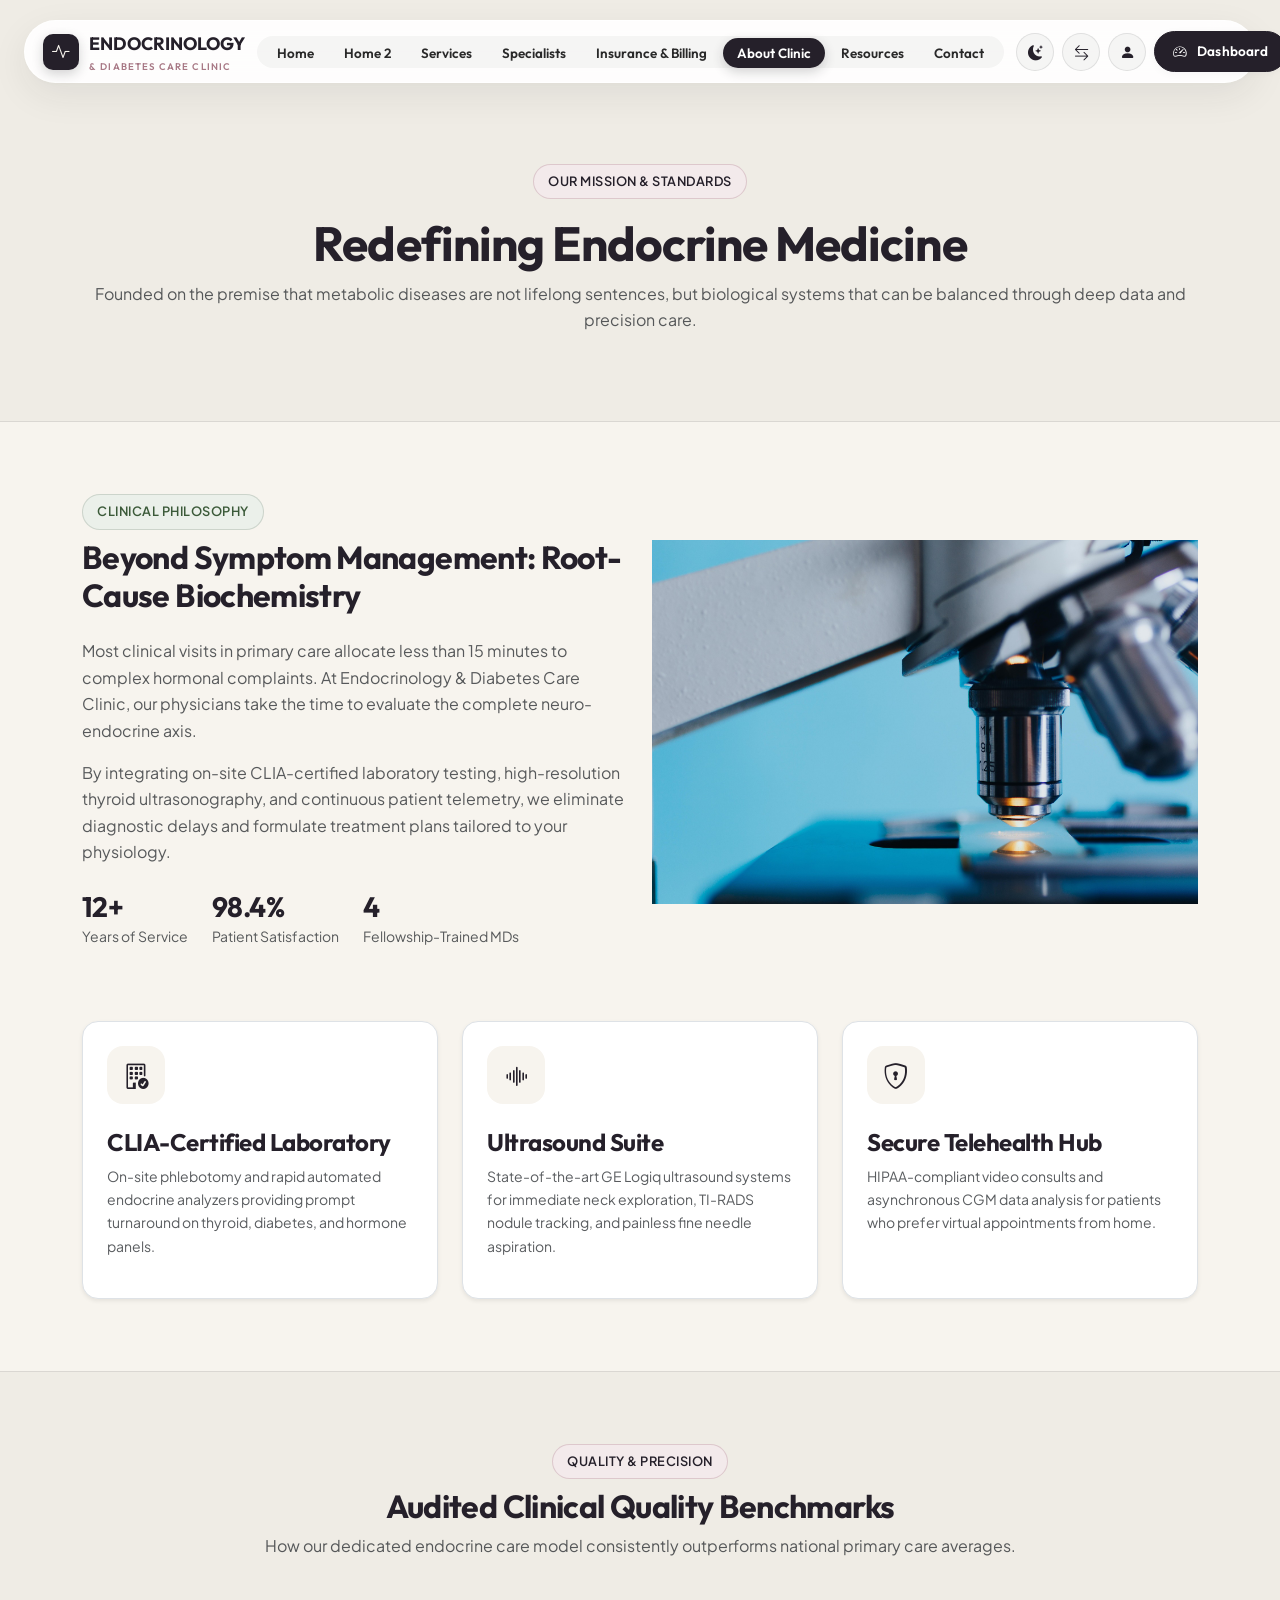
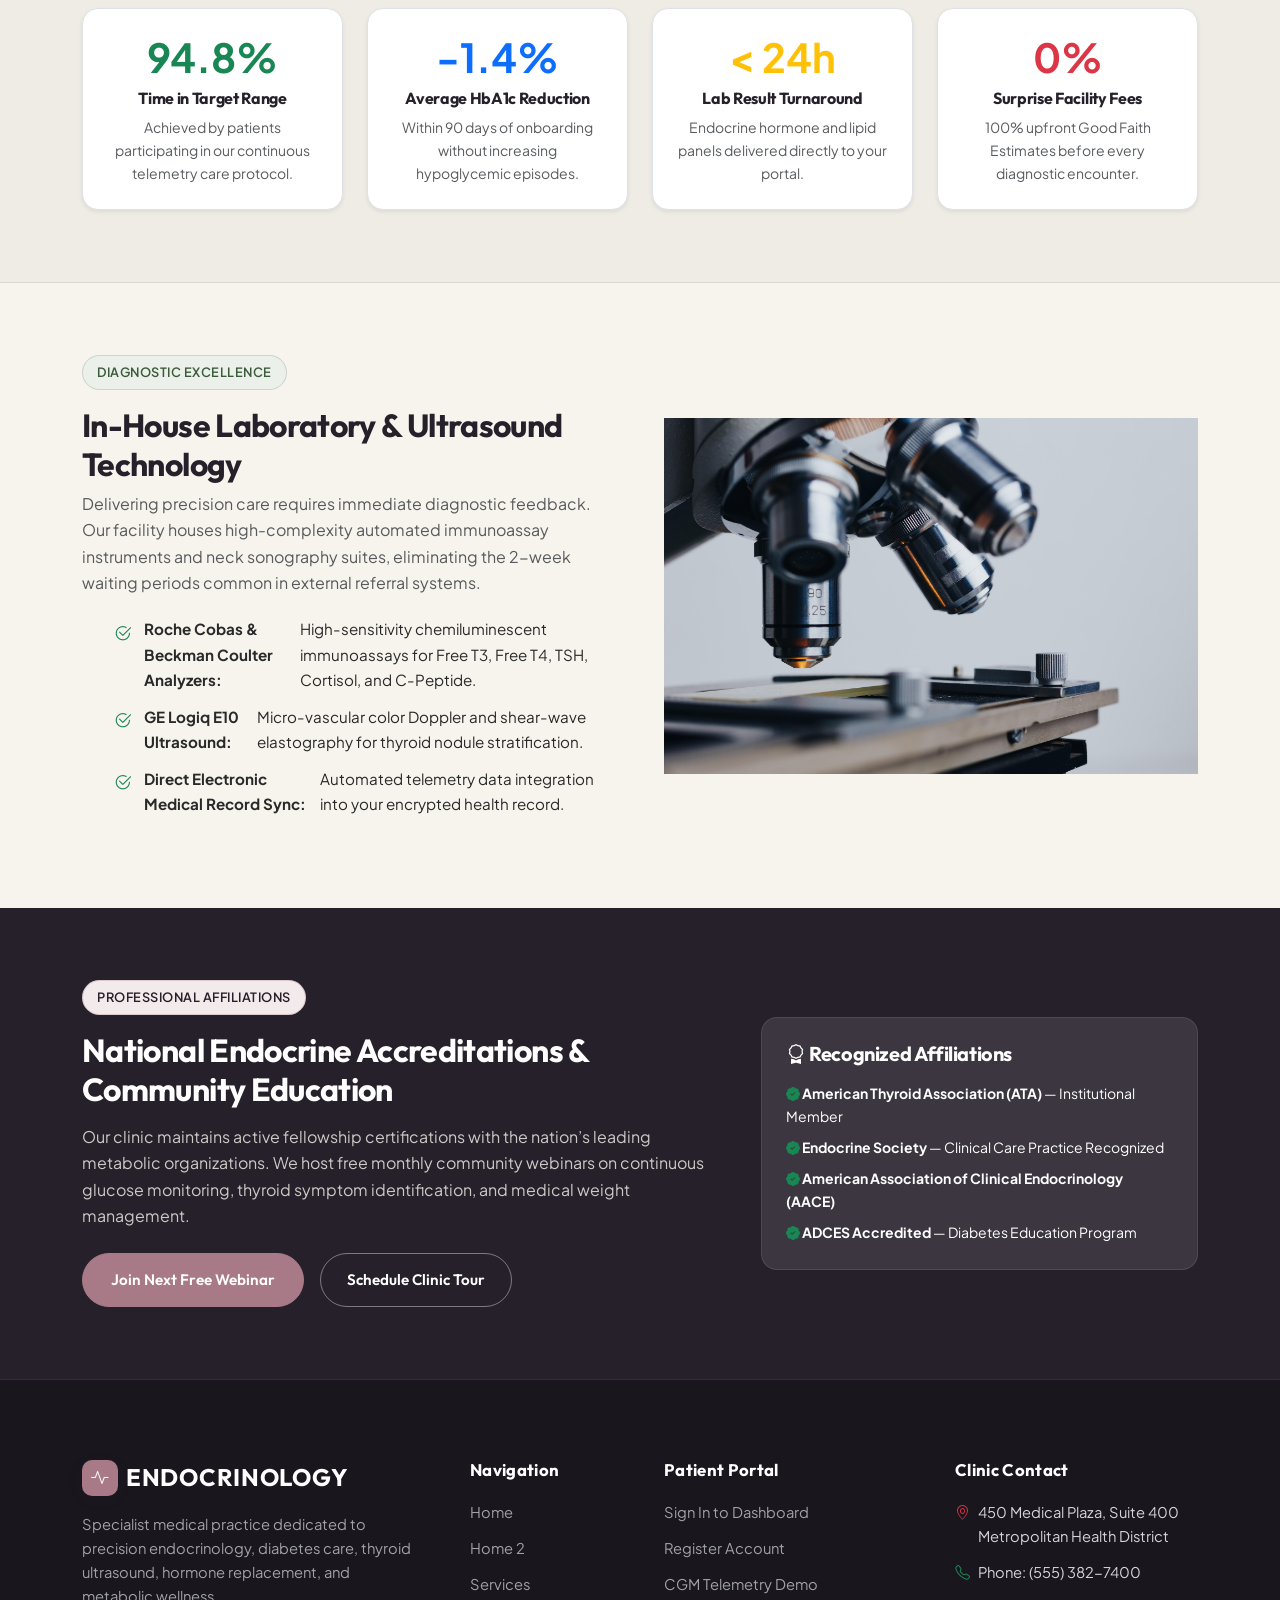
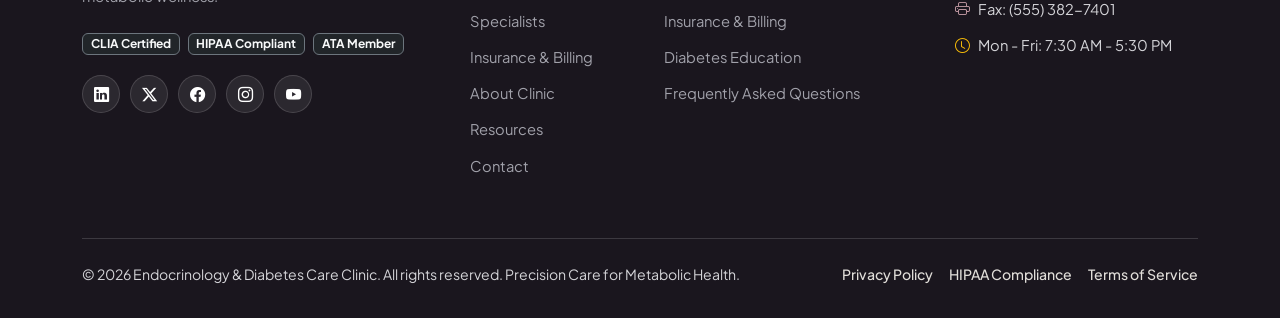
==== about.html @ 612601fc "Initial commit for Endocrinology & Diabetes Care Clinic" ====
<!DOCTYPE html>
<html lang="en">
<head>
  <meta charset="UTF-8">
  <meta name="viewport" content="width=device-width, initial-scale=1.0">
  <title>About Our Clinic | Endocrinology & Diabetes Care</title>
  <meta name="description" content="Learn about our clinic philosophy, on-site CLIA laboratory, clinical leadership, and commitment to precision metabolic medicine.">
  
  <!-- Bootstrap 5 CSS & Icons -->
  <link href="https://cdn.jsdelivr.net/npm/bootstrap@5.3.3/dist/css/bootstrap.min.css" rel="stylesheet">
  <link rel="stylesheet" href="https://cdn.jsdelivr.net/npm/bootstrap-icons@1.11.3/font/bootstrap-icons.min.css">
  
  <!-- Favicon -->
  <link rel="icon" type="image/svg+xml" href="favicon.svg">
  
  <!-- Custom CSS -->
  <link rel="stylesheet" href="css/main.css">
</head>
<body>

  <!-- =========================================================================
       FLOATING CAPSULE HEADER + MAGNETIC MENU + FULLSCREEN TRIGGER (☰)
       ========================================================================= -->
  <header class="site-header" id="siteHeader">
    <div class="header-inner">
      <!-- Brand Logo -->
      <a href="index.html" class="brand-logo" id="headerBrandLogo">
        <div class="brand-logo-icon">
          <i class="bi bi-activity"></i>
        </div>
        <div>
          ENDOCRINOLOGY
          <span class="brand-text-sub">& Diabetes Care Clinic</span>
        </div>
      </a>

      <!-- Magnetic Desktop Menu -->
      <ul class="desktop-nav" id="desktopNav">
        <li><a href="index.html" class="desktop-nav-link">Home</a></li>
        <li><a href="home-2.html" class="desktop-nav-link">Home 2</a></li>
        <li><a href="services.html" class="desktop-nav-link">Services</a></li>
        <li><a href="doctors.html" class="desktop-nav-link">Specialists</a></li>
        <li><a href="insurance-billing.html" class="desktop-nav-link">Insurance & Billing</a></li>
        <li><a href="about.html" class="desktop-nav-link active">About Clinic</a></li>
        <li><a href="patient-resources.html" class="desktop-nav-link">Resources</a></li>
        <li><a href="contact.html" class="desktop-nav-link">Contact</a></li>
      </ul>

      <!-- Right Group: Theme + RTL + Login Icon + Dashboard Button + Mobile Hamburger (<= 1024px) -->
      <div class="header-right-group">
        <!-- Theme Toggle -->
        <button class="btn-nav-icon theme-toggle-btn" aria-label="Toggle Theme" title="Toggle Light/Dark Theme">
          <i class="bi bi-moon-stars-fill"></i>
        </button>
        <!-- RTL Toggle (Opposing Arrows Icon) -->
        <button class="btn-nav-icon rtl-toggle-btn" aria-label="Toggle RTL" title="Toggle RTL / LTR Layout">
          <i class="bi bi-arrow-left-right"></i>
        </button>
        <!-- Patient Login Icon -->
        <a href="login.html" class="btn-nav-icon" aria-label="Patient Login" title="Patient Portal Login">
          <i class="bi bi-person-fill"></i>
        </a>
        <!-- Dashboard Button -->
        <a href="dashboard.html" class="btn-primary-plum btn-pill-sm header-dash-btn">
          <i class="bi bi-speedometer2"></i> Dashboard
        </a>
        <!-- Mobile Hamburger (<= 1024px) -->
        <button class="nav-hamburger-btn" id="hamburgerBtn" aria-label="Toggle Navigation Menu">
          <span></span>
          <span></span>
          <span></span>
        </button>
      </div>
    </div>
  </header>

  <!-- =========================================================================
       FULLSCREEN NAVIGATION OVERLAY
       ========================================================================= -->
  <div class="fullscreen-nav-overlay" id="fullscreenNav">
    <div class="fullscreen-nav-header">
      <a href="index.html" class="brand-logo" style="color:#ffffff;">
        <div class="brand-logo-icon" style="background:#ffffff; color:#25202A;"><i class="bi bi-activity"></i></div>
        <div class="text-white">ENDOCRINOLOGY <span class="brand-text-sub" style="color:var(--color-muted-mauve);">Precision Care</span></div>
      </a>
      <div class="d-flex align-items-center gap-2">
        <button class="btn-nav-icon theme-toggle-btn" aria-label="Toggle Theme" title="Toggle Light/Dark Theme" style="background:rgba(255,255,255,0.12); color:#FFFFFF; border-color:rgba(255,255,255,0.2);">
          <i class="bi bi-moon-stars-fill"></i>
        </button>
        <button class="btn-nav-icon rtl-toggle-btn" aria-label="Toggle RTL" title="Toggle RTL / LTR Layout" style="background:rgba(255,255,255,0.12); color:#FFFFFF; border-color:rgba(255,255,255,0.2);">
          <i class="bi bi-arrow-left-right"></i>
        </button>
        <button class="fullscreen-close-btn" id="fullscreenCloseBtn" aria-label="Close Menu">
          <i class="bi bi-x-lg"></i>
        </button>
      </div>
    </div>

    <div class="fullscreen-nav-body">
      <div class="container-fluid">
        <div class="row align-items-center g-5">
          <!-- Main Navigation Links -->
          <div class="col-lg-7">
            <ul class="fullscreen-nav-links">
              <li>
                <a href="index.html" class="fullscreen-link-item">
                  <span class="fullscreen-link-num">01</span>
                  <span class="fullscreen-link-text">Home</span>
                </a>
              </li>
              <li>
                <a href="home-2.html" class="fullscreen-link-item">
                  <span class="fullscreen-link-num">02</span>
                  <span class="fullscreen-link-text">Home 2</span>
                </a>
              </li>
              <li>
                <a href="services.html" class="fullscreen-link-item">
                  <span class="fullscreen-link-num">03</span>
                  <span class="fullscreen-link-text">Services</span>
                </a>
              </li>
              <li>
                <a href="doctors.html" class="fullscreen-link-item">
                  <span class="fullscreen-link-num">04</span>
                  <span class="fullscreen-link-text">Specialists</span>
                </a>
              </li>
              <li>
                <a href="insurance-billing.html" class="fullscreen-link-item">
                  <span class="fullscreen-link-num">05</span>
                  <span class="fullscreen-link-text">Insurance & Billing</span>
                </a>
              </li>
              <li>
                <a href="about.html" class="fullscreen-link-item active">
                  <span class="fullscreen-link-num">06</span>
                  <span class="fullscreen-link-text">About Clinic</span>
                </a>
              </li>
              <li>
                <a href="patient-resources.html" class="fullscreen-link-item">
                  <span class="fullscreen-link-num">07</span>
                  <span class="fullscreen-link-text">Resources</span>
                </a>
              </li>
              <li>
                <a href="contact.html" class="fullscreen-link-item">
                  <span class="fullscreen-link-num">08</span>
                  <span class="fullscreen-link-text">Contact</span>
                </a>
              </li>
            </ul>
          </div>

          <!-- Quick Hub Card -->
          <div class="col-lg-5">
            <div class="fullscreen-hub-card">
              <span class="badge-clinical badge-clinical-mauve mb-3">Patient Telemetry Portal</span>
              <h4 class="text-white mb-2">Access Your Health Record</h4>
              <p class="small text-white-50 mb-4">
                Review real-time continuous glucose trends, lab panel results, and manage prescription refills securely.
              </p>
              <div class="d-flex flex-column gap-2 mb-4">
                <a href="dashboard.html" class="btn-primary-plum w-100 justify-content-center" style="background:#ffffff; color:#25202A;">
                  <i class="bi bi-speedometer2"></i> Patient Dashboard (Live Telemetry)
                </a>
                <div class="d-flex gap-2">
                  <a href="login.html" class="btn-mauve w-50 justify-content-center">
                    <i class="bi bi-shield-lock"></i> Login
                  </a>
                  <a href="register.html" class="btn-outline-plum w-50 justify-content-center" style="color:#ffffff; border-color:rgba(255,255,255,0.3);">
                    <i class="bi bi-person-plus"></i> Register
                  </a>
                </div>
              </div>

              <hr style="border-color: rgba(255,255,255,0.15);" />

              <div class="small text-white-50 d-flex flex-column gap-2">
                <div><i class="bi bi-telephone-fill text-white"></i> <strong>Urgent Triage:</strong> (617) 555-0199</div>
                <div><i class="bi bi-geo-alt-fill text-white"></i> Joslin Way, Longwood Medical Area, Boston MA</div>
                <div><i class="bi bi-clock-fill text-white"></i> Mon–Fri: 7:30 AM – 5:30 PM EST</div>
              </div>

              <div class="footer-social-icons mt-4">
                <a href="https://linkedin.com" target="_blank" class="footer-social-btn" aria-label="LinkedIn"><i class="bi bi-linkedin"></i></a>
                <a href="https://twitter.com" target="_blank" class="footer-social-btn" aria-label="Twitter"><i class="bi bi-twitter-x"></i></a>
                <a href="https://facebook.com" target="_blank" class="footer-social-btn" aria-label="Facebook"><i class="bi bi-facebook"></i></a>
                <a href="https://instagram.com" target="_blank" class="footer-social-btn" aria-label="Instagram"><i class="bi bi-instagram"></i></a>
                <a href="https://youtube.com" target="_blank" class="footer-social-btn" aria-label="YouTube"><i class="bi bi-youtube"></i></a>
              </div>
            </div>
          </div>
        </div>
      </div>
    </div>
  </div>

  <!-- =========================================================================
       PAGE HEADER
       ========================================================================= -->
  <section class="py-5" style="padding-top: 140px !important; background: var(--color-warm-ivory-alt); border-bottom: 1px solid var(--color-border-subtle);">
    <div class="container text-center py-4">
      <span class="badge-clinical badge-clinical-mauve mb-3">Our Mission & Standards</span>
      <h1 class="display-5 fw-bold" style="color: #25202A;">Redefining Endocrine Medicine</h1>
      <p class="text-muted max-w-700 mx-auto">
        Founded on the premise that metabolic diseases are not lifelong sentences, but biological systems that can be balanced through deep data and precision care.
      </p>
    </div>
  </section>

  <!-- =========================================================================
       CLINIC PHILOSOPHY & VALUES
       ========================================================================= -->
  <section class="py-5" style="background: var(--color-warm-ivory);">
    <div class="container py-4">
      <div class="row align-items-center mb-5">
        <div class="col-lg-6">
          <span class="badge-clinical badge-clinical-sage mb-2">Clinical Philosophy</span>
          <h2 class="mb-4">Beyond Symptom Management: Root-Cause Biochemistry</h2>
          <p class="text-muted">
            Most clinical visits in primary care allocate less than 15 minutes to complex hormonal complaints. At Endocrinology & Diabetes Care Clinic, our physicians take the time to evaluate the complete neuro-endocrine axis.
          </p>
          <p class="text-muted">
            By integrating on-site CLIA-certified laboratory testing, high-resolution thyroid ultrasonography, and continuous patient telemetry, we eliminate diagnostic delays and formulate treatment plans tailored to your physiology.
          </p>
          <div class="d-flex gap-4 pt-2">
            <div>
              <h3 class="mb-0 fw-bold" style="color: #25202A;">12+</h3>
              <small class="text-muted">Years of Service</small>
            </div>
            <div>
              <h3 class="mb-0 fw-bold" style="color: #25202A;">98.4%</h3>
              <small class="text-muted">Patient Satisfaction</small>
            </div>
            <div>
              <h3 class="mb-0 fw-bold" style="color: #25202A;">4</h3>
              <small class="text-muted">Fellowship-Trained MDs</small>
            </div>
          </div>
        </div>
        <div class="col-lg-6 mt-4 mt-lg-0">
          <img src="image/1 (1).jpg" alt="Clinical Philosophy and Facility" class="facility-feature-img" />
        </div>
      </div>

      <!-- Facility & Technology Highlights -->
      <div class="row g-4 mt-4">
        <div class="col-md-4">
          <div class="p-4 bg-white rounded-4 border shadow-sm h-100">
            <div class="card-top-icon"><i class="bi bi-building-check"></i></div>
            <h4>CLIA-Certified Laboratory</h4>
            <p class="text-muted small">On-site phlebotomy and rapid automated endocrine analyzers providing prompt turnaround on thyroid, diabetes, and hormone panels.</p>
          </div>
        </div>
        <div class="col-md-4">
          <div class="p-4 bg-white rounded-4 border shadow-sm h-100">
            <div class="card-top-icon"><i class="bi bi-soundwave"></i></div>
            <h4>Ultrasound Suite</h4>
            <p class="text-muted small">State-of-the-art GE Logiq ultrasound systems for immediate neck exploration, TI-RADS nodule tracking, and painless fine needle aspiration.</p>
          </div>
        </div>
        <div class="col-md-4">
          <div class="p-4 bg-white rounded-4 border shadow-sm h-100">
            <div class="card-top-icon"><i class="bi bi-shield-lock"></i></div>
            <h4>Secure Telehealth Hub</h4>
            <p class="text-muted small">HIPAA-compliant video consults and asynchronous CGM data analysis for patients who prefer virtual appointments from home.</p>
          </div>
        </div>
      </div>
    </div>
  </section>

  <!-- =========================================================================
       SECTION 4: CLINICAL QUALITY BENCHMARKS & OUTCOMES
       ========================================================================= -->
  <section class="py-5" style="background: var(--color-warm-ivory-alt); border-top: 1px solid var(--color-border-subtle); border-bottom: 1px solid var(--color-border-subtle);">
    <div class="container py-4">
      <div class="text-center max-w-700 mx-auto mb-5">
        <span class="badge-clinical badge-clinical-mauve mb-2">Quality & Precision</span>
        <h2>Audited Clinical Quality Benchmarks</h2>
        <p class="text-muted">How our dedicated endocrine care model consistently outperforms national primary care averages.</p>
      </div>

      <div class="row g-4">
        <div class="col-md-3">
          <div class="p-4 bg-white rounded-4 border text-center shadow-sm h-100">
            <div class="display-6 fw-bold text-success mb-2">94.8%</div>
            <h6 class="fw-bold">Time in Target Range</h6>
            <p class="small text-muted mb-0">Achieved by patients participating in our continuous telemetry care protocol.</p>
          </div>
        </div>
        <div class="col-md-3">
          <div class="p-4 bg-white rounded-4 border text-center shadow-sm h-100">
            <div class="display-6 fw-bold text-primary mb-2">-1.4%</div>
            <h6 class="fw-bold">Average HbA1c Reduction</h6>
            <p class="small text-muted mb-0">Within 90 days of onboarding without increasing hypoglycemic episodes.</p>
          </div>
        </div>
        <div class="col-md-3">
          <div class="p-4 bg-white rounded-4 border text-center shadow-sm h-100">
            <div class="display-6 fw-bold text-warning mb-2">&lt; 24h</div>
            <h6 class="fw-bold">Lab Result Turnaround</h6>
            <p class="small text-muted mb-0">Endocrine hormone and lipid panels delivered directly to your portal.</p>
          </div>
        </div>
        <div class="col-md-3">
          <div class="p-4 bg-white rounded-4 border text-center shadow-sm h-100">
            <div class="display-6 fw-bold text-danger mb-2">0%</div>
            <h6 class="fw-bold">Surprise Facility Fees</h6>
            <p class="small text-muted mb-0">100% upfront Good Faith Estimates before every diagnostic encounter.</p>
          </div>
        </div>
      </div>
    </div>
  </section>

  <!-- =========================================================================
       SECTION 5: ADVANCED DIAGNOSTIC INFRASTRUCTURE
       ========================================================================= -->
  <section class="py-5" style="background: var(--color-warm-ivory);">
    <div class="container py-4">
      <div class="row align-items-center g-5">
        <div class="col-lg-6">
          <span class="badge-clinical badge-clinical-sage mb-3">Diagnostic Excellence</span>
          <h2>In-House Laboratory & Ultrasound Technology</h2>
          <p class="text-muted">
            Delivering precision care requires immediate diagnostic feedback. Our facility houses high-complexity automated immunoassay instruments and neck sonography suites, eliminating the 2-week waiting periods common in external referral systems.
          </p>
          <ul class="timeline-feature-list">
            <li><i class="bi bi-check2-circle text-success"></i> <strong>Roche Cobas & Beckman Coulter Analyzers:</strong> High-sensitivity chemiluminescent immunoassays for Free T3, Free T4, TSH, Cortisol, and C-Peptide.</li>
            <li><i class="bi bi-check2-circle text-success"></i> <strong>GE Logiq E10 Ultrasound:</strong> Micro-vascular color Doppler and shear-wave elastography for thyroid nodule stratification.</li>
            <li><i class="bi bi-check2-circle text-success"></i> <strong>Direct Electronic Medical Record Sync:</strong> Automated telemetry data integration into your encrypted health record.</li>
          </ul>
        </div>
        <div class="col-lg-6">
          <img src="image/1 (20).jpg" alt="Clinical Laboratory Equipment" class="facility-feature-img" />
        </div>
      </div>
    </div>
  </section>

  <!-- =========================================================================
       SECTION 6: NATIONAL ACCREDITATIONS & COMMUNITY OUTREACH
       ========================================================================= -->
  <section class="py-5" style="background: var(--color-midnight-plum); color: #FFF;">
    <div class="container py-4">
      <div class="row align-items-center g-5">
        <div class="col-lg-7">
          <span class="badge-clinical badge-clinical-mauve mb-3">Professional Affiliations</span>
          <h2 class="text-white mb-3">National Endocrine Accreditations & Community Education</h2>
          <p style="color: rgba(247, 244, 238, 0.8);" class="mb-4">
            Our clinic maintains active fellowship certifications with the nation’s leading metabolic organizations. We host free monthly community webinars on continuous glucose monitoring, thyroid symptom identification, and medical weight management.
          </p>
          <div class="d-flex gap-3 flex-wrap">
            <a href="patient-resources.html" class="btn-mauve">Join Next Free Webinar</a>
            <a href="contact.html" class="btn-outline-plum" style="color:#FFF; border-color:rgba(255,255,255,0.4);">Schedule Clinic Tour</a>
          </div>
        </div>
        <div class="col-lg-5">
          <div class="p-4 bg-white bg-opacity-10 rounded-4 border border-white border-opacity-10">
            <h5 class="text-white mb-3"><i class="bi bi-award"></i> Recognized Affiliations</h5>
            <div class="d-flex flex-column gap-2 text-white small">
              <div><i class="bi bi-patch-check-fill text-success"></i> <strong>American Thyroid Association (ATA)</strong> — Institutional Member</div>
              <div><i class="bi bi-patch-check-fill text-success"></i> <strong>Endocrine Society</strong> — Clinical Care Practice Recognized</div>
              <div><i class="bi bi-patch-check-fill text-success"></i> <strong>American Association of Clinical Endocrinology (AACE)</strong></div>
              <div><i class="bi bi-patch-check-fill text-success"></i> <strong>ADCES Accredited</strong> — Diabetes Education Program</div>
            </div>
          </div>
        </div>
      </div>
    </div>
  </section>

  <!-- =========================================================================
       SITE FOOTER
       ========================================================================= -->
  <footer class="site-footer">
    <div class="container">
      <div class="row g-5">
        <!-- Col 1: Brand & Badges & Socials -->
        <div class="col-lg-4">
          <div class="footer-brand">
            <div class="d-flex align-items-center gap-2 mb-3">
              <div class="brand-logo-icon" style="background: var(--color-muted-mauve);">
                <i class="bi bi-activity"></i>
              </div>
              <h4 class="text-white mb-0">ENDOCRINOLOGY</h4>
            </div>
            <p>Specialist medical practice dedicated to precision endocrinology, diabetes care, thyroid ultrasound, hormone replacement, and metabolic wellness.</p>
            <div class="d-flex gap-2 mt-4 flex-wrap">
              <span class="badge bg-dark border border-secondary text-light">CLIA Certified</span>
              <span class="badge bg-dark border border-secondary text-light">HIPAA Compliant</span>
              <span class="badge bg-dark border border-secondary text-light">ATA Member</span>
            </div>

            <!-- Social Media Channels -->
            <div class="footer-social-links">
              <a href="https://linkedin.com" target="_blank" rel="noopener" class="social-icon-btn" aria-label="LinkedIn"><i class="bi bi-linkedin"></i></a>
              <a href="https://twitter.com" target="_blank" rel="noopener" class="social-icon-btn" aria-label="Twitter X"><i class="bi bi-twitter-x"></i></a>
              <a href="https://facebook.com" target="_blank" rel="noopener" class="social-icon-btn" aria-label="Facebook"><i class="bi bi-facebook"></i></a>
              <a href="https://instagram.com" target="_blank" rel="noopener" class="social-icon-btn" aria-label="Instagram"><i class="bi bi-instagram"></i></a>
              <a href="https://youtube.com" target="_blank" rel="noopener" class="social-icon-btn" aria-label="YouTube"><i class="bi bi-youtube"></i></a>
            </div>
          </div>
        </div>

        <!-- Col 2: Navigation Links -->
        <div class="col-6 col-lg-2">
          <h5 class="footer-col-title">Navigation</h5>
          <ul class="footer-links">
            <li><a href="index.html">Home</a></li>
            <li><a href="home-2.html">Home 2</a></li>
            <li><a href="services.html">Services</a></li>
            <li><a href="doctors.html">Specialists</a></li>
            <li><a href="insurance-billing.html">Insurance & Billing</a></li>
            <li><a href="about.html">About Clinic</a></li>
            <li><a href="patient-resources.html">Resources</a></li>
            <li><a href="contact.html">Contact</a></li>
          </ul>
        </div>

        <!-- Col 3: Patient Portal Links -->
        <div class="col-6 col-lg-3">
          <h5 class="footer-col-title">Patient Portal</h5>
          <ul class="footer-links">
            <li><a href="login.html">Sign In to Dashboard</a></li>
            <li><a href="register.html">Register Account</a></li>
            <li><a href="dashboard.html">CGM Telemetry Demo</a></li>
            <li><a href="insurance-billing.html">Insurance & Billing</a></li>
            <li><a href="patient-resources.html">Diabetes Education</a></li>
            <li><a href="patient-resources.html#faq">Frequently Asked Questions</a></li>
          </ul>
        </div>

        <!-- Col 4: Clinic Contact Info -->
        <div class="col-lg-3">
          <h5 class="footer-col-title">Clinic Contact</h5>
          <ul class="footer-links" style="color: rgba(247, 244, 238, 0.85); font-size: 0.9rem;">
            <li class="d-flex gap-2"><i class="bi bi-geo-alt text-danger"></i> 450 Medical Plaza, Suite 400<br>Metropolitan Health District</li>
            <li class="d-flex gap-2"><i class="bi bi-telephone text-success"></i> Phone: (555) 382-7400</li>
            <li class="d-flex gap-2"><i class="bi bi-printer" style="color: #C49BA5;"></i> Fax: (555) 382-7401</li>
            <li class="d-flex gap-2"><i class="bi bi-clock text-warning"></i> Mon - Fri: 7:30 AM - 5:30 PM</li>
          </ul>
        </div>
      </div>

      <!-- Footer Bottom Bar -->
      <div class="footer-bottom">
        <div>&copy; 2026 Endocrinology & Diabetes Care Clinic. All rights reserved. Precision Care for Metabolic Health.</div>
        <div class="d-flex gap-3 flex-wrap">
          <a href="#">Privacy Policy</a>
          <a href="#">HIPAA Compliance</a>
          <a href="#">Terms of Service</a>
        </div>
      </div>
    </div>
  </footer>

  <script src="https://cdn.jsdelivr.net/npm/bootstrap@5.3.3/dist/js/bootstrap.bundle.min.js"></script>
  <script src="js/main.js"></script>
</body>
</html>
---- css/main.css ----
/* ==========================================================================
   ENDOCRINOLOGY & DIABETES CARE CLINIC - CORE DESIGN SYSTEM
   Palette:
   - Midnight Plum: #25202A
   - Warm Ivory: #F7F4EE
   - Muted Mauve: #A87986
   - Soft Sage: #AEB9AD
   - Charcoal: #292929
   - Deep Accent: #19141D
   - Soft Cream: #FFFFFF
   - Border Subtle: rgba(37, 32, 42, 0.08)
   ========================================================================== */

@import url('https://fonts.googleapis.com/css2?family=Outfit:wght@300;400;500;600;700;800&family=Plus+Jakarta+Sans:ital,wght@0,300;0,400;0,500;0,600;0,700;1,400&display=swap');

:root {
  /* Brand Colors */
  --color-midnight-plum: #25202A;
  --color-midnight-dark: #1A161E;
  --color-warm-ivory: #F7F4EE;
  --color-warm-ivory-alt: #EFECE5;
  --color-muted-mauve: #A87986;
  --color-muted-mauve-light: #C49BA5;
  --color-muted-mauve-subtle: #F3EAEB;
  --color-soft-sage: #AEB9AD;
  --color-soft-sage-dark: #7F937E;
  --color-soft-sage-light: #EBF0EA;
  --color-charcoal: #292929;
  --color-charcoal-muted: #626065;
  --color-white: #FFFFFF;
  --color-border-subtle: rgba(37, 32, 42, 0.10);
  --color-border-hover: rgba(168, 121, 134, 0.4);

  /* Functional Accents */
  --color-success: #3E8B65;
  --color-success-bg: #E8F5EE;
  --color-warning: #D9822B;
  --color-warning-bg: #FDF4E7;
  --color-info: #4679A8;
  --color-info-bg: #EAF2F9;
  --color-danger: #C04D58;

  /* Typography */
  --font-heading: 'Outfit', sans-serif;
  --font-body: 'Plus Jakarta Sans', sans-serif;

  /* Elevations */
  --shadow-sm: 0 2px 8px rgba(37, 32, 42, 0.04);
  --shadow-md: 0 8px 24px rgba(37, 32, 42, 0.07);
  --shadow-lg: 0 16px 40px rgba(37, 32, 42, 0.10);
  --shadow-hover: 0 20px 48px rgba(37, 32, 42, 0.14);
  --shadow-plum: 0 12px 32px rgba(37, 32, 42, 0.25);
  --shadow-mauve: 0 8px 24px rgba(168, 121, 134, 0.25);

  /* Radii */
  --radius-xs: 6px;
  --radius-sm: 10px;
  --radius-md: 16px;
  --radius-lg: 24px;
  --radius-xl: 32px;
  --radius-full: 9999px;

  /* Transitions */
  --transition-fast: 0.2s cubic-bezier(0.16, 1, 0.3, 1);
  --transition-normal: 0.35s cubic-bezier(0.16, 1, 0.3, 1);
  --transition-slow: 0.6s cubic-bezier(0.16, 1, 0.3, 1);
}

/* Base Resets */
*, *::before, *::after {
  box-sizing: border-box;
  margin: 0;
  padding: 0;
}

html {
  scroll-behavior: smooth;
  font-size: 16px;
  background-color: var(--color-warm-ivory);
  color: var(--color-charcoal);
}

body {
  font-family: var(--font-body);
  background-color: var(--color-warm-ivory);
  color: var(--color-charcoal);
  line-height: 1.65;
  overflow-x: hidden;
  -webkit-font-smoothing: antialiased;
  -moz-osx-font-smoothing: grayscale;
}

h1, h2, h3, h4, h5, h6 {
  font-family: var(--font-heading);
  color: var(--color-midnight-plum);
  font-weight: 700;
  line-height: 1.2;
  letter-spacing: -0.02em;
}

p {
  color: var(--color-charcoal-muted);
  font-weight: 400;
}

a {
  color: var(--color-midnight-plum);
  text-decoration: none;
  transition: var(--transition-fast);
}

a:hover {
  color: var(--color-muted-mauve);
}

img {
  max-width: 100%;
  height: auto;
  display: block;
}

/* Custom Scrollbar */
::-webkit-scrollbar {
  width: 8px;
}
::-webkit-scrollbar-track {
  background: var(--color-warm-ivory-alt);
}
::-webkit-scrollbar-thumb {
  background: var(--color-muted-mauve);
  border-radius: var(--radius-full);
}
::-webkit-scrollbar-thumb:hover {
  background: var(--color-midnight-plum);
}

/* Selection */
::selection {
  background: var(--color-muted-mauve);
  color: var(--color-white);
}

/* ==========================================================================
   BUTTONS & BADGES
   ========================================================================== */
.btn-primary-plum {
  background: var(--color-midnight-plum);
  color: var(--color-white);
  padding: 13px 28px;
  border-radius: var(--radius-full);
  font-family: var(--font-heading);
  font-weight: 600;
  font-size: 0.95rem;
  letter-spacing: 0.01em;
  display: inline-flex;
  align-items: center;
  gap: 10px;
  border: 1px solid var(--color-midnight-plum);
  transition: var(--transition-normal);
  box-shadow: var(--shadow-sm);
  position: relative;
  overflow: hidden;
}

.btn-primary-plum:hover {
  background: var(--color-muted-mauve);
  border-color: var(--color-muted-mauve);
  color: var(--color-white);
  transform: translateY(-2px);
  box-shadow: var(--shadow-mauve);
}

.btn-outline-plum {
  background: transparent;
  color: var(--color-midnight-plum);
  padding: 12px 26px;
  border-radius: var(--radius-full);
  font-family: var(--font-heading);
  font-weight: 600;
  font-size: 0.95rem;
  border: 1.5px solid var(--color-midnight-plum);
  display: inline-flex;
  align-items: center;
  gap: 10px;
  transition: var(--transition-normal);
}

.btn-outline-plum:hover {
  background: var(--color-midnight-plum);
  color: var(--color-white);
  transform: translateY(-2px);
  box-shadow: var(--shadow-sm);
}

.btn-mauve {
  background: var(--color-muted-mauve);
  color: var(--color-white);
  padding: 13px 28px;
  border-radius: var(--radius-full);
  font-family: var(--font-heading);
  font-weight: 600;
  font-size: 0.95rem;
  display: inline-flex;
  align-items: center;
  gap: 10px;
  border: 1px solid var(--color-muted-mauve);
  transition: var(--transition-normal);
}

.btn-mauve:hover {
  background: var(--color-midnight-plum);
  border-color: var(--color-midnight-plum);
  color: var(--color-white);
  transform: translateY(-2px);
  box-shadow: var(--shadow-plum);
}

.btn-pill-sm {
  padding: 8px 18px;
  font-size: 0.85rem;
}

.badge-clinical {
  display: inline-flex;
  align-items: center;
  gap: 6px;
  padding: 6px 14px;
  border-radius: var(--radius-full);
  font-size: 0.8rem;
  font-weight: 600;
  letter-spacing: 0.04em;
  text-transform: uppercase;
}

.badge-clinical-mauve {
  background: var(--color-muted-mauve-subtle);
  color: var(--color-midnight-plum);
  border: 1px solid rgba(168, 121, 134, 0.3);
}

.badge-clinical-sage {
  background: var(--color-soft-sage-light);
  color: #3b5a39;
  border: 1px solid rgba(174, 185, 173, 0.5);
}

.badge-clinical-plum {
  background: rgba(37, 32, 42, 0.08);
  color: var(--color-midnight-plum);
  border: 1px solid rgba(37, 32, 42, 0.15);
}

/* ==========================================================================
   FLOATING CAPSULE HEADER + MAGNETIC MENU + RTL/THEME CONTROLS
   ========================================================================== */
.site-header {
  position: fixed;
  top: 20px;
  left: 50%;
  transform: translateX(-50%);
  width: calc(100% - 48px);
  max-width: 1320px;
  z-index: 1050;
  transition: all 0.35s cubic-bezier(0.16, 1, 0.3, 1);
  background: rgba(255, 255, 255, 0.90);
  backdrop-filter: blur(20px);
  -webkit-backdrop-filter: blur(20px);
  border: 1px solid rgba(255, 255, 255, 0.75);
  border-radius: 9999px;
  box-shadow: 0 12px 36px rgba(37, 32, 42, 0.08), 0 2px 8px rgba(0, 0, 0, 0.02);
  padding: 8px 18px;
}

.site-header.scrolled {
  top: 12px;
  background: rgba(247, 244, 238, 0.96);
  box-shadow: 0 16px 42px rgba(37, 32, 42, 0.12);
}

.header-inner {
  display: flex;
  align-items: center;
  justify-content: space-between;
  gap: 12px;
}

.brand-logo {
  display: flex;
  align-items: center;
  gap: 10px;
  font-family: var(--font-heading);
  font-weight: 700;
  font-size: 1.12rem;
  color: var(--color-midnight-plum);
  text-decoration: none;
  flex-shrink: 0;
}

.brand-logo-icon {
  width: 36px;
  height: 36px;
  border-radius: 10px;
  background: var(--color-midnight-plum);
  color: var(--color-warm-ivory);
  display: flex;
  align-items: center;
  justify-content: center;
  font-size: 1.1rem;
  box-shadow: 0 4px 12px rgba(37, 32, 42, 0.2);
}

.brand-logo .brand-text-sub {
  display: block;
  font-size: 0.60rem;
  text-transform: uppercase;
  letter-spacing: 0.12em;
  color: var(--color-muted-mauve);
  font-weight: 600;
}

/* Magnetic Menu Track */
.desktop-nav {
  display: none;
}

.header-right-group {
  display: flex;
  align-items: center;
  gap: 8px;
  flex-shrink: 0;
}

/* Navbar Action Icon Buttons (Theme & RTL) */
.btn-nav-icon {
  width: 38px;
  height: 38px;
  border-radius: 50%;
  border: 1px solid var(--color-border-subtle);
  background: rgba(37, 32, 42, 0.04);
  color: var(--color-midnight-plum);
  display: inline-flex;
  align-items: center;
  justify-content: center;
  font-size: 0.95rem;
  font-weight: 600;
  cursor: pointer;
  transition: all 0.25s cubic-bezier(0.16, 1, 0.3, 1);
  padding: 0;
  flex-shrink: 0;
}

.btn-nav-icon:hover {
  background: var(--color-muted-mauve);
  color: #FFFFFF;
  border-color: var(--color-muted-mauve);
  transform: translateY(-1px);
}

.btn-nav-icon.rtl-btn {
  width: auto;
  padding: 0 10px;
  border-radius: 9999px;
  font-size: 0.76rem;
  gap: 4px;
  letter-spacing: 0.03em;
}

/* Mobile Hamburger Button */
.nav-hamburger-btn {
  background: var(--color-midnight-plum);
  border: 1px solid var(--color-midnight-plum);
  width: 38px;
  height: 38px;
  border-radius: 50%;
  display: none;
  flex-direction: column;
  justify-content: center;
  align-items: center;
  gap: 4px;
  cursor: pointer;
  box-shadow: 0 4px 12px rgba(37, 32, 42, 0.15);
  transition: all 0.25s cubic-bezier(0.16, 1, 0.3, 1);
  flex-shrink: 0;
}

.nav-hamburger-btn span {
  display: block;
  width: 16px;
  height: 2px;
  background: #ffffff;
  border-radius: 2px;
  transition: all 0.25s ease;
}

.nav-hamburger-btn:hover {
  background: var(--color-muted-mauve);
  border-color: var(--color-muted-mauve);
  transform: scale(1.06);
}

/* >= 1025px Desktop Capsule */
@media (min-width: 1025px) {
  .desktop-nav {
    display: flex !important;
    align-items: center;
    gap: 2px;
    list-style: none;
    margin: 0;
    padding: 3px 6px;
    background: rgba(37, 32, 42, 0.04);
    border-radius: 9999px;
  }

  .site-header .theme-toggle-btn,
  .site-header .rtl-toggle-btn,
  .site-header .btn-nav-icon,
  .site-header .header-dash-btn {
    display: inline-flex !important;
  }

  .nav-hamburger-btn {
    display: none !important;
  }
}

/* <= 1024px Mobile/Tablet Capsule (SHOW ONLY LOGO (LEFT) + HAMBURGER (RIGHT)) */
@media (max-width: 1024px) {
  .site-header {
    top: 12px !important;
    width: calc(100% - 24px) !important;
    padding: 8px 16px !important;
  }

  .header-inner {
    display: flex !important;
    align-items: center !important;
    justify-content: space-between !important;
    width: 100% !important;
  }

  /* Completely hide all desktop nav links, CTA buttons, Theme/RTL toggles, and login icons from visible header */
  .desktop-nav,
  .site-header .theme-toggle-btn,
  .site-header .rtl-toggle-btn,
  .site-header .btn-nav-icon,
  .site-header .header-dash-btn {
    display: none !important;
  }

  .header-right-group {
    display: flex !important;
    align-items: center !important;
    justify-content: flex-end !important;
    margin-left: auto !important;
    gap: 0 !important;
  }

  .nav-hamburger-btn {
    display: flex !important;
    margin-left: auto !important;
  }
}

/* ==========================================================================
   DARK THEME SYSTEM (Pure Black Background & Ultra-Visible High Contrast Text)
   ========================================================================== */
[data-theme="dark"] {
  --color-midnight-plum: #FFFFFF;
  --color-midnight-dark: #FFFFFF;
  --color-warm-ivory: #000000;
  --color-warm-ivory-alt: #08080A;
  --color-muted-mauve: #E0A0B0;
  --color-muted-mauve-light: #F0C4CF;
  --color-muted-mauve-subtle: rgba(224, 160, 176, 0.15);
  --color-soft-sage: #9ECBA0;
  --color-soft-sage-dark: #BCE2BD;
  --color-soft-sage-light: rgba(158, 203, 160, 0.15);
  --color-charcoal: #E4E4E7;
  --color-charcoal-muted: #A1A1AA;
  --color-white: #111114;
  --color-border-subtle: rgba(255, 255, 255, 0.14);
  --color-border-hover: rgba(224, 160, 176, 0.6);

  --shadow-sm: 0 2px 8px rgba(0, 0, 0, 0.8);
  --shadow-md: 0 8px 24px rgba(0, 0, 0, 0.85);
  --shadow-lg: 0 16px 40px rgba(0, 0, 0, 0.95);
}

[data-theme="dark"] html,
[data-theme="dark"] body {
  background-color: #000000 !important;
  color: #E4E4E7 !important;
}

[data-theme="dark"] h1,
[data-theme="dark"] h2,
[data-theme="dark"] h3,
[data-theme="dark"] h4,
[data-theme="dark"] h5,
[data-theme="dark"] h6,
[data-theme="dark"] .h1,
[data-theme="dark"] .h2,
[data-theme="dark"] .h3,
[data-theme="dark"] .h4,
[data-theme="dark"] .h5,
[data-theme="dark"] .h6 {
  color: #FFFFFF !important;
}

[data-theme="dark"] p,
[data-theme="dark"] span,
[data-theme="dark"] li,
[data-theme="dark"] label {
  color: #E4E4E7;
}

[data-theme="dark"] .text-dark,
[data-theme="dark"] strong.text-dark,
[data-theme="dark"] .fw-bold.text-dark {
  color: #FFFFFF !important;
}

[data-theme="dark"] .text-muted,
[data-theme="dark"] .text-secondary,
[data-theme="dark"] small.text-muted {
  color: #A1A1AA !important;
}

[data-theme="dark"] .bg-white,
[data-theme="dark"] .bg-light,
[data-theme="dark"] .p-3.bg-white,
[data-theme="dark"] .p-4.bg-white,
[data-theme="dark"] .p-5.bg-white {
  background-color: #111114 !important;
  border-color: rgba(255, 255, 255, 0.14) !important;
  color: #E4E4E7 !important;
}

[data-theme="dark"] .border,
[data-theme="dark"] .border-top,
[data-theme="dark"] .border-bottom,
[data-theme="dark"] .border-start,
[data-theme="dark"] .border-end {
  border-color: rgba(255, 255, 255, 0.14) !important;
}

[data-theme="dark"] .site-header {
  background: rgba(10, 10, 12, 0.92) !important;
  border-color: rgba(255, 255, 255, 0.16) !important;
  box-shadow: 0 12px 36px rgba(0, 0, 0, 0.8) !important;
}

[data-theme="dark"] .site-header.scrolled {
  background: rgba(0, 0, 0, 0.98) !important;
  border-color: rgba(255, 255, 255, 0.22) !important;
}

[data-theme="dark"] .brand-logo {
  color: #FFFFFF !important;
}

[data-theme="dark"] .brand-logo-icon {
  background: #FFFFFF !important;
  color: #000000 !important;
}

[data-theme="dark"] .desktop-nav {
  background: rgba(255, 255, 255, 0.08) !important;
}

[data-theme="dark"] .desktop-nav-link {
  color: #E4E4E7 !important;
}

[data-theme="dark"] .desktop-nav-link:hover {
  background: rgba(255, 255, 255, 0.16) !important;
  color: #FFFFFF !important;
}

[data-theme="dark"] .desktop-nav-link.active {
  background: var(--color-muted-mauve) !important;
  color: #000000 !important;
  font-weight: 700 !important;
}

[data-theme="dark"] .btn-nav-icon {
  background: rgba(255, 255, 255, 0.10) !important;
  color: #FFFFFF !important;
  border-color: rgba(255, 255, 255, 0.20) !important;
}

[data-theme="dark"] .btn-nav-icon:hover {
  background: var(--color-muted-mauve) !important;
  color: #000000 !important;
}

[data-theme="dark"] .btn-primary-plum {
  background: #FFFFFF !important;
  color: #000000 !important;
  border-color: #FFFFFF !important;
}

[data-theme="dark"] .btn-primary-plum:hover {
  background: var(--color-muted-mauve) !important;
  border-color: var(--color-muted-mauve) !important;
  color: #000000 !important;
}

[data-theme="dark"] .btn-outline-plum {
  color: #FFFFFF !important;
  border-color: rgba(255, 255, 255, 0.35) !important;
}

[data-theme="dark"] .btn-outline-plum:hover {
  background: #FFFFFF !important;
  color: #000000 !important;
}

[data-theme="dark"] .btn-mauve {
  background: var(--color-muted-mauve) !important;
  color: #000000 !important;
  border-color: var(--color-muted-mauve) !important;
}

[data-theme="dark"] .badge-clinical-plum {
  background: rgba(255, 255, 255, 0.12) !important;
  color: #FFFFFF !important;
  border-color: rgba(255, 255, 255, 0.22) !important;
}

[data-theme="dark"] .badge-clinical-mauve {
  background: rgba(224, 160, 176, 0.18) !important;
  color: #FFD1DC !important;
  border-color: rgba(224, 160, 176, 0.35) !important;
}

[data-theme="dark"] .badge-clinical-sage {
  background: rgba(158, 203, 160, 0.18) !important;
  color: #C2EBD0 !important;
  border-color: rgba(158, 203, 160, 0.35) !important;
}

/* Cards & Section Elements in Dark Mode */
[data-theme="dark"] .hero-action-card,
[data-theme="dark"] .floating-metabolic-card,
[data-theme="dark"] .joslin-article-card,
[data-theme="dark"] .timeline-stage-pane,
[data-theme="dark"] .card {
  background: #111114 !important;
  border-color: rgba(255, 255, 255, 0.14) !important;
  color: #E4E4E7 !important;
}

[data-theme="dark"] .hero-action-title,
[data-theme="dark"] .joslin-article-card h5 a {
  color: #FFFFFF !important;
}

[data-theme="dark"] .form-control,
[data-theme="dark"] .form-select,
[data-theme="dark"] .form-control-custom,
[data-theme="dark"] .form-select-custom,
[data-theme="dark"] .input-group-text {
  background-color: #16161A !important;
  color: #FFFFFF !important;
  border-color: rgba(255, 255, 255, 0.20) !important;
}

[data-theme="dark"] .form-control::placeholder,
[data-theme="dark"] .form-control-custom::placeholder {
  color: #71717A !important;
}

[data-theme="dark"] .accordion-item {
  background-color: #111114 !important;
  border-color: rgba(255, 255, 255, 0.14) !important;
}

[data-theme="dark"] .accordion-button {
  background-color: #111114 !important;
  color: #FFFFFF !important;
}

[data-theme="dark"] .accordion-button:not(.collapsed) {
  background-color: #1A1A22 !important;
  color: var(--color-muted-mauve) !important;
}

/* Specific Dark Mode Component Overrides */
[data-theme="dark"] .section-dark-precision {
  background: #08080A !important;
  border-top: 1px solid rgba(255, 255, 255, 0.12) !important;
  border-bottom: 1px solid rgba(255, 255, 255, 0.12) !important;
  color: #E4E4E7 !important;
}

[data-theme="dark"] .section-dark-precision h2,
[data-theme="dark"] .section-dark-precision h3,
[data-theme="dark"] .section-dark-precision h4 {
  color: #FFFFFF !important;
}

[data-theme="dark"] .section-dark-precision p {
  color: #A1A1AA !important;
}

[data-theme="dark"] .dark-stat-card {
  background: #111114 !important;
  border: 1px solid rgba(255, 255, 255, 0.14) !important;
  color: #E4E4E7 !important;
}

[data-theme="dark"] .dark-stat-num {
  color: #FFFFFF !important;
}

[data-theme="dark"] .dark-stat-num span {
  color: var(--color-muted-mauve) !important;
}

[data-theme="dark"] .dark-stat-card h5 {
  color: #FFFFFF !important;
}

[data-theme="dark"] .dark-stat-card p {
  color: #A1A1AA !important;
}

[data-theme="dark"] .hero-section,
[data-theme="dark"] .section-alt,
[data-theme="dark"] .section-doctors,
[data-theme="dark"] .section-services,
[data-theme="dark"] .section-timeline,
[data-theme="dark"] .section-workflow,
[data-theme="dark"] .section-phenotyping,
[data-theme="dark"] .section-outcomes,
[data-theme="dark"] .section-tech-suite,
[data-theme="dark"] .section-intake-banner,
[data-theme="dark"] section {
  background-color: #000000 !important;
  background-image: none !important;
  color: #E4E4E7 !important;
}

[data-theme="dark"] .doctor-card,
[data-theme="dark"] .doctor-body,
[data-theme="dark"] .service-card,
[data-theme="dark"] .service-pill-card,
[data-theme="dark"] .insurance-logo-card,
[data-theme="dark"] .insurance-card,
[data-theme="dark"] .pricing-card,
[data-theme="dark"] .research-split-banner,
[data-theme="dark"] .allied-specialist-card,
[data-theme="dark"] .specialist-prep-card,
[data-theme="dark"] .good-faith-table-card,
[data-theme="dark"] .hsa-fsa-card,
[data-theme="dark"] .payment-plan-card,
[data-theme="dark"] .diagnostic-equip-card,
[data-theme="dark"] .quality-benchmark-card,
[data-theme="dark"] .accreditation-pill,
[data-theme="dark"] .symptom-matrix-card,
[data-theme="dark"] .video-technique-card,
[data-theme="dark"] .roundtable-card,
[data-theme="dark"] .contact-info-card,
[data-theme="dark"] .contact-form-card,
[data-theme="dark"] .map-wrapper-card {
  background: #111114 !important;
  border: 1px solid rgba(255, 255, 255, 0.14) !important;
  color: #E4E4E7 !important;
}

[data-theme="dark"] .doctor-body h4,
[data-theme="dark"] .doctor-credentials,
[data-theme="dark"] .service-card h4,
[data-theme="dark"] .service-pill-card h4,
[data-theme="dark"] .pricing-card h3,
[data-theme="dark"] .allied-specialist-card h4,
[data-theme="dark"] .specialist-prep-card h4,
[data-theme="dark"] .hsa-fsa-card h4,
[data-theme="dark"] .payment-plan-card h4,
[data-theme="dark"] .diagnostic-equip-card h4,
[data-theme="dark"] .quality-benchmark-card h4,
[data-theme="dark"] .symptom-matrix-card h4,
[data-theme="dark"] .video-technique-card h4,
[data-theme="dark"] .roundtable-card h4,
[data-theme="dark"] .contact-info-card h4,
[data-theme="dark"] .contact-form-card h4 {
  color: #FFFFFF !important;
}

[data-theme="dark"] .card-link-arrow {
  color: var(--color-muted-mauve) !important;
}

[data-theme="dark"] .timeline-step-btn {
  background: #111114 !important;
  border-color: rgba(255, 255, 255, 0.14) !important;
  color: #FFFFFF !important;
}

[data-theme="dark"] .timeline-step-btn.active {
  background: var(--color-muted-mauve) !important;
  border-color: var(--color-muted-mauve) !important;
  color: #000000 !important;
}

[data-theme="dark"] .timeline-step-btn.completed {
  background: #1A1A22 !important;
  color: var(--color-soft-sage) !important;
}

[data-theme="dark"] .table {
  color: #E4E4E7 !important;
}

[data-theme="dark"] .table th {
  background-color: #08080A !important;
  color: #A1A1AA !important;
  border-bottom-color: rgba(255, 255, 255, 0.14) !important;
}

[data-theme="dark"] .table td {
  border-bottom-color: rgba(255, 255, 255, 0.10) !important;
  color: #E4E4E7 !important;
}

[data-theme="dark"] .modal-content {
  background-color: #111114 !important;
  border-color: rgba(255, 255, 255, 0.16) !important;
  color: #E4E4E7 !important;
}

[data-theme="dark"] footer {
  background-color: #060608 !important;
  border-top-color: rgba(255, 255, 255, 0.12) !important;
  color: #A1A1AA !important;
}

/* ==========================================================================
   RTL (RIGHT-TO-LEFT) MODE SYSTEM
   ========================================================================== */
html[dir="rtl"] {
  direction: rtl;
  text-align: right;
}

html[dir="rtl"] .brand-logo {
  flex-direction: row;
}

html[dir="rtl"] .hero-action-card,
html[dir="rtl"] .floating-metabolic-card,
html[dir="rtl"] .joslin-article-card {
  text-align: right;
}

html[dir="rtl"] .bi-arrow-right,
html[dir="rtl"] .bi-chevron-right {
  transform: rotate(180deg);
  display: inline-block;
}

html[dir="rtl"] .joslin-articles-grid .joslin-article-card {
  flex-direction: row;
}

.desktop-nav-link {
  font-family: var(--font-heading);
    font-size: 0.84rem;
    font-weight: 600;
    color: var(--color-charcoal);
    padding: 7px 14px;
    border-radius: 9999px;
    text-decoration: none;
    transition: all 0.25s cubic-bezier(0.16, 1, 0.3, 1);
    white-space: nowrap;
  }

  .desktop-nav-link:hover {
    color: var(--color-midnight-plum);
    background: rgba(255, 255, 255, 0.95);
    box-shadow: 0 2px 8px rgba(0, 0, 0, 0.04);
    transform: translateY(-1px);
  }

  .desktop-nav-link.active {
    background: var(--color-midnight-plum);
    color: #ffffff;
    box-shadow: 0 4px 12px rgba(37, 32, 42, 0.2);
  }

  .header-login-btn {
    display: inline-flex;
  }
}

/* <= 1024px Mobile/Tablet Capsule */
@media (max-width: 1024px) {
  .site-header {
    top: 14px;
    width: calc(100% - 28px);
    padding: 6px 14px;
  }

  .desktop-nav,
  .header-login-btn {
    display: none !important;
  }

  .nav-hamburger-btn {
    display: flex !important;
  }
}

/* ==========================================================================
   FULLSCREEN NAVIGATION OVERLAY
   ========================================================================== */
.fullscreen-nav-overlay {
  position: fixed;
  inset: 0;
  width: 100vw;
  height: 100vh;
  background: rgba(20, 16, 24, 0.97);
  backdrop-filter: blur(28px);
  -webkit-backdrop-filter: blur(28px);
  z-index: 2000;
  opacity: 0;
  pointer-events: none;
  transition: opacity 0.4s cubic-bezier(0.16, 1, 0.3, 1);
  overflow-y: auto;
  display: flex;
  flex-direction: column;
}

.fullscreen-nav-overlay.active {
  opacity: 1;
  pointer-events: auto;
}

.fullscreen-nav-header {
  display: flex;
  align-items: center;
  justify-content: space-between;
  padding: 28px 48px;
}

.fullscreen-close-btn {
  background: rgba(255, 255, 255, 0.1);
  border: 1px solid rgba(255, 255, 255, 0.2);
  color: #ffffff;
  width: 48px;
  height: 48px;
  border-radius: 50%;
  display: flex;
  align-items: center;
  justify-content: center;
  font-size: 1.5rem;
  cursor: pointer;
  transition: all 0.3s ease;
}

.fullscreen-close-btn:hover {
  background: var(--color-muted-mauve);
  border-color: var(--color-muted-mauve);
  transform: rotate(90deg) scale(1.08);
}

.fullscreen-nav-body {
  flex: 1;
  display: flex;
  align-items: center;
  padding: 20px 48px 48px 48px;
}

.fullscreen-nav-links {
  list-style: none;
  padding: 0;
  margin: 0;
  display: flex;
  flex-direction: column;
  gap: 12px;
}

.fullscreen-link-item {
  display: flex;
  align-items: baseline;
  gap: 16px;
  text-decoration: none;
  transition: transform 0.25s ease;
}

.fullscreen-link-num {
  font-family: monospace;
  font-size: 0.95rem;
  color: var(--color-muted-mauve);
  font-weight: 600;
}

.fullscreen-link-text {
  font-family: var(--font-heading);
  font-size: clamp(1.8rem, 3.2vw, 2.75rem);
  font-weight: 700;
  color: #ffffff;
  transition: color 0.2s ease, transform 0.2s ease;
}

.fullscreen-link-item:hover {
  transform: translateX(12px);
}

.fullscreen-link-item:hover .fullscreen-link-text {
  color: var(--color-muted-mauve);
}

.fullscreen-link-item.active .fullscreen-link-text {
  color: #ffffff;
  text-decoration: underline;
  text-underline-offset: 8px;
  text-decoration-color: var(--color-muted-mauve);
}

.fullscreen-hub-card {
  background: rgba(255, 255, 255, 0.05);
  border: 1px solid rgba(255, 255, 255, 0.12);
  border-radius: 24px;
  padding: 36px;
  color: #ffffff;
}

@media (max-width: 991px) {
  .fullscreen-nav-header {
    padding: 20px 24px;
  }
  .fullscreen-nav-body {
    padding: 10px 24px 36px 24px;
  }
  .fullscreen-link-text {
    font-size: 1.6rem;
  }
  .fullscreen-hub-card {
    margin-top: 32px;
    padding: 24px;
  }
}

/* ==========================================================================
   HERO SECTION: JOSLIN DIABETES CENTER INSPIRED HERO & 2x3 ACTION GRID
   ========================================================================== */
.hero-joslin-section {
  position: relative;
  min-height: 580px;
  padding-top: 130px;
  padding-bottom: 70px;
  background-size: cover;
  background-position: center right;
  background-repeat: no-repeat;
  color: #FFFFFF;
  display: flex;
  align-items: center;
  overflow: hidden;
}

.hero-joslin-overlay {
  position: absolute;
  inset: 0;
  background: linear-gradient(90deg, rgba(20, 16, 24, 0.90) 0%, rgba(20, 16, 24, 0.75) 45%, rgba(20, 16, 24, 0.30) 100%);
  z-index: 1;
}

.hero-joslin-content {
  position: relative;
  z-index: 2;
}

.hero-joslin-title {
  font-size: clamp(2.4rem, 4.5vw, 3.8rem);
  font-weight: 800;
  color: #FFFFFF;
  margin-bottom: 12px;
  letter-spacing: -0.02em;
  line-height: 1.15;
}

.hero-joslin-subtitle {
  font-size: clamp(1.05rem, 1.3vw, 1.25rem);
  color: rgba(247, 244, 238, 0.9);
  max-width: 600px;
  margin-bottom: 34px;
  line-height: 1.55;
  font-weight: 400;
}

/* 2x3 Quick Action Button Grid */
.hero-action-grid {
  display: grid;
  grid-template-columns: repeat(3, 1fr);
  gap: 14px;
  max-width: 580px;
}

.hero-action-card {
  background: rgba(18, 52, 94, 0.88);
  backdrop-filter: blur(8px);
  -webkit-backdrop-filter: blur(8px);
  border: 1px solid rgba(255, 255, 255, 0.18);
  border-radius: 12px;
  padding: 16px 14px;
  display: flex;
  align-items: center;
  gap: 14px;
  color: #FFFFFF;
  transition: all 0.25s ease;
  text-decoration: none;
}

.hero-action-card:hover {
  background: #14467d;
  border-color: rgba(255, 255, 255, 0.4);
  color: #FFFFFF;
  transform: translateY(-3px);
  box-shadow: 0 8px 24px rgba(0, 0, 0, 0.3);
}

.hero-action-card i {
  font-size: 1.8rem;
  color: #FFFFFF;
  line-height: 1;
  flex-shrink: 0;
}

.hero-action-text {
  font-family: var(--font-heading);
  font-size: 0.92rem;
  font-weight: 700;
  line-height: 1.25;
  color: #FFFFFF;
}

/* Floating Clinical Telemetry Strip on Right */
.hero-telemetry-badge-container {
  display: flex;
  flex-direction: column;
  gap: 14px;
  align-items: flex-end;
}

@media (max-width: 991px) {
  .hero-joslin-section {
    padding-top: 110px;
    padding-bottom: 50px;
    background-position: center center;
  }
  .hero-joslin-overlay {
    background: linear-gradient(180deg, rgba(20, 16, 24, 0.92) 0%, rgba(20, 16, 24, 0.85) 100%);
  }
  .hero-action-grid {
    grid-template-columns: repeat(2, 1fr);
    max-width: 100%;
  }
  .hero-telemetry-badge-container {
    align-items: flex-start;
    margin-top: 28px;
    flex-direction: row;
    flex-wrap: wrap;
  }
}

@media (max-width: 576px) {
  .hero-action-grid {
    grid-template-columns: 1fr;
  }
}
.hero-section {
  padding-top: 130px;
  padding-bottom: 80px;
  position: relative;
  overflow: hidden;
  background: radial-gradient(circle at 85% 20%, rgba(168, 121, 134, 0.12) 0%, rgba(247, 244, 238, 0) 60%),
              radial-gradient(circle at 15% 70%, rgba(174, 185, 173, 0.15) 0%, rgba(247, 244, 238, 0) 50%),
              var(--color-warm-ivory);
}

.hero-tag {
  margin-bottom: 18px;
}

.hero-title {
  font-size: clamp(2.3rem, 4.8vw, 3.8rem);
  font-weight: 800;
  color: var(--color-midnight-plum);
  line-height: 1.12;
  margin-bottom: 22px;
  letter-spacing: -0.03em;
}

.hero-title span {
  color: var(--color-muted-mauve);
  font-style: italic;
}

.hero-subtitle {
  font-size: clamp(1.05rem, 1.3vw, 1.25rem);
  color: var(--color-charcoal-muted);
  max-width: 540px;
  margin-bottom: 36px;
  line-height: 1.7;
}

.hero-cta-group {
  display: flex;
  align-items: center;
  gap: 16px;
  flex-wrap: wrap;
  margin-bottom: 40px;
}

.hero-metrics-pill-row {
  display: flex;
  align-items: center;
  gap: 24px;
  padding-top: 24px;
  border-top: 1px solid var(--color-border-subtle);
}

.metric-pill-item {
  display: flex;
  flex-direction: column;
}

.metric-pill-num {
  font-family: var(--font-heading);
  font-size: 1.5rem;
  font-weight: 700;
  color: var(--color-midnight-plum);
}

.metric-pill-label {
  font-size: 0.78rem;
  color: var(--color-charcoal-muted);
  font-weight: 500;
  text-transform: uppercase;
  letter-spacing: 0.05em;
}

/* Hero Visual Composition */
.hero-visual-wrapper {
  position: relative;
  display: flex;
  justify-content: center;
  align-items: center;
}

.hero-doctor-frame {
  position: relative;
  width: 100%;
  max-width: 480px;
  height: 540px;
  border-radius: var(--radius-xl);
  overflow: hidden;
  box-shadow: var(--shadow-plum);
  border: 6px solid var(--color-white);
  background: var(--color-midnight-plum);
}

.hero-doctor-img {
  width: 100%;
  height: 100%;
  object-fit: cover;
  object-position: top center;
  transition: transform 0.6s ease;
}

.hero-doctor-frame:hover .hero-doctor-img {
  transform: scale(1.03);
}

.hero-doctor-overlay {
  position: absolute;
  bottom: 0;
  left: 0;
  right: 0;
  padding: 30px 24px 20px;
  background: linear-gradient(to top, rgba(37, 32, 42, 0.92) 0%, rgba(37, 32, 42, 0) 100%);
  color: var(--color-white);
}

.hero-doctor-overlay h5 {
  color: var(--color-white);
  margin-bottom: 4px;
  font-size: 1.15rem;
}

.hero-doctor-overlay p {
  color: var(--color-soft-sage);
  font-size: 0.85rem;
  margin: 0;
}

/* Floating Metabolic Cards */
.floating-metabolic-card {
  position: absolute;
  background: rgba(255, 255, 255, 0.95);
  backdrop-filter: blur(12px);
  -webkit-backdrop-filter: blur(12px);
  border: 1px solid rgba(255, 255, 255, 0.8);
  border-radius: var(--radius-md);
  padding: 14px 18px;
  box-shadow: var(--shadow-lg);
  z-index: 10;
  display: flex;
  align-items: center;
  gap: 14px;
  animation: floatSlow 5s ease-in-out infinite;
}

.card-glucose {
  top: 12%;
  left: -8%;
  animation-delay: 0s;
}

.card-thyroid {
  top: 48%;
  right: -8%;
  animation-delay: 1.8s;
}

.card-visit {
  bottom: 6%;
  left: -4%;
  animation-delay: 3.2s;
}

.card-icon-box {
  width: 42px;
  height: 42px;
  border-radius: var(--radius-sm);
  display: flex;
  align-items: center;
  justify-content: center;
  font-size: 1.2rem;
}

.card-icon-glucose {
  background: #FEECEB;
  color: #C04D58;
}

.card-icon-thyroid {
  background: var(--color-soft-sage-light);
  color: #3f683d;
}

.card-icon-visit {
  background: var(--color-muted-mauve-subtle);
  color: var(--color-midnight-plum);
}

.card-content .card-label {
  font-size: 0.72rem;
  text-transform: uppercase;
  letter-spacing: 0.08em;
  font-weight: 700;
  color: var(--color-charcoal-muted);
  margin-bottom: 2px;
}

.card-content .card-val {
  font-family: var(--font-heading);
  font-size: 1.1rem;
  font-weight: 700;
  color: var(--color-midnight-plum);
  line-height: 1.2;
}

.card-content .card-subtext {
  font-size: 0.75rem;
  color: var(--color-success);
  font-weight: 600;
}

@keyframes floatSlow {
  0%, 100% {
    transform: translateY(0);
  }
  50% {
    transform: translateY(-8px);
  }
}

@media (max-width: 991px) {
  .hero-visual-wrapper {
    margin-top: 40px;
  }
  .card-glucose {
    left: 2%;
  }
  .card-thyroid {
    right: 2%;
  }
  .card-visit {
    left: 2%;
  }
}

/* ==========================================================================
   SIGNATURE DESIGN FEATURE: METABOLIC HEALTH TIMELINE
   Consultation -> Lab Testing -> Diagnosis -> Treatment -> Monitoring -> Follow-up
   ========================================================================== */
.section-timeline {
  padding: 100px 0;
  background: var(--color-warm-ivory);
  position: relative;
}

.timeline-stepper-nav {
  display: flex;
  align-items: center;
  justify-content: space-between;
  position: relative;
  margin: 50px 0 40px;
  padding: 0 10px;
}

.timeline-stepper-line {
  position: absolute;
  top: 24px;
  left: 40px;
  right: 40px;
  height: 3px;
  background: rgba(37, 32, 42, 0.1);
  z-index: 1;
}

.timeline-stepper-progress {
  position: absolute;
  top: 0;
  left: 0;
  height: 100%;
  width: 20%;
  background: linear-gradient(90deg, var(--color-midnight-plum), var(--color-muted-mauve));
  transition: width 0.4s ease;
}

.timeline-step-btn {
  position: relative;
  z-index: 2;
  background: var(--color-white);
  border: 2px solid var(--color-border-subtle);
  width: 50px;
  height: 50px;
  border-radius: 50%;
  display: flex;
  flex-direction: column;
  align-items: center;
  justify-content: center;
  font-family: var(--font-heading);
  font-weight: 700;
  font-size: 0.95rem;
  color: var(--color-charcoal);
  cursor: pointer;
  transition: var(--transition-normal);
  box-shadow: var(--shadow-sm);
}

.timeline-step-btn .step-title-tooltip {
  position: absolute;
  top: 60px;
  white-space: nowrap;
  font-size: 0.82rem;
  font-weight: 600;
  color: var(--color-charcoal-muted);
  transition: var(--transition-fast);
}

.timeline-step-btn:hover,
.timeline-step-btn.active {
  background: var(--color-midnight-plum);
  color: var(--color-white);
  border-color: var(--color-midnight-plum);
  transform: scale(1.12);
  box-shadow: var(--shadow-plum);
}

.timeline-step-btn.active .step-title-tooltip {
  color: var(--color-midnight-plum);
  font-weight: 700;
}

.timeline-content-card {
  background: var(--color-white);
  border-radius: var(--radius-lg);
  padding: 40px;
  border: 1px solid var(--color-border-subtle);
  box-shadow: var(--shadow-md);
  position: relative;
  overflow: hidden;
  transition: var(--transition-normal);
}

.timeline-stage-pane {
  display: none;
  animation: fadeInPane 0.4s cubic-bezier(0.16, 1, 0.3, 1) forwards;
}

.timeline-stage-pane.active {
  display: block;
}

@keyframes fadeInPane {
  from {
    opacity: 0;
    transform: translateY(12px);
  }
  to {
    opacity: 1;
    transform: translateY(0);
  }
}

.timeline-feature-list {
  list-style: none;
  display: flex;
  flex-direction: column;
  gap: 12px;
  margin: 20px 0;
}

.timeline-feature-list li {
  display: flex;
  align-items: flex-start;
  gap: 12px;
  font-size: 0.95rem;
  color: var(--color-charcoal);
}

.timeline-feature-list li i {
  color: var(--color-muted-mauve);
  font-size: 1.1rem;
  margin-top: 2px;
}

@media (max-width: 768px) {
  .timeline-stepper-nav {
    overflow-x: auto;
    padding-bottom: 50px;
    gap: 30px;
    justify-content: flex-start;
  }
  .timeline-stepper-line {
    display: none;
  }
  .timeline-step-btn {
    flex-shrink: 0;
  }
  .timeline-content-card {
    padding: 24px;
  }
}

/* ==========================================================================
   SERVICES & CLINICAL CARDS
   ========================================================================== */
.section-services {
  padding: 100px 0;
  background: var(--color-warm-ivory-alt);
}

.clinical-card {
  background: var(--color-white);
  border-radius: var(--radius-lg);
  padding: 36px 30px;
  border: 1px solid var(--color-border-subtle);
  transition: var(--transition-normal);
  height: 100%;
  display: flex;
  flex-direction: column;
  justify-content: space-between;
  position: relative;
}

.clinical-card:hover {
  transform: translateY(-6px);
  box-shadow: var(--shadow-hover);
  border-color: var(--color-border-hover);
}

.card-top-icon {
  width: 58px;
  height: 58px;
  border-radius: var(--radius-md);
  background: var(--color-warm-ivory);
  color: var(--color-midnight-plum);
  display: flex;
  align-items: center;
  justify-content: center;
  font-size: 1.6rem;
  margin-bottom: 24px;
  transition: var(--transition-fast);
}

.clinical-card:hover .card-top-icon {
  background: var(--color-midnight-plum);
  color: var(--color-white);
}

.clinical-card h4 {
  font-size: 1.35rem;
  margin-bottom: 12px;
}

.clinical-card p {
  font-size: 0.92rem;
  line-height: 1.6;
  margin-bottom: 24px;
}

.card-link-arrow {
  display: inline-flex;
  align-items: center;
  gap: 8px;
  font-family: var(--font-heading);
  font-weight: 600;
  font-size: 0.9rem;
  color: var(--color-muted-mauve);
}

.clinical-card:hover .card-link-arrow {
  color: var(--color-midnight-plum);
  gap: 12px;
}

/* ==========================================================================
   DOCTORS & SPECIALISTS
   ========================================================================== */
.section-doctors {
  padding: 100px 0;
  background: var(--color-warm-ivory);
}

.doctor-card {
  background: var(--color-white);
  border-radius: var(--radius-lg);
  overflow: hidden;
  border: 1px solid var(--color-border-subtle);
  transition: var(--transition-normal);
  height: 100%;
  display: flex;
  flex-direction: column;
}

.doctor-card:hover {
  transform: translateY(-6px);
  box-shadow: var(--shadow-hover);
}

.doctor-img-box {
  position: relative;
  height: 320px;
  overflow: hidden;
  background: var(--color-midnight-plum);
}

.doctor-img-box img {
  width: 100%;
  height: 100%;
  object-fit: cover;
  transition: transform 0.5s ease;
}

.doctor-card:hover .doctor-img-box img {
  transform: scale(1.05);
}

.doctor-specialty-tag {
  position: absolute;
  bottom: 16px;
  left: 16px;
  background: rgba(37, 32, 42, 0.85);
  backdrop-filter: blur(8px);
  color: var(--color-white);
  padding: 6px 14px;
  border-radius: var(--radius-full);
  font-size: 0.75rem;
  font-weight: 600;
  letter-spacing: 0.05em;
  text-transform: uppercase;
}

.doctor-body {
  padding: 24px;
  flex: 1;
  display: flex;
  flex-direction: column;
  justify-content: space-between;
}

.doctor-credentials {
  font-size: 0.82rem;
  color: var(--color-muted-mauve);
  font-weight: 600;
  margin-bottom: 4px;
}

.doctor-body h4 {
  font-size: 1.25rem;
  margin-bottom: 10px;
}

.doctor-subspecialties {
  display: flex;
  flex-wrap: wrap;
  gap: 6px;
  margin: 14px 0 20px;
}

.subspecialty-badge {
  background: var(--color-warm-ivory-alt);
  color: var(--color-charcoal);
  padding: 4px 10px;
  border-radius: var(--radius-full);
  font-size: 0.75rem;
  font-weight: 500;
}

/* ==========================================================================
   METRIC BARS & PRECISION DATA HIGHLIGHTS
   ========================================================================== */
.section-dark-precision {
  padding: 100px 0;
  background: var(--color-midnight-plum);
  color: var(--color-warm-ivory);
  position: relative;
}

.section-dark-precision h2,
.section-dark-precision h3,
.section-dark-precision h4 {
  color: var(--color-warm-ivory);
}

.section-dark-precision p {
  color: rgba(247, 244, 238, 0.75);
}

.dark-stat-card {
  background: rgba(255, 255, 255, 0.05);
  border: 1px solid rgba(255, 255, 255, 0.1);
  border-radius: var(--radius-lg);
  padding: 32px;
  backdrop-filter: blur(8px);
  transition: var(--transition-normal);
}

.dark-stat-card:hover {
  background: rgba(255, 255, 255, 0.08);
  border-color: var(--color-muted-mauve);
}

.dark-stat-num {
  font-family: var(--font-heading);
  font-size: 2.8rem;
  font-weight: 800;
  color: var(--color-warm-ivory);
  line-height: 1;
  margin-bottom: 8px;
}

.dark-stat-num span {
  color: var(--color-muted-mauve);
}

/* ==========================================================================
   INSURANCE & BILLING SECTION
   ========================================================================== */
.insurance-logo-grid {
  display: grid;
  grid-template-columns: repeat(auto-fill, minmax(160px, 1fr));
  gap: 20px;
}

.insurance-logo-card {
  background: var(--color-white);
  border-radius: var(--radius-md);
  padding: 20px 16px;
  text-align: center;
  border: 1px solid var(--color-border-subtle);
  font-family: var(--font-heading);
  font-weight: 700;
  color: var(--color-midnight-plum);
  display: flex;
  align-items: center;
  justify-content: center;
  font-size: 0.95rem;
  box-shadow: var(--shadow-sm);
  transition: var(--transition-fast);
}

.insurance-logo-card:hover {
  border-color: var(--color-muted-mauve);
  transform: translateY(-3px);
}

/* ==========================================================================
   FOOTER
   ========================================================================== */
/* ==========================================================================
   FOOTER & SOCIAL ICONS
   ========================================================================== */
.footer-social-links {
  display: flex;
  align-items: center;
  gap: 10px;
  margin-top: 18px;
}

.social-icon-btn {
  width: 38px;
  height: 38px;
  border-radius: 50%;
  background: rgba(255, 255, 255, 0.08);
  border: 1px solid rgba(255, 255, 255, 0.15);
  color: #FFFFFF;
  display: inline-flex;
  align-items: center;
  justify-content: center;
  font-size: 1rem;
  transition: all 0.25s ease;
  text-decoration: none;
}

.social-icon-btn:hover {
  background: var(--color-muted-mauve);
  border-color: var(--color-muted-mauve);
  color: #FFFFFF;
  transform: translateY(-2px);
  box-shadow: 0 4px 12px rgba(168, 121, 134, 0.35);
}

.contact-social-btn {
  width: 42px;
  height: 42px;
  border-radius: 10px;
  background: var(--color-warm-ivory-alt);
  border: 1px solid var(--color-border-subtle);
  color: var(--color-midnight-plum);
  display: inline-flex;
  align-items: center;
  justify-content: center;
  font-size: 1.15rem;
  transition: all 0.25s ease;
  text-decoration: none;
}

.contact-social-btn:hover {
  background: var(--color-midnight-plum);
  color: #FFFFFF;
  border-color: var(--color-midnight-plum);
  transform: translateY(-2px);
}

.clinic-map-container {
  border-radius: var(--radius-lg);
  overflow: hidden;
  border: 1px solid var(--color-border-subtle);
  box-shadow: var(--shadow-md);
  position: relative;
  height: 380px;
  width: 100%;
  background: var(--color-warm-ivory-alt);
}

.clinic-map-container iframe {
  width: 100%;
  height: 100%;
  border: 0;
}

/* ==========================================================================
   SITE FOOTER DESIGN & DARK MODE ENHANCEMENTS
   ========================================================================== */
.site-footer {
  background: var(--color-midnight-dark);
  color: #E4E4E7;
  padding: 80px 0 32px;
  border-top: 1px solid rgba(255, 255, 255, 0.10);
  position: relative;
}

.footer-brand h3,
.footer-brand h4 {
  color: #FFFFFF !important;
  font-family: var(--font-heading);
  font-weight: 700;
  letter-spacing: 0.03em;
  margin-bottom: 0;
}

.footer-brand p {
  color: #A1A1AA;
  font-size: 0.92rem;
  line-height: 1.65;
  max-width: 360px;
  margin-top: 14px;
}

.footer-social-links {
  display: flex;
  align-items: center;
  gap: 10px;
  margin-top: 20px;
  flex-wrap: wrap;
}

.social-icon-btn {
  width: 38px;
  height: 38px;
  border-radius: 50%;
  background: rgba(255, 255, 255, 0.08);
  border: 1px solid rgba(255, 255, 255, 0.14);
  color: #FFFFFF !important;
  display: inline-flex;
  align-items: center;
  justify-content: center;
  font-size: 0.95rem;
  text-decoration: none;
  transition: var(--transition-fast);
}

.social-icon-btn:hover {
  background: var(--color-muted-mauve);
  border-color: var(--color-muted-mauve);
  color: #000000 !important;
  transform: translateY(-3px);
  box-shadow: 0 6px 16px rgba(168, 121, 134, 0.35);
}

.footer-col-title {
  font-family: var(--font-heading);
  font-size: 1.05rem;
  font-weight: 700;
  color: #FFFFFF !important;
  margin-bottom: 20px;
  letter-spacing: 0.02em;
}

.footer-links {
  list-style: none;
  display: flex;
  flex-direction: column;
  gap: 12px;
  padding-left: 0;
  margin-bottom: 0;
}

.footer-links li {
  color: #D4D4D8;
  font-size: 0.92rem;
}

.footer-links a {
  color: #A1A1AA;
  font-size: 0.92rem;
  text-decoration: none;
  transition: var(--transition-fast);
  display: inline-block;
}

.footer-links a:hover {
  color: #FFFFFF;
  transform: translateX(4px);
}

html[dir="rtl"] .footer-links a:hover {
  transform: translateX(-4px);
}

.footer-bottom {
  margin-top: 60px;
  padding-top: 24px;
  border-top: 1px solid rgba(255, 255, 255, 0.15);
  display: flex;
  align-items: center;
  justify-content: space-between;
  flex-wrap: wrap;
  gap: 16px;
  font-size: 0.88rem;
  color: #D4D4D8;
}

.site-footer .footer-bottom,
.site-footer .footer-bottom div {
  color: #D4D4D8;
}

.site-footer .footer-bottom a,
.footer-bottom a {
  color: #F7F4EE !important;
  text-decoration: none;
  transition: var(--transition-fast);
  font-weight: 500;
  opacity: 0.9;
}

.site-footer .footer-bottom a:hover,
.footer-bottom a:hover {
  color: #FFFFFF !important;
  opacity: 1;
  text-decoration: underline;
  text-underline-offset: 4px;
}

/* Dark Mode Specific Polish */
[data-theme="dark"] .site-footer {
  background: #000000 !important;
  border-top: 1px solid rgba(255, 255, 255, 0.15) !important;
}

[data-theme="dark"] .footer-brand p {
  color: #A1A1AA !important;
}

[data-theme="dark"] .footer-links a {
  color: #A1A1AA !important;
}

[data-theme="dark"] .footer-links a:hover {
  color: #FFFFFF !important;
}

[data-theme="dark"] .footer-links li {
  color: #D4D4D8 !important;
}

[data-theme="dark"] .footer-bottom,
[data-theme="dark"] .footer-bottom div {
  border-top-color: rgba(255, 255, 255, 0.15) !important;
  color: #A1A1AA !important;
}

[data-theme="dark"] .site-footer .footer-bottom a,
[data-theme="dark"] .footer-bottom a {
  color: #F7F4EE !important;
  opacity: 0.95;
}

[data-theme="dark"] .site-footer .footer-bottom a:hover,
[data-theme="dark"] .footer-bottom a:hover {
  color: #FFFFFF !important;
  opacity: 1;
}

/* ==========================================================================
   MODAL & INTERACTIVE BOOKING WIZARD
   ========================================================================== */
.modal-content-custom {
  background: var(--color-warm-ivory);
  border-radius: var(--radius-xl);
  border: 1px solid var(--color-border-subtle);
  box-shadow: var(--shadow-lg);
  overflow: hidden;
}

.modal-header-custom {
  background: var(--color-midnight-plum);
  color: var(--color-white);
  padding: 24px 30px;
  display: flex;
  align-items: center;
  justify-content: space-between;
}

.modal-header-custom h4 {
  color: var(--color-white);
  margin: 0;
}

.modal-header-custom .btn-close-modal {
  background: rgba(255, 255, 255, 0.15);
  border: none;
  color: var(--color-white);
  width: 34px;
  height: 34px;
  border-radius: 50%;
  cursor: pointer;
  display: flex;
  align-items: center;
  justify-content: center;
}

.form-control-custom,
.form-select-custom {
  background: var(--color-white);
  border: 1px solid var(--color-border-subtle);
  border-radius: var(--radius-sm);
  padding: 12px 16px;
  font-family: var(--font-body);
  font-size: 0.92rem;
  color: var(--color-charcoal);
  width: 100%;
  transition: var(--transition-fast);
}

.form-control-custom:focus,
.form-select-custom:focus {
  outline: none;
  border-color: var(--color-muted-mauve);
  box-shadow: 0 0 0 3px rgba(168, 121, 134, 0.15);
}

/* ==========================================================================
   RESPONSIVE UTILITIES
   ========================================================================== */
@media (max-width: 576px) {
  .hero-section {
    padding-top: 110px;
    padding-bottom: 50px;
  }
  .hero-title {
    font-size: 2.1rem;
  }
  .hero-doctor-frame {
    height: 420px;
  }
  .floating-metabolic-card {
    padding: 10px 14px;
    gap: 10px;
  }
  .floating-metabolic-card .card-val {
    font-size: 0.95rem;
}

/* ==========================================================================
   RESEARCH SPLIT BANNER COMPONENT (JOSLIN REFERENCE)
   ========================================================================== */
.research-split-banner {
  display: flex;
  border-radius: 20px;
  overflow: hidden;
  box-shadow: 0 10px 30px rgba(0, 0, 0, 0.08);
  min-height: 280px;
  background: #007380;
}

.research-split-banner .research-banner-left {
  background: #007380;
  padding: 48px 40px;
  display: flex;
  flex-direction: column;
  justify-content: center;
  align-items: flex-start;
  flex: 1 1 45%;
  color: #ffffff;
}

.research-split-banner .research-banner-title {
  font-size: clamp(2rem, 3.2vw, 2.75rem);
  font-weight: 800;
  color: #ffffff;
  margin-bottom: 16px;
  letter-spacing: -0.02em;
}

.research-split-banner .research-banner-text {
  font-size: 1.05rem;
  line-height: 1.6;
  color: rgba(255, 255, 255, 0.95);
  margin-bottom: 28px;
  max-width: 440px;
}

.research-split-banner .btn-research-outline {
  display: inline-flex;
  align-items: center;
  justify-content: center;
  padding: 10px 24px;
  border: 2px solid #ffffff;
  border-radius: 6px;
  color: #ffffff;
  font-weight: 700;
  font-size: 0.88rem;
  letter-spacing: 0.06em;
  text-transform: uppercase;
  text-decoration: none;
  transition: all 0.25s ease;
  background: transparent;
}

.research-split-banner .btn-research-outline:hover {
  background: #ffffff;
  color: #007380;
  transform: translateY(-2px);
  box-shadow: 0 6px 16px rgba(0, 0, 0, 0.15);
}

.research-split-banner .research-banner-right {
  flex: 1 1 55%;
  position: relative;
  min-height: 280px;
}

.research-split-banner .research-banner-img {
  width: 100%;
  height: 100%;
  object-fit: cover;
  display: block;
}

@media (max-width: 991px) {
  .research-split-banner {
    flex-direction: column;
  }
  .research-split-banner .research-banner-left {
    padding: 36px 24px;
  }
  .research-split-banner .research-banner-right {
    min-height: 240px;
  }
}

/* ==========================================================================
   2x2 JOSLIN EDUCATIONAL ARTICLES GRID COMPONENT
   ========================================================================== */
.joslin-articles-grid {
  display: grid;
  grid-template-columns: repeat(2, 1fr);
/* ==========================================================================
   PATIENT EDUCATION & FEATURED INSIGHTS SHOWCASE
   ========================================================================== */
.insights-filter-nav {
  display: flex;
  align-items: center;
  gap: 8px;
  flex-wrap: wrap;
}

.filter-pill-btn {
  padding: 8px 18px;
  border-radius: 9999px;
  border: 1px solid var(--color-border-subtle);
  background: var(--color-white);
  color: var(--color-charcoal);
  font-family: var(--font-heading);
  font-size: 0.85rem;
  font-weight: 600;
  cursor: pointer;
  transition: all 0.25s cubic-bezier(0.16, 1, 0.3, 1);
  display: inline-flex;
  align-items: center;
  gap: 6px;
}

.filter-pill-btn:hover {
  border-color: var(--color-muted-mauve);
  color: var(--color-midnight-plum);
  transform: translateY(-1px);
}

.filter-pill-btn.active {
  background: var(--color-midnight-plum);
  color: #FFFFFF;
  border-color: var(--color-midnight-plum);
  box-shadow: 0 4px 14px rgba(37, 32, 42, 0.25);
}

/* Featured Showcase Layout */
.insight-lead-card {
  background: var(--color-white);
  border: 1px solid var(--color-border-subtle);
  border-radius: 28px;
  overflow: hidden;
  box-shadow: var(--shadow-md);
  transition: all 0.35s cubic-bezier(0.16, 1, 0.3, 1);
  display: flex;
  flex-direction: column;
  height: 100%;
}

.insight-lead-card:hover {
  transform: translateY(-4px);
  box-shadow: var(--shadow-hover);
  border-color: var(--color-border-hover);
}

.insight-lead-img-box {
  position: relative;
  overflow: hidden;
  height: 280px;
}

.insight-lead-img {
  width: 100%;
  height: 100%;
  object-fit: cover;
  transition: transform 0.5s ease;
}

.insight-lead-card:hover .insight-lead-img {
  transform: scale(1.05);
}

.insight-floating-pill {
  position: absolute;
  top: 18px;
  left: 18px;
  background: rgba(255, 255, 255, 0.92);
  backdrop-filter: blur(12px);
  padding: 6px 14px;
  border-radius: 9999px;
  font-size: 0.78rem;
  font-weight: 700;
  color: var(--color-midnight-plum);
  box-shadow: 0 4px 12px rgba(0, 0, 0, 0.12);
  display: inline-flex;
  align-items: center;
  gap: 6px;
}

.insight-read-time {
  position: absolute;
  bottom: 18px;
  right: 18px;
  background: rgba(37, 32, 42, 0.85);
  backdrop-filter: blur(8px);
  padding: 4px 12px;
  border-radius: 9999px;
  font-size: 0.75rem;
  color: #FFFFFF;
  font-weight: 600;
}

.insight-lead-body {
  padding: 32px 36px;
  display: flex;
  flex-direction: column;
  flex-grow: 1;
  justify-content: space-between;
}

.insight-lead-title {
  font-size: 1.55rem;
  font-weight: 700;
  color: var(--color-midnight-plum);
  line-height: 1.3;
  margin-bottom: 12px;
  transition: color 0.2s ease;
}

.insight-lead-card:hover .insight-lead-title {
  color: var(--color-muted-mauve);
}

.insight-lead-desc {
  color: var(--color-charcoal-muted);
  font-size: 0.95rem;
  line-height: 1.6;
  margin-bottom: 24px;
}

.insight-author-row {
  display: flex;
  align-items: center;
  justify-content: space-between;
  padding-top: 18px;
  border-top: 1px solid var(--color-border-subtle);
  flex-wrap: wrap;
  gap: 12px;
}

.insight-doctor-badge {
  display: flex;
  align-items: center;
  gap: 10px;
}

.insight-doc-avatar {
  width: 38px;
  height: 38px;
  border-radius: 50%;
  object-fit: cover;
  border: 1.5px solid var(--color-muted-mauve);
}

.insight-doc-name {
  font-size: 0.85rem;
  font-weight: 700;
  color: var(--color-midnight-plum);
  line-height: 1.2;
}

.insight-doc-role {
  font-size: 0.74rem;
  color: var(--color-charcoal-muted);
}

/* Secondary Insight Cards */
.insight-sub-card {
  background: var(--color-white);
  border: 1px solid var(--color-border-subtle);
  border-radius: 20px;
  padding: 18px;
  display: flex;
  gap: 20px;
  align-items: center;
  box-shadow: var(--shadow-sm);
  transition: all 0.3s cubic-bezier(0.16, 1, 0.3, 1);
  text-decoration: none;
  cursor: pointer;
  margin-bottom: 16px;
}

.insight-sub-card:last-child {
  margin-bottom: 0;
}

.insight-sub-card:hover {
  transform: translateY(-3px);
  box-shadow: var(--shadow-md);
  border-color: var(--color-muted-mauve);
}

.insight-sub-thumb-box {
  width: 140px;
  height: 110px;
  border-radius: 14px;
  overflow: hidden;
  flex-shrink: 0;
  position: relative;
}

.insight-sub-thumb {
  width: 100%;
  height: 100%;
  object-fit: cover;
  transition: transform 0.4s ease;
}

.insight-sub-card:hover .insight-sub-thumb {
  transform: scale(1.08);
}

.insight-sub-content {
  display: flex;
  flex-direction: column;
  justify-content: center;
  flex-grow: 1;
}

.insight-sub-tag {
  font-size: 0.72rem;
  font-weight: 700;
  text-transform: uppercase;
  letter-spacing: 0.06em;
  color: var(--color-muted-mauve);
  margin-bottom: 4px;
}

.insight-sub-title {
  font-size: 1.05rem;
  font-weight: 700;
  color: var(--color-midnight-plum);
  line-height: 1.35;
  margin-bottom: 6px;
  transition: color 0.2s ease;
}

.insight-sub-card:hover .insight-sub-title {
  color: var(--color-muted-mauve);
}

.insight-sub-meta {
  font-size: 0.8rem;
  color: var(--color-charcoal-muted);
  display: flex;
  align-items: center;
  gap: 12px;
}

/* Dark Theme Overrides for Insights */
[data-theme="dark"] .insight-lead-card,
[data-theme="dark"] .insight-sub-card {
  background: #111114 !important;
  border-color: rgba(255, 255, 255, 0.14) !important;
}

[data-theme="dark"] .insight-lead-title,
[data-theme="dark"] .insight-sub-title,
[data-theme="dark"] .insight-doc-name {
  color: #FFFFFF !important;
}

[data-theme="dark"] .insight-lead-card:hover .insight-lead-title,
[data-theme="dark"] .insight-sub-card:hover .insight-sub-title {
  color: var(--color-muted-mauve) !important;
}

[data-theme="dark"] .filter-pill-btn {
  background: #16161A !important;
  color: #E4E4E7 !important;
  border-color: rgba(255, 255, 255, 0.14) !important;
}

[data-theme="dark"] .filter-pill-btn:hover {
  border-color: var(--color-muted-mauve) !important;
  color: #FFFFFF !important;
}

[data-theme="dark"] .filter-pill-btn.active {
  background: var(--color-muted-mauve) !important;
  color: #000000 !important;
  border-color: var(--color-muted-mauve) !important;
}

[data-theme="dark"] .insight-floating-pill {
  background: rgba(22, 22, 26, 0.92) !important;
  color: #FFFFFF !important;
  border: 1px solid rgba(255, 255, 255, 0.16) !important;
}

@media (max-width: 767px) {
  .insight-sub-card {
    flex-direction: column;
    align-items: flex-start;
  }
  .insight-sub-thumb-box {
    width: 100%;
    height: 160px;
  }
}

/* ==========================================================================
   MASTER UNIFIED RESPONSIVE & EQUAL SIZING ENGINE
   Ensures 100% Equal Heights, Proportions, Spacing, and Zero Horizontal Overflow
   Across Desktop, 1024px Tablet, 834px, 768px, 576px, 425px, 375px, and 320px
   ========================================================================== */

/* 1. Global Overflow Protection & Box Sizing */
html, body {
  width: 100%;
  max-width: 100vw;
  overflow-x: hidden !important;
  position: relative;
}

*, *::before, *::after {
  box-sizing: border-box;
}

/* 2. Unified Container Width & Equal Gutter Padding */
.container,
.container-lg,
.container-md,
.container-sm,
.container-xl,
.container-xxl {
  width: 100% !important;
  max-width: 1320px !important;
  margin-left: auto !important;
  margin-right: auto !important;
  padding-left: clamp(16px, 3vw, 32px) !important;
  padding-right: clamp(16px, 3vw, 32px) !important;
}

/* 3. Unified Equal Section Sizing */
section,
.section-timeline,
.section-services,
.section-doctors,
.section-dark-precision,
.section-alt,
.py-5 {
  padding-top: clamp(48px, 6vw, 84px) !important;
  padding-bottom: clamp(48px, 6vw, 84px) !important;
}

/* 4. Unified Card Height & Content Stretch Engine */
.clinical-card,
.doctor-card,
.dark-stat-card,
.insurance-logo-card,
.insight-lead-card,
.insight-sub-card,
.allied-specialist-card,
.specialist-prep-card,
.good-faith-table-card,
.hsa-fsa-card,
.payment-plan-card,
.diagnostic-equip-card,
.quality-benchmark-card,
.symptom-matrix-card,
.video-technique-card,
.roundtable-card,
.contact-info-card,
.contact-form-card,
.service-pill-card,
.service-full-card,
.timeline-stage-pane .row > div > div,
.pricing-card {
  height: 100% !important;
  display: flex !important;
  flex-direction: column !important;
  justify-content: space-between !important;
  box-sizing: border-box !important;
}

/* 5. Master Unified Image & Media System (Equal Sizing, No Cropping of Key Content, No Stretching) */
img {
  max-width: 100%;
  height: auto;
  vertical-align: middle;
}

/* Doctor / Physician Portrait Cards (Equal aspect-ratio, face preserved, top-centered) */
.doctor-img-box,
.doctor-card-img-box {
  width: 100%;
  height: 290px !important;
  overflow: hidden;
  position: relative;
  flex-shrink: 0;
  border-radius: var(--radius-lg) var(--radius-lg) 0 0;
  background-color: var(--color-warm-ivory-alt);
}

.doctor-img-box img,
.doctor-card-img-box img,
.doctor-feature-img {
  width: 100% !important;
  height: 100% !important;
  object-fit: cover !important;
  object-position: 50% 15% !important; /* Preserves face and eyes without cropping head */
  display: block;
}

/* Service Detail Feature Images (Equal 16:10 aspect ratio across all service pillars) */
.service-feature-img,
.service-img-box img {
  width: 100% !important;
  aspect-ratio: 16 / 10 !important;
  max-height: 380px !important;
  object-fit: cover !important;
  object-position: center center !important;
  border-radius: var(--radius-lg) !important;
  box-shadow: var(--shadow-md) !important;
  display: block;
}

/* Timeline Protocol Stage Images (Equal 16:10 aspect ratio across all 6 stages) */
.timeline-stage-img {
  width: 100% !important;
  aspect-ratio: 16 / 10 !important;
  max-height: 320px !important;
  object-fit: cover !important;
  object-position: center center !important;
  border-radius: var(--radius-lg) !important;
  box-shadow: var(--shadow-sm) !important;
  display: block;
}

/* Allied Specialist Circular Avatars (Equal 100px x 100px circle, face centered, no distortion) */
.allied-avatar-img {
  width: 100px !important;
  height: 100px !important;
  aspect-ratio: 1 / 1 !important;
  border-radius: 50% !important;
  object-fit: cover !important;
  object-position: 50% 15% !important;
  margin-left: auto !important;
  margin-right: auto !important;
  display: block !important;
  box-shadow: var(--shadow-sm) !important;
}

/* Patient Resources Lead Insight Card Image */
.insight-lead-img-box {
  width: 100%;
  aspect-ratio: 16 / 10;
  max-height: 340px;
  overflow: hidden;
  position: relative;
  border-radius: var(--radius-lg) var(--radius-lg) 0 0;
}

.insight-lead-img {
  width: 100% !important;
  height: 100% !important;
  object-fit: cover !important;
  object-position: center center !important;
  display: block;
}

/* Patient Resources Secondary Insight Thumbnails (Equal 130px x 98px / 4:3 across all 3 cards) */
.insight-sub-thumb-box {
  width: 130px !important;
  height: 98px !important;
  aspect-ratio: 4 / 3 !important;
  border-radius: var(--radius-md) !important;
  overflow: hidden !important;
  flex-shrink: 0 !important;
}

.insight-sub-thumb {
  width: 100% !important;
  height: 100% !important;
  object-fit: cover !important;
  object-position: center center !important;
  display: block;
}

/* Facility & Clinical Equipment Images (about.html) */
.facility-feature-img {
  width: 100% !important;
  aspect-ratio: 16 / 10 !important;
  max-height: 380px !important;
  object-fit: cover !important;
  object-position: center center !important;
  border-radius: var(--radius-lg) !important;
  box-shadow: var(--shadow-md) !important;
  display: block;
}

/* Video Technique Banner Image */
.video-feature-img {
  width: 100% !important;
  aspect-ratio: 16 / 10 !important;
  max-height: 380px !important;
  object-fit: cover !important;
  object-position: center center !important;
  border-radius: var(--radius-lg) !important;
  box-shadow: var(--shadow-lg) !important;
  display: block;
}

/* Clinical Research Split Banner (doctors.html) */
.research-banner-img {
  width: 100% !important;
  height: 100% !important;
  min-height: 260px !important;
  aspect-ratio: 16 / 9 !important;
  object-fit: cover !important;
  object-position: center center !important;
  display: block;
}

/* Circular Doctor / Patient Avatars */
.insight-doc-avatar,
.dash-patient-avatar,
.avatar-circle-sm {
  aspect-ratio: 1 / 1 !important;
  border-radius: 50% !important;
  object-fit: cover !important;
  object-position: 50% 15% !important;
}

/* 6. Unified Responsive Typography Scaling */
h1, .hero-title {
  font-size: clamp(2.1rem, 4.5vw, 3.8rem) !important;
  line-height: 1.15 !important;
  word-break: break-word;
}

h2, .section-title {
  font-size: clamp(1.75rem, 3.2vw, 2.75rem) !important;
  line-height: 1.2 !important;
  word-break: break-word;
}

h3 {
  font-size: clamp(1.3rem, 2.4vw, 1.85rem) !important;
  line-height: 1.3 !important;
}

h4 {
  font-size: clamp(1.1rem, 1.8vw, 1.4rem) !important;
  line-height: 1.35 !important;
}

p, .hero-subtitle {
  font-size: clamp(0.92rem, 1.1vw, 1.05rem);
  line-height: 1.65;
}

/* 7. Unified Button Normalization */
.btn-primary-plum,
.btn-outline-plum,
.btn-mauve {
  min-height: 46px;
  display: inline-flex;
  align-items: center;
  justify-content: center;
  white-space: nowrap;
  box-sizing: border-box;
}

/* ==========================================================================
   8. MASTER UNIFIED CENTER-ALIGNMENT ENGINE
   Strictly enforces center alignment for:
   H1 + Subheadings + Card Headings + Descriptions + Badges + Links + Buttons
   across all breakpoints (320px, 375px, 425px, 576px, 768px, 834px, 1024px, Desktop)
   ========================================================================== */

/* A. Section Headers, H1 & Section Subheadings */
h1,
.hero-title,
.hero-joslin-title,
.section-title,
.page-header-title {
  text-align: center !important;
  margin-left: auto !important;
  margin-right: auto !important;
  word-break: break-word;
}

h2,
.section-subtitle,
.hero-subtitle,
.hero-joslin-subtitle {
  text-align: center !important;
  margin-left: auto !important;
  margin-right: auto !important;
  word-break: break-word;
}

.hero-tag,
.badge-clinical {
  margin-left: auto !important;
  margin-right: auto !important;
  display: inline-flex !important;
  align-items: center !important;
  justify-content: center !important;
  text-align: center !important;
}

.section-header,
.section-intro-wrapper,
.text-center-wrapper {
  text-align: center !important;
  max-width: 800px !important;
  margin-left: auto !important;
  margin-right: auto !important;
  display: flex !important;
  flex-direction: column !important;
  align-items: center !important;
  justify-content: center !important;
}

/* B. Hero Section Center Alignment */
.hero-joslin-content {
  text-align: center !important;
  display: flex !important;
  flex-direction: column !important;
  align-items: center !important;
  justify-content: center !important;
  margin-left: auto !important;
  margin-right: auto !important;
}

.hero-cta-group,
.hero-metrics-pill-row,
.hero-telemetry-badge-container {
  justify-content: center !important;
  align-items: center !important;
  margin-left: auto !important;
  margin-right: auto !important;
}

/* C. Card Content Center Alignment (Doctor, Clinical, Stat, Service, Insurance, etc.) */
.clinical-card,
.service-pill-card,
.service-full-card,
.pricing-card,
.good-faith-table-card,
.hsa-fsa-card,
.payment-plan-card,
.diagnostic-equip-card,
.quality-benchmark-card,
.symptom-matrix-card,
.video-technique-card,
.roundtable-card,
.contact-info-card,
.contact-form-card {
  text-align: center !important;
  align-items: center !important;
}

.clinical-card .card-top-icon,
.service-pill-card .card-top-icon,
.contact-info-card .card-top-icon {
  margin-left: auto !important;
  margin-right: auto !important;
}

.clinical-card h4,
.clinical-card h5,
.clinical-card h6,
.clinical-card p,
.clinical-card .card-link-arrow,
.clinical-card .card-link {
  text-align: center !important;
  margin-left: auto !important;
  margin-right: auto !important;
  justify-content: center !important;
}

/* Doctor Card Center Alignment */
.doctor-card {
  text-align: center !important;
}

.doctor-card .doctor-body {
  text-align: center !important;
  align-items: center !important;
  display: flex !important;
  flex-direction: column !important;
  justify-content: space-between !important;
}

.doctor-card .doctor-credentials,
.doctor-card h4,
.doctor-card p {
  text-align: center !important;
  margin-left: auto !important;
  margin-right: auto !important;
  width: 100% !important;
}

.doctor-card .doctor-subspecialties {
  justify-content: center !important;
  align-items: center !important;
  width: 100% !important;
}

.doctor-card .doctor-specialty-tag {
  left: 50% !important;
  transform: translateX(-50%) !important;
  text-align: center !important;
}

/* Dark Stat Cards & Quality Benchmarks */
.dark-stat-card,
.quality-benchmark-card {
  text-align: center !important;
  display: flex !important;
  flex-direction: column !important;
  align-items: center !important;
  justify-content: center !important;
}

.dark-stat-num {
  text-align: center !important;
  width: 100% !important;
}

/* Insurance Cards */
.insurance-logo-card {
  text-align: center !important;
  justify-content: center !important;
  align-items: center !important;
  display: flex !important;
}

/* Allied Specialists */
.allied-specialist-card,
.allied-avatar-img {
  text-align: center !important;
  margin-left: auto !important;
  margin-right: auto !important;
}

/* D. Links & Buttons Center Alignment */
a.btn-primary-plum,
button.btn-primary-plum,
a.btn-outline-plum,
button.btn-outline-plum,
a.btn-mauve,
button.btn-mauve,
.btn-pill-sm,
.btn-research-outline,
.card-link-arrow,
.card-link {
  display: inline-flex !important;
  align-items: center !important;
  justify-content: center !important;
  text-align: center !important;
  margin-left: auto !important;
  margin-right: auto !important;
}

.card .d-flex.gap-2,
.card .d-flex.gap-3,
.doctor-body .d-flex.gap-2,
.clinical-card .d-flex.gap-2 {
  justify-content: center !important;
  align-items: center !important;
  width: 100% !important;
}

/* Auth Pages (Login & Register) Top-Right Corner Controls */
.auth-top-corner {
  position: fixed !important;
  top: 20px !important;
  right: 24px !important;
  left: auto !important;
  z-index: 1050 !important;
  display: flex !important;
  flex-direction: row !important;
  flex-wrap: nowrap !important;
  align-items: center !important;
  gap: 10px !important;
}

.auth-top-corner .btn-nav-icon {
  width: 40px !important;
  height: 40px !important;
  border-radius: 50% !important;
  display: inline-flex !important;
  align-items: center !important;
  justify-content: center !important;
  background: var(--color-white) !important;
  border: 1px solid var(--color-border-subtle) !important;
  color: var(--color-midnight-plum) !important;
  box-shadow: var(--shadow-sm) !important;
  cursor: pointer !important;
  flex-shrink: 0 !important;
  transition: var(--transition-fast) !important;
}

.auth-top-corner .btn-nav-icon:hover {
  background: var(--color-muted-mauve) !important;
  color: #FFFFFF !important;
  transform: translateY(-2px) !important;
}

[data-theme="dark"] .auth-top-corner .btn-nav-icon {
  background: #18181C !important;
  border-color: rgba(255, 255, 255, 0.22) !important;
  color: #FFFFFF !important;
}

[data-theme="dark"] .auth-top-corner .btn-nav-icon:hover {
  background: var(--color-muted-mauve) !important;
  color: #000000 !important;
}

/* Maintain Top-Right Corner Pinning */
html[dir="rtl"] .auth-top-corner {
  right: 24px !important;
  left: auto !important;
}

@media (max-width: 576px) {
  .auth-top-corner {
    top: 14px !important;
    right: 16px !important;
    left: auto !important;
    gap: 8px !important;
  }
  .auth-top-corner .btn-nav-icon {
    width: 36px !important;
    height: 36px !important;
    font-size: 0.9rem !important;
  }
  html[dir="rtl"] .auth-top-corner {
    right: 16px !important;
    left: auto !important;
  }
}

/* ==========================================================================
   BREAKPOINT: 1024PX (TABLET OPTIMIZATION)
   ========================================================================== */
@media (max-width: 1024px) {
  .site-header {
    top: 12px !important;
    width: calc(100% - 24px) !important;
    padding: 8px 16px !important;
  }

  /* Completely hide all desktop nav links, CTA buttons, Theme/RTL toggles, and login icons from visible header */
  .desktop-nav,
  .site-header .theme-toggle-btn,
  .site-header .rtl-toggle-btn,
  .site-header .btn-nav-icon,
  .site-header .header-dash-btn {
    display: none !important;
  }

  .header-inner {
    display: flex !important;
    align-items: center !important;
    justify-content: space-between !important;
    width: 100% !important;
  }

  .header-right-group {
    display: flex !important;
    align-items: center !important;
    justify-content: flex-end !important;
    margin-left: auto !important;
    gap: 0 !important;
  }

  .nav-hamburger-btn {
    display: flex !important;
    margin-left: auto !important;
  }

  /* Grid Restructuring at 1024px */
  .hero-joslin-section {
    padding-top: 110px !important;
    padding-bottom: 50px !important;
  }

  .hero-action-grid {
    grid-template-columns: repeat(2, 1fr) !important;
    max-width: 100% !important;
  }

  .doctor-img-box,
  .doctor-card-img-box {
    height: 260px !important;
  }

  .service-feature-img,
  .facility-feature-img,
  .video-feature-img {
    max-height: 320px !important;
  }

  .timeline-stage-img {
    max-height: 280px !important;
  }

  .fullscreen-nav-header {
    padding: 20px 24px !important;
  }

  .fullscreen-nav-body {
    padding: 10px 24px 36px 24px !important;
  }
}

/* ==========================================================================
   BREAKPOINT: 768PX (SMALL TABLET & PORTRAIT)
   ========================================================================== */
@media (max-width: 768px) {
  .site-header {
    top: 10px !important;
    width: calc(100% - 20px) !important;
    padding: 6px 14px !important;
  }

  .brand-logo-icon {
    width: 32px !important;
    height: 32px !important;
    font-size: 0.95rem !important;
  }

  .brand-logo {
    font-size: 0.95rem !important;
  }

  .brand-logo .brand-text-sub {
    font-size: 0.52rem !important;
  }

  .nav-hamburger-btn {
    width: 36px !important;
    height: 36px !important;
  }

  .hero-action-grid {
    grid-template-columns: 1fr !important;
  }

  .hero-cta-group {
    flex-direction: column !important;
    align-items: stretch !important;
  }

  .hero-cta-group a,
  .hero-cta-group button {
    width: 100% !important;
    justify-content: center !important;
  }

  .doctor-img-box,
  .doctor-card-img-box {
    height: 240px !important;
  }

  .service-feature-img,
  .facility-feature-img,
  .video-feature-img {
    max-height: 290px !important;
  }

  .timeline-stage-img {
    max-height: 260px !important;
  }

  .research-banner-img {
    min-height: 200px !important;
    border-radius: var(--radius-lg) !important;
  }

  .timeline-stepper-nav {
    overflow-x: auto !important;
    padding-bottom: 30px !important;
    gap: 20px !important;
    justify-content: flex-start !important;
  }

  .timeline-stepper-line {
    display: none !important;
  }

  .timeline-step-btn {
    flex-shrink: 0 !important;
  }

  .insurance-logo-grid {
    grid-template-columns: repeat(2, 1fr) !important;
  }

  .footer-social-links {
    justify-content: flex-start !important;
  }
}

/* ==========================================================================
   BREAKPOINT: 576PX & 425PX (MOBILE OPTIMIZATION)
   ========================================================================== */
@media (max-width: 576px) {
  .site-header {
    top: 8px !important;
    width: calc(100% - 16px) !important;
    padding: 6px 12px !important;
    border-radius: 24px !important;
  }

  .brand-logo .brand-text-sub {
    display: none !important;
  }

  .nav-hamburger-btn {
    width: 34px !important;
    height: 34px !important;
  }

  /* Full Width Stacking on Mobile */
  .doctor-img-box,
  .doctor-card-img-box {
    height: 220px !important;
  }

  .service-feature-img,
  .facility-feature-img,
  .video-feature-img {
    aspect-ratio: 16 / 10 !important;
    max-height: 240px !important;
  }

  .timeline-stage-img {
    aspect-ratio: 16 / 10 !important;
    max-height: 220px !important;
  }

  .allied-avatar-img {
    width: 86px !important;
    height: 86px !important;
  }

  .insight-sub-thumb-box {
    width: 100px !important;
    height: 80px !important;
  }

  .dark-stat-card {
    padding: 22px 18px !important;
  }

  .dark-stat-num {
    font-size: 2.2rem !important;
  }

  .clinical-card {
    padding: 24px 20px !important;
  }

  .insurance-logo-grid {
    grid-template-columns: 1fr !important;
  }

  .fullscreen-link-text {
    font-size: 1.4rem !important;
  }

  .fullscreen-hub-card {
    padding: 20px !important;
    border-radius: 18px !important;
  }

  /* Modal Dialog Full Width Fit */
  .modal-dialog {
    margin: 12px !important;
    max-width: calc(100% - 24px) !important;
  }
}

/* ==========================================================================
   BREAKPOINT: 375PX & 320PX (ULTRA-COMPACT MOBILE)
   ========================================================================== */
@media (max-width: 375px) {
  .site-header {
    padding: 5px 10px !important;
  }

  .brand-logo {
    font-size: 0.85rem !important;
  }

  .brand-logo-icon {
    width: 28px !important;
    height: 28px !important;
    font-size: 0.85rem !important;
  }

  .nav-hamburger-btn {
    width: 32px !important;
    height: 32px !important;
  }

  .hero-title {
    font-size: 1.85rem !important;
  }

  h2 {
    font-size: 1.5rem !important;
  }

  .btn-primary-plum,
  .btn-outline-plum,
  .btn-mauve {
    padding: 10px 16px !important;
    font-size: 0.85rem !important;
  }
}
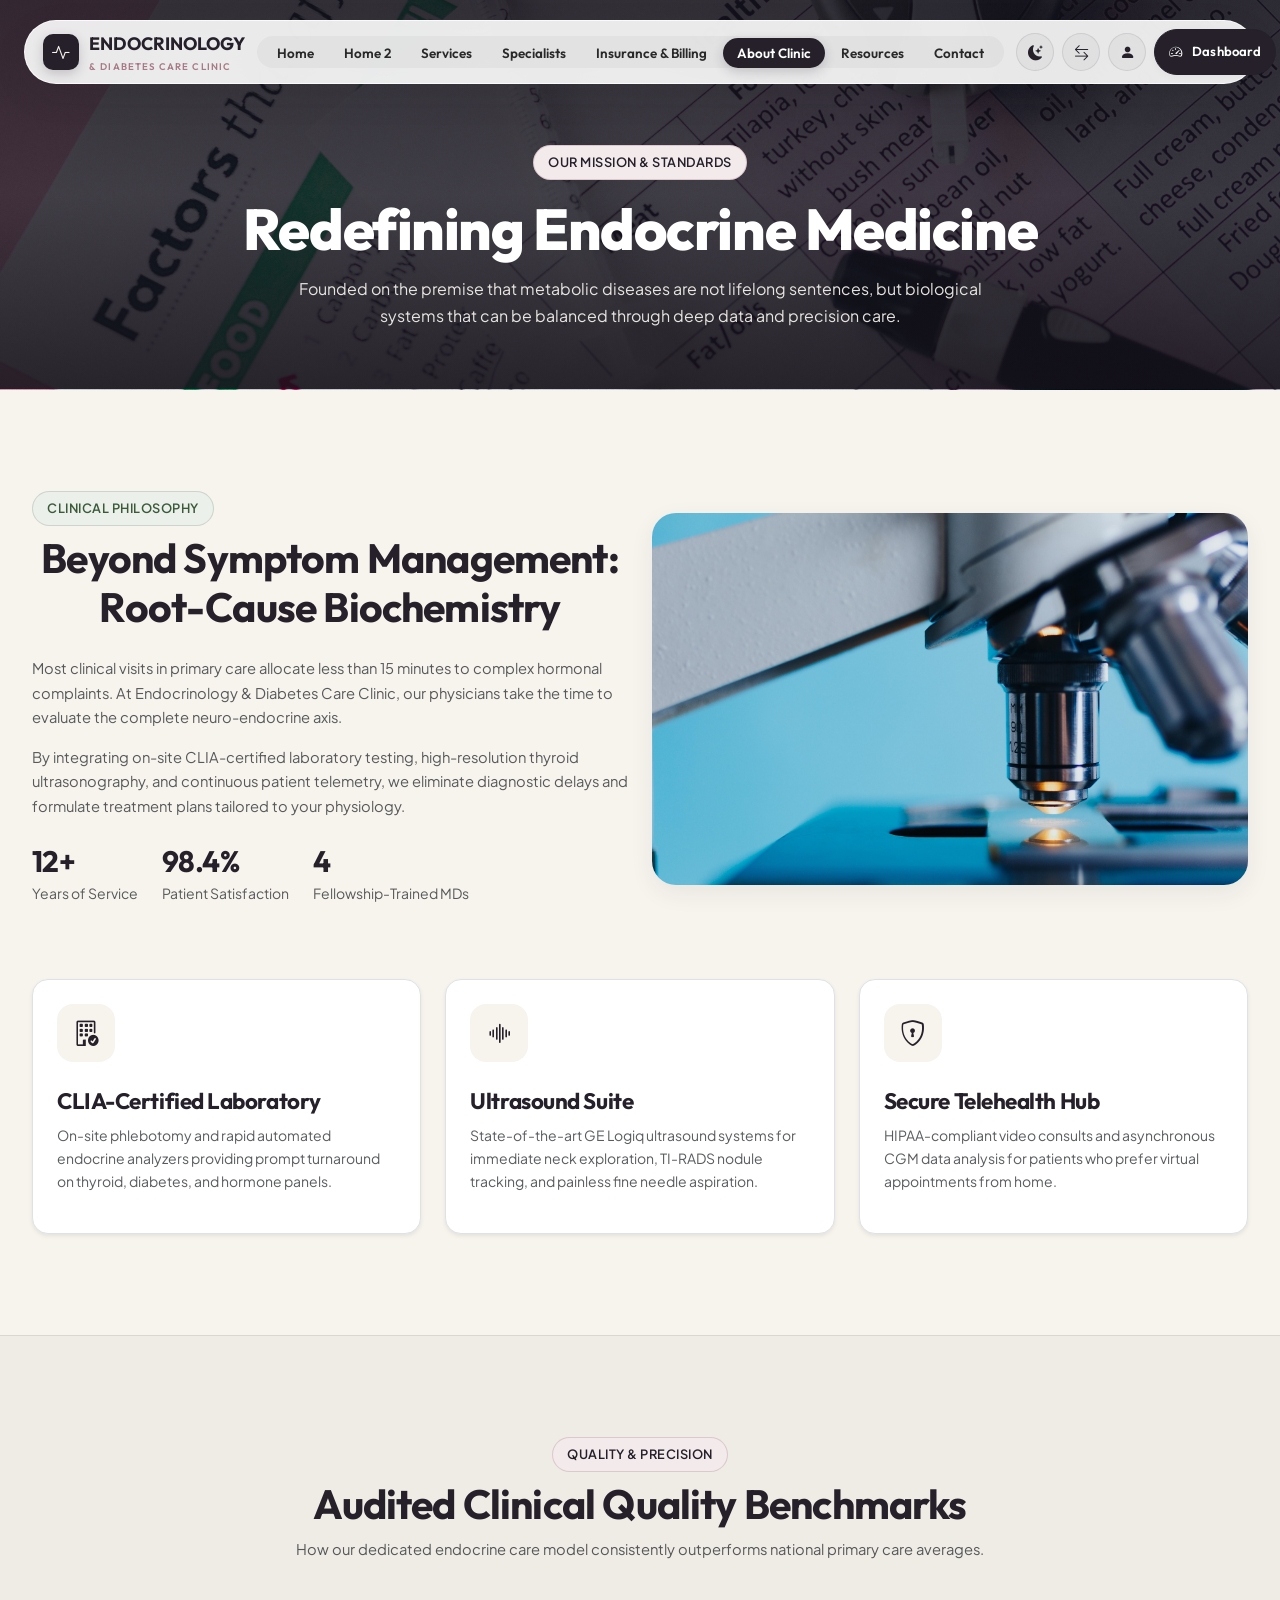
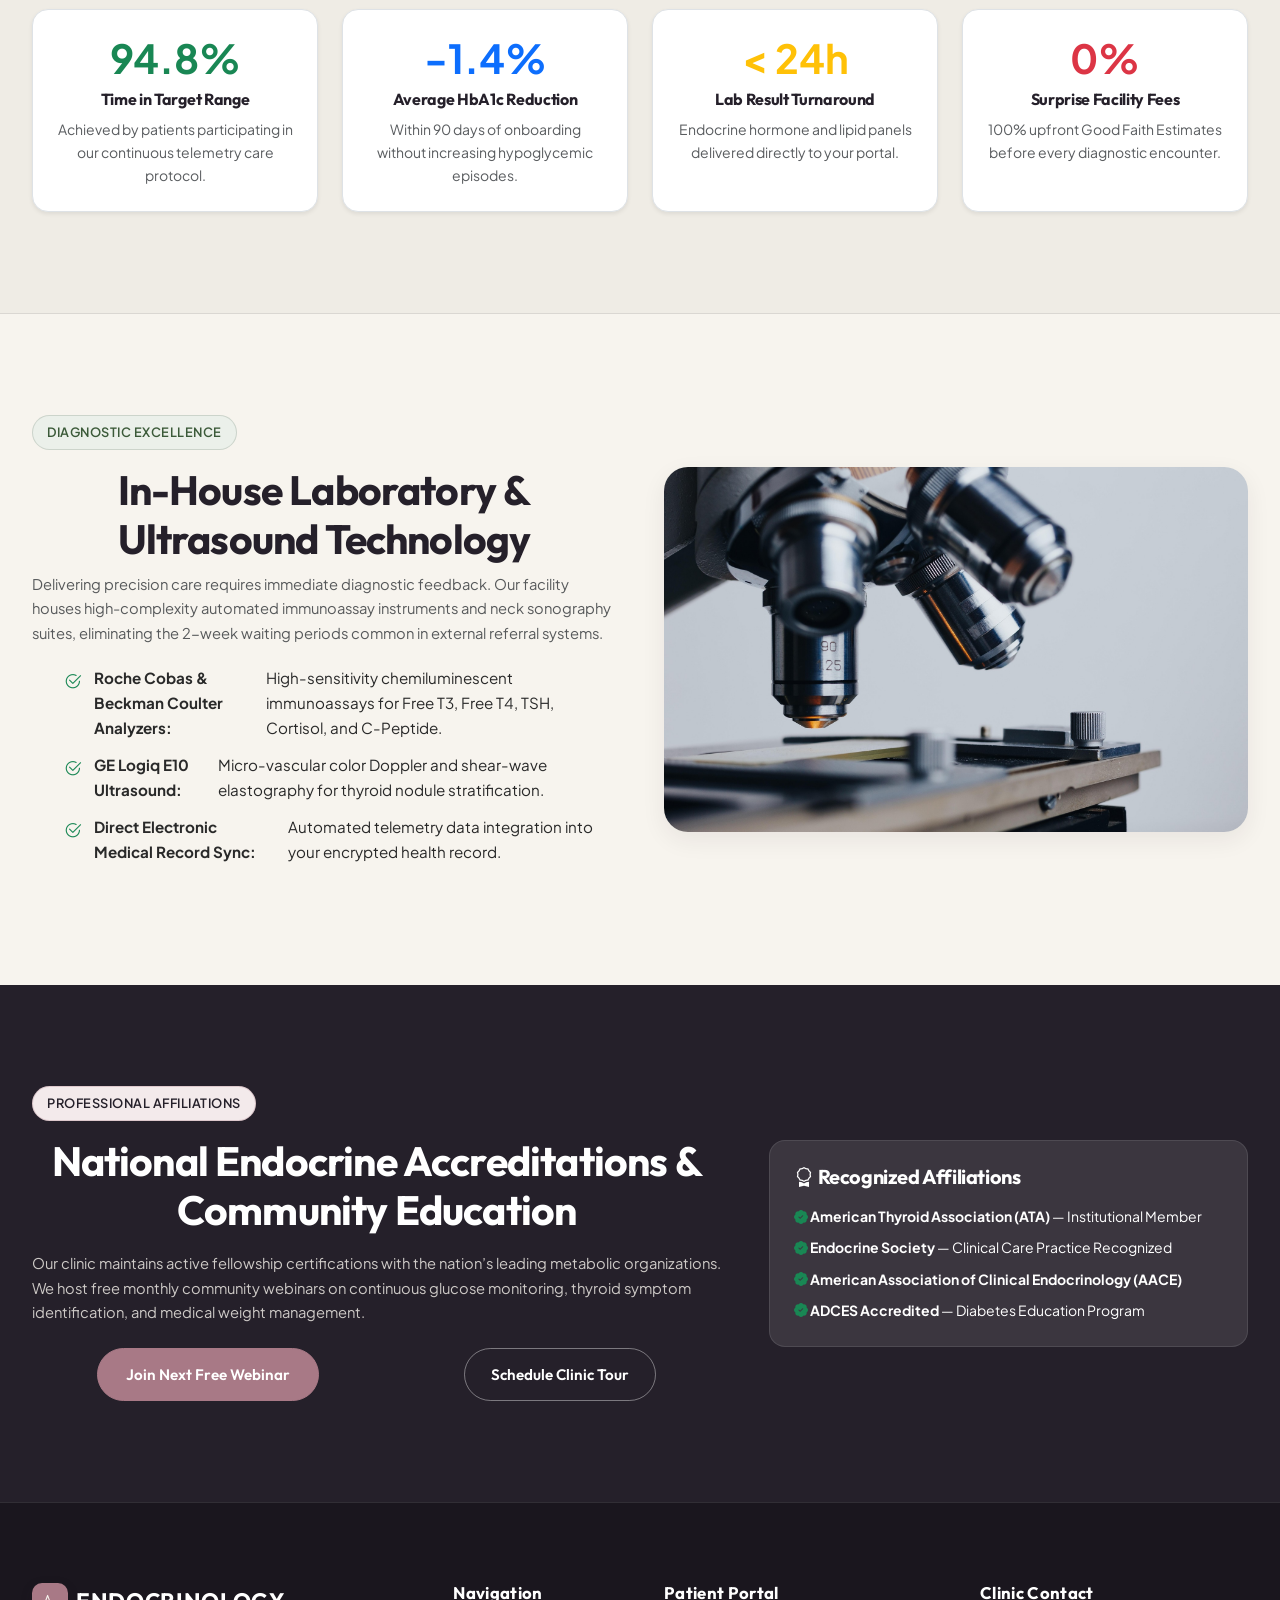
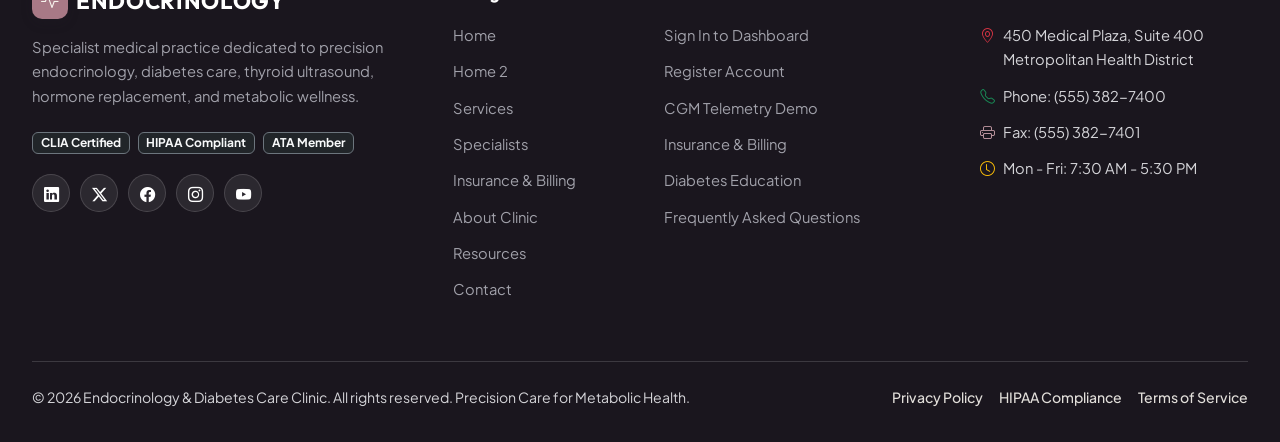
==== commit 81c87f82: "Fix dark mode contrast, authentication forms, responsive card alignment, and hero overlays" ====
--- a/about.html
+++ b/about.html
@@ -198,13 +198,14 @@
   </div>
 
   <!-- =========================================================================
-       PAGE HEADER
-       ========================================================================= -->
-  <section class="py-5" style="padding-top: 140px !important; background: var(--color-warm-ivory-alt); border-bottom: 1px solid var(--color-border-subtle);">
-    <div class="container text-center py-4">
+       PAGE HERO BANNER (WITH CLINICAL BACKGROUND IMAGE)
+       ========================================================================= -->
+  <section class="page-hero-banner" style="background-image: url('image/1 (12).jpg');">
+    <div class="page-hero-overlay"></div>
+    <div class="container page-hero-content">
       <span class="badge-clinical badge-clinical-mauve mb-3">Our Mission & Standards</span>
-      <h1 class="display-5 fw-bold" style="color: #25202A;">Redefining Endocrine Medicine</h1>
-      <p class="text-muted max-w-700 mx-auto">
+      <h1 class="page-hero-title">Redefining Endocrine Medicine</h1>
+      <p class="page-hero-subtitle">
         Founded on the premise that metabolic diseases are not lifelong sentences, but biological systems that can be balanced through deep data and precision care.
       </p>
     </div>
--- a/css/main.css
+++ b/css/main.css
@@ -216,8 +216,20 @@
 }
 
 .btn-pill-sm {
-  padding: 8px 18px;
-  font-size: 0.85rem;
+  padding: 8px 14px;
+  font-size: 0.82rem;
+  line-height: 1.35;
+  justify-content: center;
+  text-align: center;
+  white-space: normal;
+  word-break: normal;
+}
+
+@media (max-width: 991px) {
+  .btn-pill-sm {
+    padding: 8px 10px;
+    font-size: 0.78rem;
+  }
 }
 
 .badge-clinical {
@@ -671,6 +683,15 @@
   color: #71717A !important;
 }
 
+[data-theme="dark"] input[type="date"] {
+  color-scheme: dark;
+}
+
+[data-theme="dark"] input[type="date"]::-webkit-calendar-picker-indicator {
+  filter: invert(1) brightness(1.3);
+  cursor: pointer;
+}
+
 [data-theme="dark"] .accordion-item {
   background-color: #111114 !important;
   border-color: rgba(255, 255, 255, 0.14) !important;
@@ -726,7 +747,68 @@
   color: #A1A1AA !important;
 }
 
+[data-theme="dark"] .nav-hamburger-btn {
+  background: rgba(255, 255, 255, 0.15) !important;
+  border-color: rgba(255, 255, 255, 0.32) !important;
+}
+
+[data-theme="dark"] .nav-hamburger-btn span {
+  background: #FFFFFF !important;
+}
+
+[data-theme="dark"] .nav-hamburger-btn:hover {
+  background: var(--color-muted-mauve) !important;
+  border-color: var(--color-muted-mauve) !important;
+}
+
+[data-theme="dark"] .nav-hamburger-btn:hover span {
+  background: #000000 !important;
+}
+
+[data-theme="dark"] .doctor-specialty-tag {
+  color: #FFFFFF !important;
+  background: rgba(18, 14, 22, 0.94) !important;
+  border: 1px solid rgba(255, 255, 255, 0.28) !important;
+}
+
+/* Background image preservation for hero banners in Dark Mode */
+[data-theme="dark"] .hero-joslin-section,
 [data-theme="dark"] .hero-section,
+[data-theme="dark"] .hero-section-cgm,
+[data-theme="dark"] .page-hero-banner {
+  background-color: transparent !important;
+}
+
+[data-theme="dark"] .hero-joslin-overlay {
+  background: linear-gradient(180deg, rgba(6, 6, 8, 0.90) 0%, rgba(6, 6, 8, 0.82) 50%, rgba(6, 6, 8, 0.94) 100%) !important;
+}
+
+[data-theme="dark"] .hero-cgm-overlay {
+  background: linear-gradient(135deg, rgba(6, 6, 8, 0.92) 0%, rgba(6, 6, 8, 0.84) 55%, rgba(6, 6, 8, 0.92) 100%) !important;
+}
+
+[data-theme="dark"] .page-hero-overlay {
+  background: linear-gradient(180deg, rgba(6, 6, 8, 0.90) 0%, rgba(6, 6, 8, 0.82) 100%) !important;
+}
+
+[data-theme="dark"] .hero-section-cgm .hero-title,
+[data-theme="dark"] .hero-section-cgm .hero-title span {
+  color: #FFFFFF !important;
+}
+
+[data-theme="dark"] .hero-section-cgm .hero-title span {
+  color: var(--color-muted-mauve) !important;
+}
+
+[data-theme="dark"] .hero-section-cgm .hero-subtitle {
+  color: #D4D4D8 !important;
+}
+
+[data-theme="dark"] .hero-section-cgm .hero-feature-tags,
+[data-theme="dark"] .hero-section-cgm .hero-feature-tags div {
+  color: #D4D4D8 !important;
+}
+
 [data-theme="dark"] .section-alt,
 [data-theme="dark"] .section-doctors,
 [data-theme="dark"] .section-services,
@@ -736,7 +818,7 @@
 [data-theme="dark"] .section-outcomes,
 [data-theme="dark"] .section-tech-suite,
 [data-theme="dark"] .section-intake-banner,
-[data-theme="dark"] section {
+[data-theme="dark"] section:not(.hero-joslin-section):not(.hero-section):not(.hero-section-cgm):not(.page-hero-banner) {
   background-color: #000000 !important;
   background-image: none !important;
   color: #E4E4E7 !important;
@@ -1070,6 +1152,7 @@
 .hero-joslin-content {
   position: relative;
   z-index: 2;
+  width: 100%;
 }
 
 .hero-joslin-title {
@@ -1144,30 +1227,180 @@
   align-items: flex-end;
 }
 
+/* ==========================================================================
+   PAGE HERO BANNER SYSTEM (FOR ALL NON-HOME PAGES)
+   ========================================================================== */
+.page-hero-banner {
+  position: relative;
+  min-height: 300px;
+  padding-top: 145px !important;
+  padding-bottom: 60px !important;
+  background-size: cover;
+  background-position: center center;
+  background-repeat: no-repeat;
+  color: #FFFFFF;
+  display: flex;
+  align-items: center;
+  justify-content: center;
+  overflow: hidden;
+  border-bottom: 1px solid var(--color-border-subtle);
+}
+
+.page-hero-overlay {
+  position: absolute;
+  inset: 0;
+  background: linear-gradient(180deg, rgba(20, 16, 24, 0.85) 0%, rgba(20, 16, 24, 0.78) 50%, rgba(20, 16, 24, 0.90) 100%);
+  z-index: 1;
+}
+
+.page-hero-content {
+  position: relative;
+  z-index: 2;
+  text-align: center;
+  max-width: 840px;
+  margin: 0 auto;
+}
+
+.page-hero-title {
+  font-size: clamp(2.1rem, 4vw, 3.4rem);
+  font-weight: 800;
+  color: #FFFFFF !important;
+  line-height: 1.15;
+  margin-bottom: 14px;
+  letter-spacing: -0.025em;
+}
+
+.page-hero-subtitle {
+  font-size: clamp(1rem, 1.25vw, 1.2rem);
+  color: rgba(247, 244, 238, 0.92) !important;
+  max-width: 700px;
+  margin: 0 auto;
+  line-height: 1.65;
+}
+
+/* ==========================================================================
+   HERO CGM (HOME 2) BACKGROUND & OVERLAY
+   ========================================================================== */
+.hero-section-cgm {
+  position: relative;
+  min-height: 600px;
+  padding-top: 140px;
+  padding-bottom: 80px;
+  background-size: cover;
+  background-position: center center;
+  background-repeat: no-repeat;
+  overflow: hidden;
+}
+
+.hero-cgm-overlay {
+  position: absolute;
+  inset: 0;
+  background: linear-gradient(135deg, rgba(247, 244, 238, 0.93) 0%, rgba(247, 244, 238, 0.86) 55%, rgba(247, 244, 238, 0.78) 100%);
+  z-index: 1;
+}
+
+.hero-cgm-content {
+  position: relative;
+  z-index: 2;
+}
+
+.cgm-case-stat-box {
+  height: 100% !important;
+  min-height: 88px;
+  display: flex !important;
+  flex-direction: column !important;
+  justify-content: center !important;
+  align-items: center !important;
+}
+
+/* Specialist Cards in doctors.html (Resolves image-text overlap) */
+.specialist-card-img-box {
+  width: 100%;
+  height: 220px !important;
+  border-radius: var(--radius-md);
+  overflow: hidden;
+  position: relative;
+  flex-shrink: 0;
+  background-color: var(--color-warm-ivory-alt);
+}
+
+.specialist-feature-img {
+  width: 100% !important;
+  height: 100% !important;
+  object-fit: cover !important;
+  object-position: 50% 15% !important;
+  display: block;
+}
+
 @media (max-width: 991px) {
   .hero-joslin-section {
     padding-top: 110px;
     padding-bottom: 50px;
     background-position: center center;
+    text-align: center;
   }
   .hero-joslin-overlay {
-    background: linear-gradient(180deg, rgba(20, 16, 24, 0.92) 0%, rgba(20, 16, 24, 0.85) 100%);
+    background: linear-gradient(180deg, rgba(20, 16, 24, 0.90) 0%, rgba(20, 16, 24, 0.82) 100%);
+  }
+  .hero-joslin-title {
+    text-align: center !important;
+  }
+  .hero-joslin-subtitle {
+    text-align: center !important;
+    margin-left: auto !important;
+    margin-right: auto !important;
   }
   .hero-action-grid {
     grid-template-columns: repeat(2, 1fr);
-    max-width: 100%;
+    max-width: 520px;
+    margin-left: auto !important;
+    margin-right: auto !important;
   }
   .hero-telemetry-badge-container {
-    align-items: flex-start;
+    align-items: center !important;
+    justify-content: center !important;
     margin-top: 28px;
     flex-direction: row;
     flex-wrap: wrap;
+    width: 100%;
+  }
+
+  /* Home 2 Centering */
+  .hero-section-cgm {
+    text-align: center !important;
+    padding-top: 115px;
+    padding-bottom: 50px;
+  }
+  .hero-section-cgm .hero-tag {
+    text-align: center !important;
+    margin-left: auto !important;
+    margin-right: auto !important;
+  }
+  .hero-section-cgm .hero-title {
+    text-align: center !important;
+  }
+  .hero-section-cgm .hero-subtitle {
+    text-align: center !important;
+    margin-left: auto !important;
+    margin-right: auto !important;
+  }
+  .hero-section-cgm .hero-cta-group {
+    justify-content: center !important;
+  }
+  .hero-section-cgm .hero-feature-tags {
+    justify-content: center !important;
+    text-align: center !important;
   }
 }
 
 @media (max-width: 576px) {
   .hero-action-grid {
     grid-template-columns: 1fr;
+    max-width: 320px;
+  }
+  .specialist-card-img-box {
+    height: 200px !important;
+    margin-bottom: 12px;
   }
 }
 .hero-section {
@@ -1676,15 +1909,16 @@
   position: absolute;
   bottom: 16px;
   left: 16px;
-  background: rgba(37, 32, 42, 0.85);
+  background: rgba(20, 16, 24, 0.90);
   backdrop-filter: blur(8px);
-  color: var(--color-white);
+  color: #FFFFFF !important;
   padding: 6px 14px;
   border-radius: var(--radius-full);
   font-size: 0.75rem;
   font-weight: 600;
   letter-spacing: 0.05em;
   text-transform: uppercase;
+  border: 1px solid rgba(255, 255, 255, 0.22);
 }
 
 .doctor-body {
@@ -1735,25 +1969,47 @@
 
 .section-dark-precision h2,
 .section-dark-precision h3,
-.section-dark-precision h4 {
-  color: var(--color-warm-ivory);
+.section-dark-precision h4,
+.section-dark-precision h5,
+.dark-stat-card h5 {
+  color: #FFFFFF !important;
+}
+
+.dark-stat-card h5 {
+  font-size: 1.15rem;
+  font-weight: 700;
+  margin-bottom: 8px;
+  line-height: 1.3;
 }
 
 .section-dark-precision p {
-  color: rgba(247, 244, 238, 0.75);
+  color: rgba(247, 244, 238, 0.82);
 }
 
 .dark-stat-card {
-  background: rgba(255, 255, 255, 0.05);
-  border: 1px solid rgba(255, 255, 255, 0.1);
+  background: rgba(255, 255, 255, 0.06);
+  border: 1px solid rgba(255, 255, 255, 0.14);
   border-radius: var(--radius-lg);
-  padding: 32px;
+  padding: 32px 28px;
   backdrop-filter: blur(8px);
   transition: var(--transition-normal);
+  height: 100% !important;
+  min-height: 100% !important;
+  display: flex !important;
+  flex-direction: column !important;
+  justify-content: flex-start !important;
+}
+
+.dark-stat-card p {
+  color: rgba(247, 244, 238, 0.8) !important;
+  margin-bottom: 0 !important;
+  font-size: 0.92rem;
+  line-height: 1.55;
+  flex-grow: 1;
 }
 
 .dark-stat-card:hover {
-  background: rgba(255, 255, 255, 0.08);
+  background: rgba(255, 255, 255, 0.10);
   border-color: var(--color-muted-mauve);
 }
 
@@ -1761,9 +2017,9 @@
   font-family: var(--font-heading);
   font-size: 2.8rem;
   font-weight: 800;
-  color: var(--color-warm-ivory);
+  color: #FFFFFF !important;
   line-height: 1;
-  margin-bottom: 8px;
+  margin-bottom: 10px;
 }
 
 .dark-stat-num span {
@@ -2128,6 +2384,7 @@
   }
   .floating-metabolic-card .card-val {
     font-size: 0.95rem;
+  }
 }
 
 /* ==========================================================================
@@ -2138,8 +2395,9 @@
   border-radius: 20px;
   overflow: hidden;
   box-shadow: 0 10px 30px rgba(0, 0, 0, 0.08);
-  min-height: 280px;
+  min-height: 300px;
   background: #007380;
+  align-items: stretch;
 }
 
 .research-split-banner .research-banner-left {
@@ -2149,7 +2407,7 @@
   flex-direction: column;
   justify-content: center;
   align-items: flex-start;
-  flex: 1 1 45%;
+  flex: 1 1 50%;
   color: #ffffff;
 }
 
@@ -2194,14 +2452,16 @@
 }
 
 .research-split-banner .research-banner-right {
-  flex: 1 1 55%;
+  flex: 1 1 50%;
   position: relative;
   min-height: 280px;
+  overflow: hidden;
 }
 
 .research-split-banner .research-banner-img {
   width: 100%;
   height: 100%;
+  min-height: 100%;
   object-fit: cover;
   display: block;
 }
@@ -2211,11 +2471,143 @@
     flex-direction: column;
   }
   .research-split-banner .research-banner-left {
-    padding: 36px 24px;
+    padding: 36px 28px;
   }
   .research-split-banner .research-banner-right {
     min-height: 240px;
-  }
+    height: 260px;
+    width: 100%;
+  }
+}
+
+/* ==========================================================================
+   FAQ ACCORDION COMPONENT
+   ========================================================================== */
+.faq-accordion {
+  display: flex;
+  flex-direction: column;
+  gap: 12px;
+}
+
+.faq-item {
+  background: var(--color-white);
+  border: 1px solid var(--color-border-subtle);
+  border-radius: var(--radius-md);
+  overflow: hidden;
+  transition: var(--transition-normal);
+  box-shadow: var(--shadow-sm);
+}
+
+.faq-header-btn {
+  width: 100%;
+  padding: 18px 24px;
+  background: transparent;
+  border: none;
+  display: flex;
+  justify-content: space-between;
+  align-items: center;
+  font-family: var(--font-heading);
+  font-size: 1.05rem;
+  font-weight: 700;
+  color: var(--color-midnight-plum);
+  cursor: pointer;
+  text-align: left;
+  gap: 16px;
+  transition: color 0.2s ease;
+}
+
+.faq-header-btn i {
+  font-size: 1rem;
+  color: var(--color-muted-mauve);
+  transition: transform 0.3s ease;
+  flex-shrink: 0;
+}
+
+.faq-item.active .faq-header-btn i {
+  transform: rotate(180deg);
+}
+
+.faq-body-content {
+  max-height: 0;
+  overflow: hidden;
+  transition: max-height 0.35s ease, padding 0.35s ease;
+  padding: 0 24px;
+}
+
+.faq-item.active .faq-body-content {
+  padding: 0 24px 20px 24px;
+}
+
+.faq-body-content p {
+  color: var(--color-charcoal-muted);
+  font-size: 0.95rem;
+  line-height: 1.65;
+  margin: 0;
+}
+
+[data-theme="dark"] .faq-item {
+  background: #111114 !important;
+  border-color: rgba(255, 255, 255, 0.14) !important;
+}
+
+[data-theme="dark"] .faq-header-btn {
+  color: #FFFFFF !important;
+}
+
+[data-theme="dark"] .faq-header-btn:hover {
+  color: var(--color-muted-mauve) !important;
+}
+
+[data-theme="dark"] .faq-body-content p {
+  color: #D4D4D8 !important;
+}
+
+/* Pricing Card Amount in Light & Dark Theme */
+.pricing-amount {
+  font-family: var(--font-heading);
+  font-size: 2.25rem;
+  font-weight: 800;
+  color: var(--color-midnight-plum);
+  line-height: 1.1;
+  margin: 16px 0;
+}
+
+[data-theme="dark"] .pricing-amount {
+  color: #FFFFFF !important;
+}
+
+/* Insurance Card Box Uniformity */
+.insurance-card-box {
+  background: var(--color-white);
+  border: 1px solid var(--color-border-subtle);
+  border-radius: var(--radius-sm);
+  padding: 18px 14px;
+  width: 100%;
+  height: 100% !important;
+  min-height: 130px;
+  text-align: center;
+  display: flex !important;
+  flex-direction: column !important;
+  justify-content: center !important;
+  align-items: center !important;
+  box-shadow: var(--shadow-sm);
+  transition: transform 0.2s ease, border-color 0.2s ease;
+}
+
+.insurance-card-box:hover {
+  transform: translateY(-2px);
+  border-color: var(--color-muted-mauve);
+}
+
+[data-theme="dark"] .insurance-card-box {
+  background: #111114 !important;
+  border-color: rgba(255, 255, 255, 0.14) !important;
+}
+
+[data-theme="dark"] input[type="date"]::-webkit-calendar-picker-indicator,
+[data-theme="dark"] input[type="time"]::-webkit-calendar-picker-indicator {
+  filter: invert(1) brightness(1.2);
+  cursor: pointer;
 }
 
 /* ==========================================================================
@@ -2224,6 +2616,9 @@
 .joslin-articles-grid {
   display: grid;
   grid-template-columns: repeat(2, 1fr);
+  gap: 20px;
+}
+
 /* ==========================================================================
    PATIENT EDUCATION & FEATURED INSIGHTS SHOWCASE
    ========================================================================== */
@@ -3109,16 +3504,39 @@
   .hero-joslin-section {
     padding-top: 110px !important;
     padding-bottom: 50px !important;
+    text-align: center !important;
+  }
+
+  .hero-joslin-title {
+    text-align: center !important;
+  }
+
+  .hero-joslin-subtitle {
+    text-align: center !important;
+    margin-left: auto !important;
+    margin-right: auto !important;
   }
 
   .hero-action-grid {
     grid-template-columns: repeat(2, 1fr) !important;
-    max-width: 100% !important;
+    max-width: 540px !important;
+    margin-left: auto !important;
+    margin-right: auto !important;
+  }
+
+  .hero-telemetry-badge-container {
+    justify-content: center !important;
+    align-items: center !important;
+    width: 100% !important;
   }
 
   .doctor-img-box,
   .doctor-card-img-box {
     height: 260px !important;
+  }
+
+  .specialist-card-img-box {
+    height: 210px !important;
   }
 
   .service-feature-img,
@@ -3129,6 +3547,29 @@
 
   .timeline-stage-img {
     max-height: 280px !important;
+  }
+
+  .timeline-stepper-nav {
+    overflow-x: auto !important;
+    overflow-y: hidden !important;
+    padding: 14px 20px 54px 20px !important;
+    gap: 36px !important;
+    justify-content: flex-start !important;
+    -webkit-overflow-scrolling: touch;
+    scrollbar-width: none;
+    margin: 25px 0 35px !important;
+  }
+
+  .timeline-stepper-nav::-webkit-scrollbar {
+    display: none;
+  }
+
+  .timeline-stepper-line {
+    display: none !important;
+  }
+
+  .timeline-step-btn {
+    flex-shrink: 0 !important;
   }
 
   .fullscreen-nav-header {
@@ -3171,6 +3612,7 @@
 
   .hero-action-grid {
     grid-template-columns: 1fr !important;
+    max-width: 360px !important;
   }
 
   .hero-cta-group {
@@ -3189,6 +3631,10 @@
     height: 240px !important;
   }
 
+  .specialist-card-img-box {
+    height: 200px !important;
+  }
+
   .service-feature-img,
   .facility-feature-img,
   .video-feature-img {
@@ -3206,9 +3652,12 @@
 
   .timeline-stepper-nav {
     overflow-x: auto !important;
-    padding-bottom: 30px !important;
-    gap: 20px !important;
+    overflow-y: hidden !important;
+    padding: 12px 16px 52px 16px !important;
+    gap: 32px !important;
     justify-content: flex-start !important;
+    -webkit-overflow-scrolling: touch;
+    scrollbar-width: none;
   }
 
   .timeline-stepper-line {
@@ -3254,6 +3703,11 @@
     height: 220px !important;
   }
 
+  .specialist-card-img-box {
+    height: 200px !important;
+    margin-bottom: 14px !important;
+  }
+
   .service-feature-img,
   .facility-feature-img,
   .video-feature-img {
@@ -3309,7 +3763,7 @@
 }
 
 /* ==========================================================================
-   BREAKPOINT: 375PX & 320PX (ULTRA-COMPACT MOBILE)
+   BREAKPOINT: 375PX & 360PX & 320PX (ULTRA-COMPACT MOBILE)
    ========================================================================== */
 @media (max-width: 375px) {
   .site-header {
@@ -3345,5 +3799,19 @@
     padding: 10px 16px !important;
     font-size: 0.85rem !important;
   }
-}
-
+
+  .cgm-case-stat-box {
+    padding: 10px 6px !important;
+    min-height: 84px !important;
+  }
+
+  .cgm-case-stat-box strong {
+    font-size: 1.15rem !important;
+  }
+
+  .cgm-case-stat-box small {
+    font-size: 0.68rem !important;
+    line-height: 1.2 !important;
+  }
+}
+
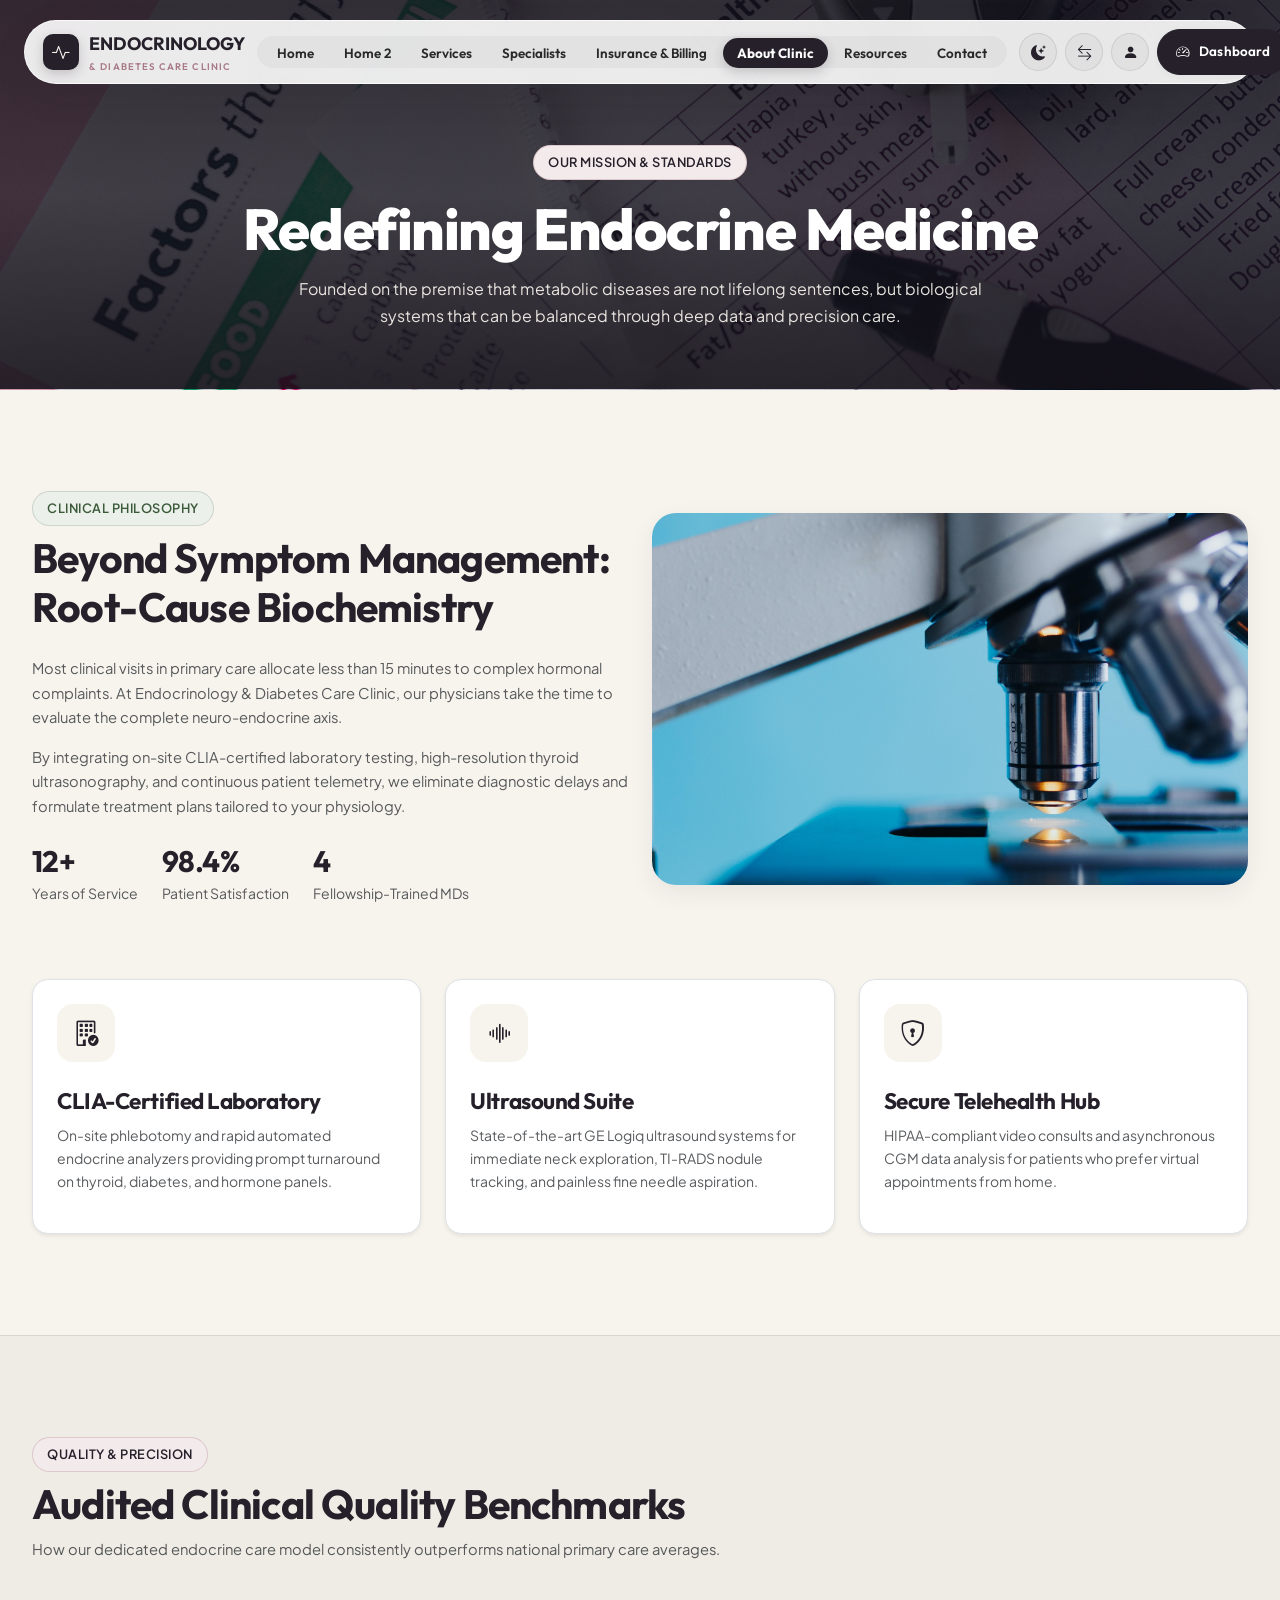
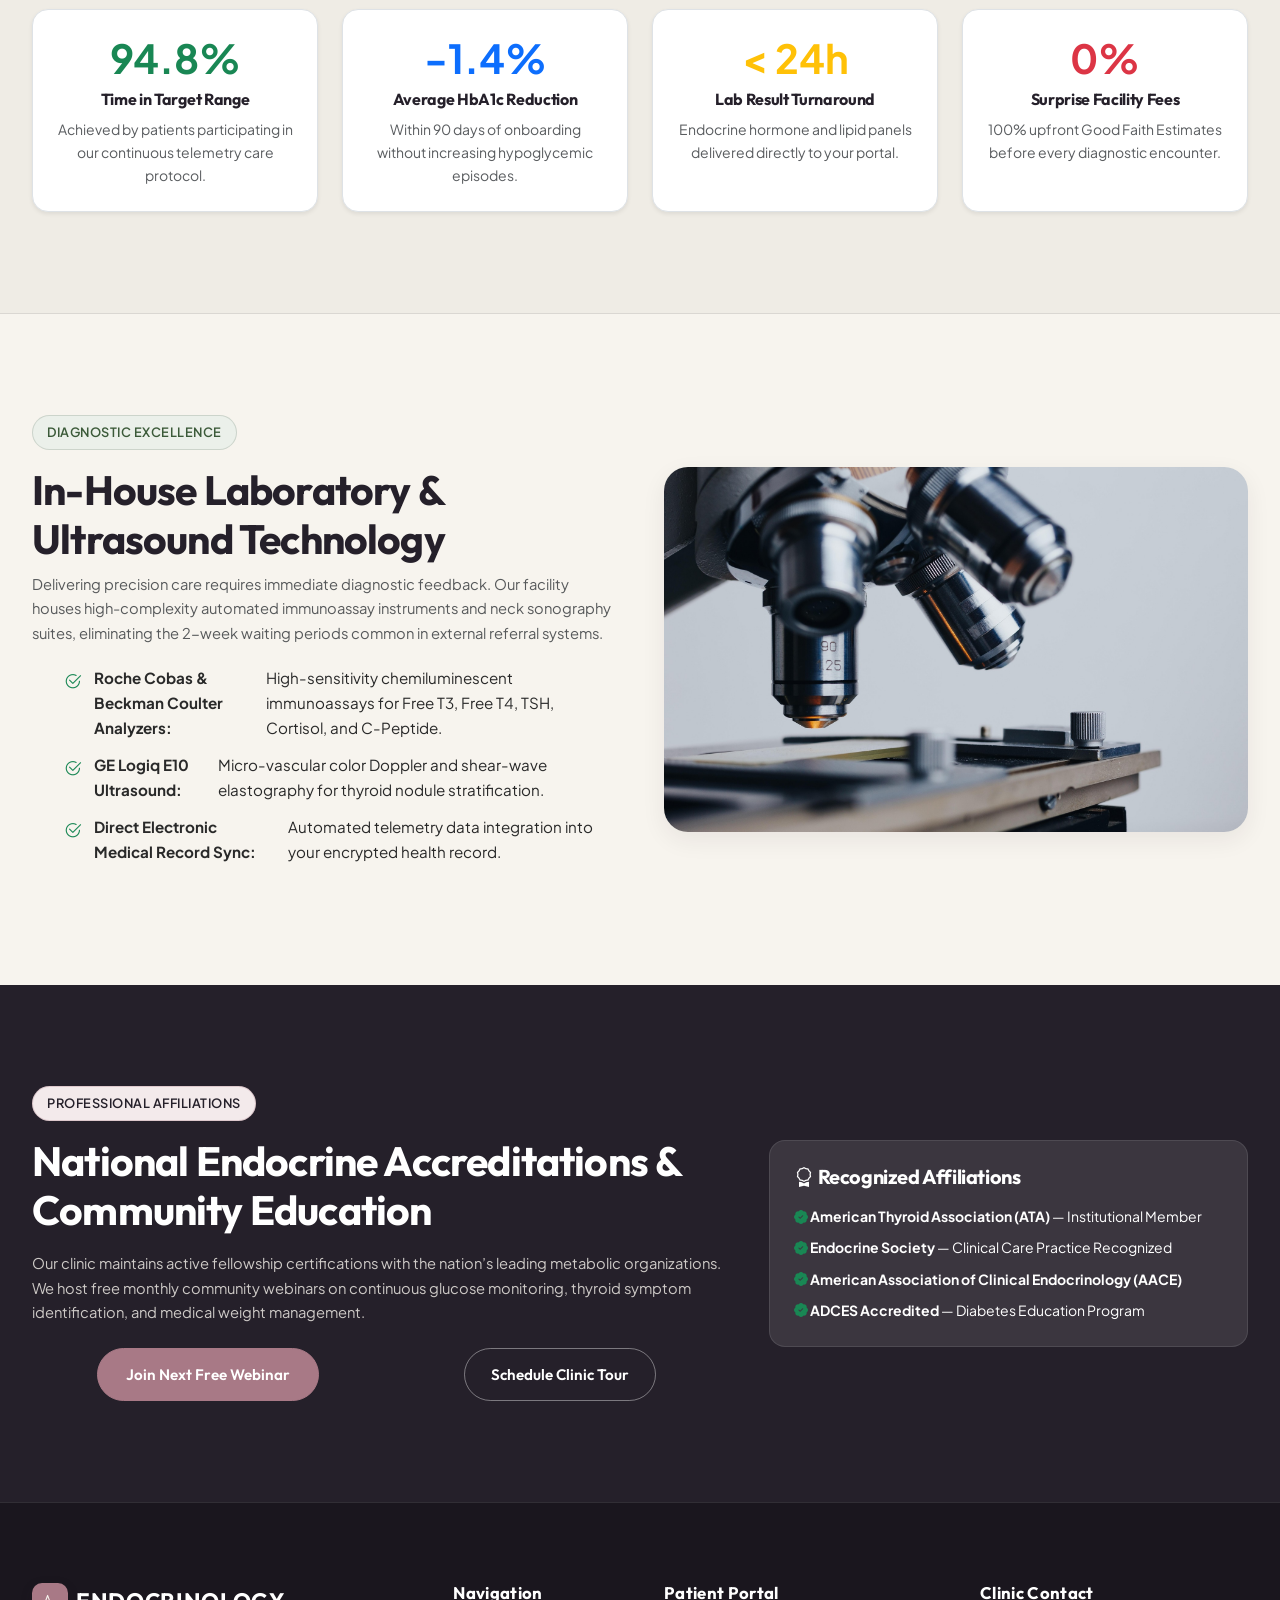
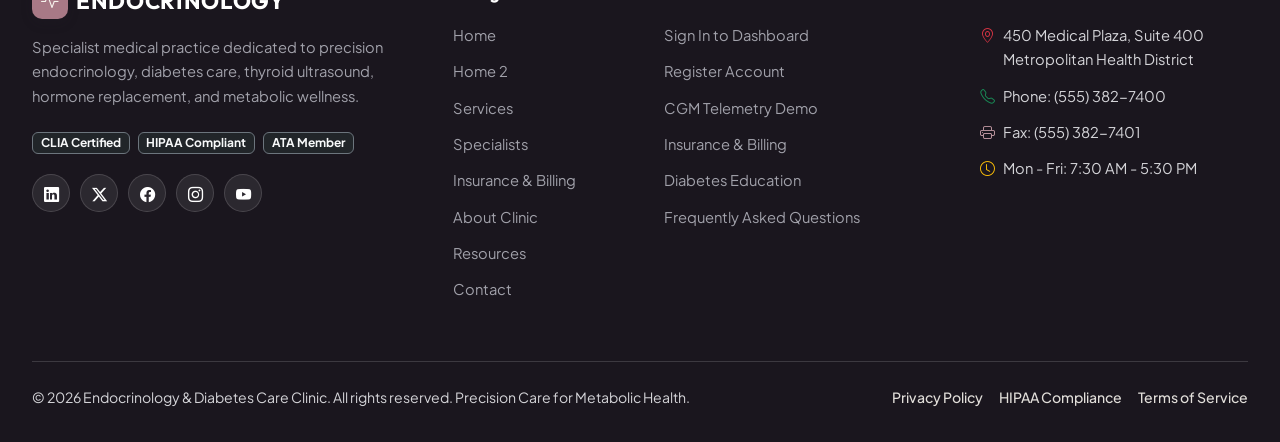
==== commit 3c8fb867: "Update layout, doctor portraits, contact icon hovers, dashboard signout, navbar visibility, and resp" ====
--- a/about.html
+++ b/about.html
@@ -217,9 +217,9 @@
   <section class="py-5" style="background: var(--color-warm-ivory);">
     <div class="container py-4">
       <div class="row align-items-center mb-5">
-        <div class="col-lg-6">
+        <div class="col-lg-6 text-start">
           <span class="badge-clinical badge-clinical-sage mb-2">Clinical Philosophy</span>
-          <h2 class="mb-4">Beyond Symptom Management: Root-Cause Biochemistry</h2>
+          <h2 class="mb-4 text-start">Beyond Symptom Management: Root-Cause Biochemistry</h2>
           <p class="text-muted">
             Most clinical visits in primary care allocate less than 15 minutes to complex hormonal complaints. At Endocrinology & Diabetes Care Clinic, our physicians take the time to evaluate the complete neuro-endocrine axis.
           </p>
@@ -278,10 +278,10 @@
        ========================================================================= -->
   <section class="py-5" style="background: var(--color-warm-ivory-alt); border-top: 1px solid var(--color-border-subtle); border-bottom: 1px solid var(--color-border-subtle);">
     <div class="container py-4">
-      <div class="text-center max-w-700 mx-auto mb-5">
+      <div class="mb-5 text-start">
         <span class="badge-clinical badge-clinical-mauve mb-2">Quality & Precision</span>
-        <h2>Audited Clinical Quality Benchmarks</h2>
-        <p class="text-muted">How our dedicated endocrine care model consistently outperforms national primary care averages.</p>
+        <h2 class="text-start">Audited Clinical Quality Benchmarks</h2>
+        <p class="text-muted mb-0 text-start">How our dedicated endocrine care model consistently outperforms national primary care averages.</p>
       </div>
 
       <div class="row g-4">
@@ -323,9 +323,9 @@
   <section class="py-5" style="background: var(--color-warm-ivory);">
     <div class="container py-4">
       <div class="row align-items-center g-5">
-        <div class="col-lg-6">
+        <div class="col-lg-6 text-start">
           <span class="badge-clinical badge-clinical-sage mb-3">Diagnostic Excellence</span>
-          <h2>In-House Laboratory & Ultrasound Technology</h2>
+          <h2 class="text-start">In-House Laboratory & Ultrasound Technology</h2>
           <p class="text-muted">
             Delivering precision care requires immediate diagnostic feedback. Our facility houses high-complexity automated immunoassay instruments and neck sonography suites, eliminating the 2-week waiting periods common in external referral systems.
           </p>
@@ -348,9 +348,9 @@
   <section class="py-5" style="background: var(--color-midnight-plum); color: #FFF;">
     <div class="container py-4">
       <div class="row align-items-center g-5">
-        <div class="col-lg-7">
+        <div class="col-lg-7 text-start">
           <span class="badge-clinical badge-clinical-mauve mb-3">Professional Affiliations</span>
-          <h2 class="text-white mb-3">National Endocrine Accreditations & Community Education</h2>
+          <h2 class="text-white mb-3 text-start">National Endocrine Accreditations & Community Education</h2>
           <p style="color: rgba(247, 244, 238, 0.8);" class="mb-4">
             Our clinic maintains active fellowship certifications with the nation’s leading metabolic organizations. We host free monthly community webinars on continuous glucose monitoring, thyroid symptom identification, and medical weight management.
           </p>
--- a/css/main.css
+++ b/css/main.css
@@ -346,7 +346,7 @@
 .btn-nav-icon {
   width: 38px;
   height: 38px;
-  border-radius: 50%;
+  border-radius: 9999px;
   border: 1px solid var(--color-border-subtle);
   background: rgba(37, 32, 42, 0.04);
   color: var(--color-midnight-plum);
@@ -423,11 +423,29 @@
     border-radius: 9999px;
   }
 
-  .site-header .theme-toggle-btn,
+    .site-header .theme-toggle-btn,
   .site-header .rtl-toggle-btn,
-  .site-header .btn-nav-icon,
+  .site-header .btn-nav-icon {
+    width: 38px !important;
+    height: 38px !important;
+    border-radius: 9999px !important;
+    display: inline-flex !important;
+    align-items: center !important;
+    justify-content: center !important;
+    padding: 0 !important;
+    flex-shrink: 0 !important;
+  }
+
   .site-header .header-dash-btn {
+    height: 38px !important;
+    border-radius: 9999px !important;
+    padding: 0 18px !important;
     display: inline-flex !important;
+    align-items: center !important;
+    justify-content: center !important;
+    font-size: 0.84rem !important;
+    line-height: 1 !important;
+    white-space: nowrap !important;
   }
 
   .nav-hamburger-btn {
@@ -581,18 +599,39 @@
 }
 
 [data-theme="dark"] .desktop-nav-link {
-  color: #E4E4E7 !important;
+  font-family: var(--font-heading);
+  font-size: 0.84rem;
+  font-weight: 600;
+  color: #D4D4D8 !important;
+  padding: 0 16px;
+  height: 36px;
+  border-radius: 9999px;
+  text-decoration: none;
+  transition: all 0.25s cubic-bezier(0.16, 1, 0.3, 1);
+  white-space: nowrap;
+  display: inline-flex;
+  align-items: center;
+  justify-content: center;
+  line-height: 1;
 }
 
 [data-theme="dark"] .desktop-nav-link:hover {
-  background: rgba(255, 255, 255, 0.16) !important;
   color: #FFFFFF !important;
+  background: rgba(255, 255, 255, 0.18) !important;
+  box-shadow: 0 2px 8px rgba(0, 0, 0, 0.3) !important;
+  transform: translateY(-1px);
 }
 
 [data-theme="dark"] .desktop-nav-link.active {
-  background: var(--color-muted-mauve) !important;
-  color: #000000 !important;
+  background: #FFFFFF !important;
+  color: #111114 !important;
   font-weight: 700 !important;
+  box-shadow: 0 4px 12px rgba(255, 255, 255, 0.25) !important;
+}
+
+[data-theme="dark"] .desktop-nav-link.active:hover {
+  background: #FFFFFF !important;
+  color: #111114 !important;
 }
 
 [data-theme="dark"] .btn-nav-icon {
@@ -683,12 +722,18 @@
   color: #71717A !important;
 }
 
-[data-theme="dark"] input[type="date"] {
-  color-scheme: dark;
-}
-
-[data-theme="dark"] input[type="date"]::-webkit-calendar-picker-indicator {
-  filter: invert(1) brightness(1.3);
+[data-theme="dark"] input[type="date"],
+[data-theme="dark"] input[type="time"],
+[data-theme="dark"] input[type="datetime-local"] {
+  color-scheme: dark !important;
+  color: #FFFFFF !important;
+}
+
+[data-theme="dark"] input[type="date"]::-webkit-calendar-picker-indicator,
+[data-theme="dark"] input[type="time"]::-webkit-calendar-picker-indicator,
+[data-theme="dark"] input[type="datetime-local"]::-webkit-calendar-picker-indicator {
+  filter: brightness(0) invert(1) !important;
+  opacity: 0.92 !important;
   cursor: pointer;
 }
 
@@ -1130,9 +1175,9 @@
    ========================================================================== */
 .hero-joslin-section {
   position: relative;
-  min-height: 580px;
-  padding-top: 130px;
-  padding-bottom: 70px;
+  min-height: 660px;
+  padding-top: 175px;
+  padding-bottom: 110px;
   background-size: cover;
   background-position: center right;
   background-repeat: no-repeat;
@@ -1334,8 +1379,8 @@
 
 @media (max-width: 991px) {
   .hero-joslin-section {
-    padding-top: 110px;
-    padding-bottom: 50px;
+    padding-top: 135px;
+    padding-bottom: 75px;
     background-position: center center;
     text-align: center;
   }
@@ -2605,8 +2650,10 @@
 }
 
 [data-theme="dark"] input[type="date"]::-webkit-calendar-picker-indicator,
-[data-theme="dark"] input[type="time"]::-webkit-calendar-picker-indicator {
-  filter: invert(1) brightness(1.2);
+[data-theme="dark"] input[type="time"]::-webkit-calendar-picker-indicator,
+[data-theme="dark"] input[type="datetime-local"]::-webkit-calendar-picker-indicator {
+  filter: brightness(0) invert(1) !important;
+  opacity: 0.92 !important;
   cursor: pointer;
 }
 
@@ -2725,7 +2772,7 @@
 }
 
 .insight-lead-body {
-  padding: 32px 36px;
+  padding: 26px 28px;
   display: flex;
   flex-direction: column;
   flex-grow: 1;
@@ -3502,8 +3549,8 @@
 
   /* Grid Restructuring at 1024px */
   .hero-joslin-section {
-    padding-top: 110px !important;
-    padding-bottom: 50px !important;
+    padding-top: 135px !important;
+    padding-bottom: 75px !important;
     text-align: center !important;
   }
 
@@ -3688,7 +3735,7 @@
     border-radius: 24px !important;
   }
 
-  .brand-logo .brand-text-sub {
+  .site-header .brand-logo .brand-text-sub {
     display: none !important;
   }
 
@@ -3759,6 +3806,44 @@
   .modal-dialog {
     margin: 12px !important;
     max-width: calc(100% - 24px) !important;
+  }
+
+  /* Auth Card Mobile Formatting */
+  .auth-card {
+    padding: 24px 18px !important;
+    border-radius: 20px !important;
+  }
+
+  .auth-card .brand-logo .brand-text-sub {
+    display: block !important;
+    font-size: 0.65rem !important;
+    letter-spacing: 0.08em !important;
+    text-transform: uppercase !important;
+    color: var(--color-muted-mauve) !important;
+  }
+
+  .auth-card .brand-logo-icon {
+    width: 40px !important;
+    height: 40px !important;
+    font-size: 1.2rem !important;
+  }
+
+  .auth-card .btn-primary-plum {
+    padding: 11px 16px !important;
+    font-size: 0.90rem !important;
+    line-height: 1.3 !important;
+  }
+
+  .auth-card .btn-pill-sm {
+    padding: 8px 12px !important;
+    font-size: 0.80rem !important;
+    line-height: 1.25 !important;
+    white-space: normal !important;
+  }
+
+  .auth-card .btn-outline-secondary {
+    padding: 6px 4px !important;
+    font-size: 0.80rem !important;
   }
 }
 
@@ -3770,11 +3855,11 @@
     padding: 5px 10px !important;
   }
 
-  .brand-logo {
+  .site-header .brand-logo {
     font-size: 0.85rem !important;
   }
 
-  .brand-logo-icon {
+  .site-header .brand-logo-icon {
     width: 28px !important;
     height: 28px !important;
     font-size: 0.85rem !important;
@@ -3813,5 +3898,373 @@
     font-size: 0.68rem !important;
     line-height: 1.2 !important;
   }
-}
-
+
+  /* 360px Auth Card Refinements */
+  .auth-card {
+    padding: 20px 14px !important;
+  }
+
+  .auth-card .brand-title {
+    font-size: 1.1rem !important;
+  }
+
+  .auth-card .brand-logo .brand-text-sub {
+    font-size: 0.60rem !important;
+  }
+
+  .auth-card .btn-primary-plum {
+    padding: 10px 14px !important;
+    font-size: 0.84rem !important;
+  }
+
+  .auth-card .btn-pill-sm {
+    padding: 7px 10px !important;
+    font-size: 0.76rem !important;
+  }
+}
+
+/* Auth Card Dark Mode Compatibility */
+[data-theme="dark"] .auth-card {
+  background: #111114 !important;
+  border-color: rgba(255, 255, 255, 0.14) !important;
+  color: #E4E4E7 !important;
+}
+
+[data-theme="dark"] .auth-card h3,
+[data-theme="dark"] .auth-card .brand-title,
+[data-theme="dark"] .auth-card label,
+[data-theme="dark"] .auth-card strong {
+  color: #FFFFFF !important;
+}
+
+[data-theme="dark"] .auth-card .brand-logo-icon {
+  background: #FFFFFF !important;
+  color: #111114 !important;
+}
+
+
+/* Consistent Height and Corner Radius for Header Buttons */
+.site-header .theme-toggle-btn,
+.site-header .rtl-toggle-btn,
+.site-header .btn-nav-icon {
+  width: 38px !important;
+  height: 38px !important;
+  min-width: 38px !important;
+  border-radius: 9999px !important;
+  display: inline-flex !important;
+  align-items: center !important;
+  justify-content: center !important;
+  padding: 0 !important;
+  flex-shrink: 0 !important;
+  line-height: 1 !important;
+}
+
+.site-header .header-dash-btn {
+  height: 38px !important;
+  border-radius: 9999px !important;
+  padding: 0 18px !important;
+  display: inline-flex !important;
+  align-items: center !important;
+  justify-content: center !important;
+  font-size: 0.84rem !important;
+  line-height: 1 !important;
+  white-space: nowrap !important;
+  flex-shrink: 0 !important;
+}
+
+
+/* ==========================================================================
+   HOME 2: DISTINCTIVE SERVICES OFFERINGS BENTO GRID
+   ========================================================================== */
+.h2-services-section {
+  padding: 90px 0;
+  background: var(--color-warm-ivory);
+  position: relative;
+}
+
+.h2-service-bento-card {
+  background: var(--color-white);
+  border: 1px solid var(--color-border-subtle);
+  border-radius: 24px;
+  padding: 32px;
+  height: 100%;
+  display: flex;
+  flex-direction: column;
+  justify-content: space-between;
+  transition: all 0.35s cubic-bezier(0.16, 1, 0.3, 1);
+  box-shadow: var(--shadow-sm);
+  position: relative;
+  overflow: hidden;
+}
+
+.h2-service-bento-card:hover {
+  transform: translateY(-5px);
+  box-shadow: var(--shadow-hover);
+  border-color: var(--color-muted-mauve);
+}
+
+.h2-service-featured-card {
+  background: linear-gradient(135deg, #25202A 0%, #352B3C 100%);
+  color: #FFFFFF;
+  border-color: rgba(255, 255, 255, 0.12);
+}
+
+.h2-service-featured-card h3,
+.h2-service-featured-card h4,
+.h2-service-featured-card h5 {
+  color: #FFFFFF !important;
+}
+
+.h2-service-featured-card p {
+  color: rgba(247, 244, 238, 0.8) !important;
+}
+
+.h2-service-icon-pill {
+  width: 52px;
+  height: 52px;
+  border-radius: 16px;
+  display: inline-flex;
+  align-items: center;
+  justify-content: center;
+  font-size: 1.4rem;
+  margin-bottom: 20px;
+}
+
+.h2-service-pill-plum {
+  background: rgba(37, 32, 42, 0.08);
+  color: var(--color-midnight-plum);
+}
+
+.h2-service-pill-white {
+  background: rgba(255, 255, 255, 0.15);
+  color: #FFFFFF;
+}
+
+.h2-service-pill-sage {
+  background: rgba(138, 154, 134, 0.15);
+  color: var(--color-soft-sage);
+}
+
+.h2-service-tag-list {
+  display: flex;
+  flex-wrap: wrap;
+  gap: 6px;
+  margin: 16px 0;
+}
+
+.h2-service-tag {
+  font-size: 0.76rem;
+  padding: 4px 10px;
+  border-radius: 9999px;
+  background: rgba(37, 32, 42, 0.05);
+  color: var(--color-charcoal);
+  font-weight: 600;
+}
+
+.h2-service-featured-card .h2-service-tag {
+  background: rgba(255, 255, 255, 0.12);
+  color: rgba(255, 255, 255, 0.9);
+}
+
+/* Services Process Flow */
+.process-step-card {
+  background: var(--color-white);
+  border: 1px solid var(--color-border-subtle);
+  border-radius: 20px;
+  padding: 28px;
+  height: 100%;
+  position: relative;
+  transition: all 0.3s ease;
+}
+
+.process-step-card:hover {
+  transform: translateY(-4px);
+  box-shadow: var(--shadow-md);
+  border-color: var(--color-muted-mauve);
+}
+
+.process-step-num {
+  width: 40px;
+  height: 40px;
+  border-radius: 50%;
+  background: var(--color-midnight-plum);
+  color: #FFFFFF;
+  font-weight: 700;
+  display: flex;
+  align-items: center;
+  justify-content: center;
+  margin-bottom: 18px;
+  font-size: 0.95rem;
+}
+
+
+/* ==========================================================================
+   CONTACT PAGE: Clinical Location & Contact Icon Hover Color System
+   ========================================================================== */
+.contact-info-item {
+  padding: 10px 12px;
+  border-radius: 14px;
+  transition: all 0.25s ease;
+}
+
+.contact-info-item:hover {
+  background: rgba(168, 121, 134, 0.08);
+}
+
+.contact-icon-badge {
+  width: 44px;
+  height: 44px;
+  min-width: 44px;
+  border-radius: 12px;
+  display: inline-flex;
+  align-items: center;
+  justify-content: center;
+  transition: all 0.25s cubic-bezier(0.16, 1, 0.3, 1);
+}
+
+.contact-icon-badge.badge-geo {
+  background: rgba(220, 53, 69, 0.12);
+}
+
+.contact-icon-badge.badge-phone {
+  background: rgba(25, 135, 84, 0.12);
+}
+
+.contact-icon-badge.badge-hours {
+  background: rgba(245, 158, 11, 0.14);
+}
+
+/* Base icon colors with smooth transitions */
+#location .bi-geo-alt-fill,
+#location i.bi-geo-alt-fill,
+.contact-icon-badge.badge-geo i {
+  color: #DC3545 !important;
+  transition: all 0.25s ease;
+}
+
+#location .bi-telephone-fill,
+#location i.bi-telephone-fill,
+.contact-icon-badge.badge-phone i {
+  color: #198754 !important;
+  transition: all 0.25s ease;
+}
+
+#location .bi-clock-fill,
+#location i.bi-clock-fill,
+.contact-icon-badge.badge-hours i {
+  color: #D97706 !important;
+  transition: all 0.25s ease;
+}
+
+/* Hover States: Invert badge with white icon and elevated glow */
+.contact-info-item:hover .contact-icon-badge.badge-geo,
+.contact-icon-badge.badge-geo:hover {
+  background: #DC3545 !important;
+  transform: scale(1.10);
+  box-shadow: 0 6px 16px rgba(220, 53, 69, 0.35);
+}
+
+.contact-info-item:hover .contact-icon-badge.badge-geo i,
+.contact-icon-badge.badge-geo:hover i,
+#location .contact-info-item:hover i.bi-geo-alt-fill,
+#location i.bi-geo-alt-fill:hover {
+  color: #FFFFFF !important;
+}
+
+.contact-info-item:hover .contact-icon-badge.badge-phone,
+.contact-icon-badge.badge-phone:hover {
+  background: #198754 !important;
+  transform: scale(1.10);
+  box-shadow: 0 6px 16px rgba(25, 135, 84, 0.35);
+}
+
+.contact-info-item:hover .contact-icon-badge.badge-phone i,
+.contact-icon-badge.badge-phone:hover i,
+#location .contact-info-item:hover i.bi-telephone-fill,
+#location i.bi-telephone-fill:hover {
+  color: #FFFFFF !important;
+}
+
+.contact-info-item:hover .contact-icon-badge.badge-hours,
+.contact-icon-badge.badge-hours:hover {
+  background: #D97706 !important;
+  transform: scale(1.10);
+  box-shadow: 0 6px 16px rgba(217, 119, 6, 0.35);
+}
+
+.contact-info-item:hover .contact-icon-badge.badge-hours i,
+.contact-icon-badge.badge-hours:hover i,
+#location .contact-info-item:hover i.bi-clock-fill,
+#location i.bi-clock-fill:hover {
+  color: #FFFFFF !important;
+}
+
+[data-theme="dark"] .contact-info-item:hover {
+  background: rgba(255, 255, 255, 0.06);
+}
+
+/* ==========================================================================
+   RESPONSIVENESS: 1024px LOGIN-CTA & 360px DASHBOARD TOPBAR REFINEMENTS
+   ========================================================================== */
+@media (min-width: 992px) and (max-width: 1199px) {
+  .auth-card {
+    padding: 2.5rem 2.25rem !important;
+  }
+  .auth-card .btn-outline-secondary {
+    padding: 8px 4px !important;
+    font-size: 0.80rem !important;
+    white-space: nowrap !important;
+  }
+  .auth-card .btn-outline-secondary span {
+    display: inline !important;
+  }
+}
+
+.auth-card .btn-outline-secondary {
+  white-space: nowrap !important;
+  display: flex !important;
+  align-items: center !important;
+  justify-content: center !important;
+  gap: 6px !important;
+}
+
+/* Guard against button.btn-mauve forcing display inside dash-topbar on small screens */
+@media (max-width: 768px) {
+  .dash-topbar .btn-mauve {
+    display: none !important;
+  }
+}
+
+/* ==========================================================================
+   NAVBAR MENU VISIBILITY (Light & Dark Theme Active / Hover States)
+   ========================================================================== */
+.desktop-nav-link {
+  color: var(--color-charcoal);
+}
+
+.desktop-nav-link.active {
+  background: #25202A !important;
+  color: #FFFFFF !important;
+  font-weight: 700;
+}
+
+[data-theme="dark"] .desktop-nav-link {
+  color: #D4D4D8 !important;
+}
+
+[data-theme="dark"] .desktop-nav-link.active {
+  background: #FFFFFF !important;
+  color: #111114 !important;
+  font-weight: 700 !important;
+  box-shadow: 0 4px 12px rgba(255, 255, 255, 0.25) !important;
+}
+
+[data-theme="dark"] .desktop-nav-link:hover {
+  background: rgba(255, 255, 255, 0.18) !important;
+  color: #FFFFFF !important;
+}
+
+[data-theme="dark"] .desktop-nav-link.active:hover {
+  background: #FFFFFF !important;
+  color: #111114 !important;
+}
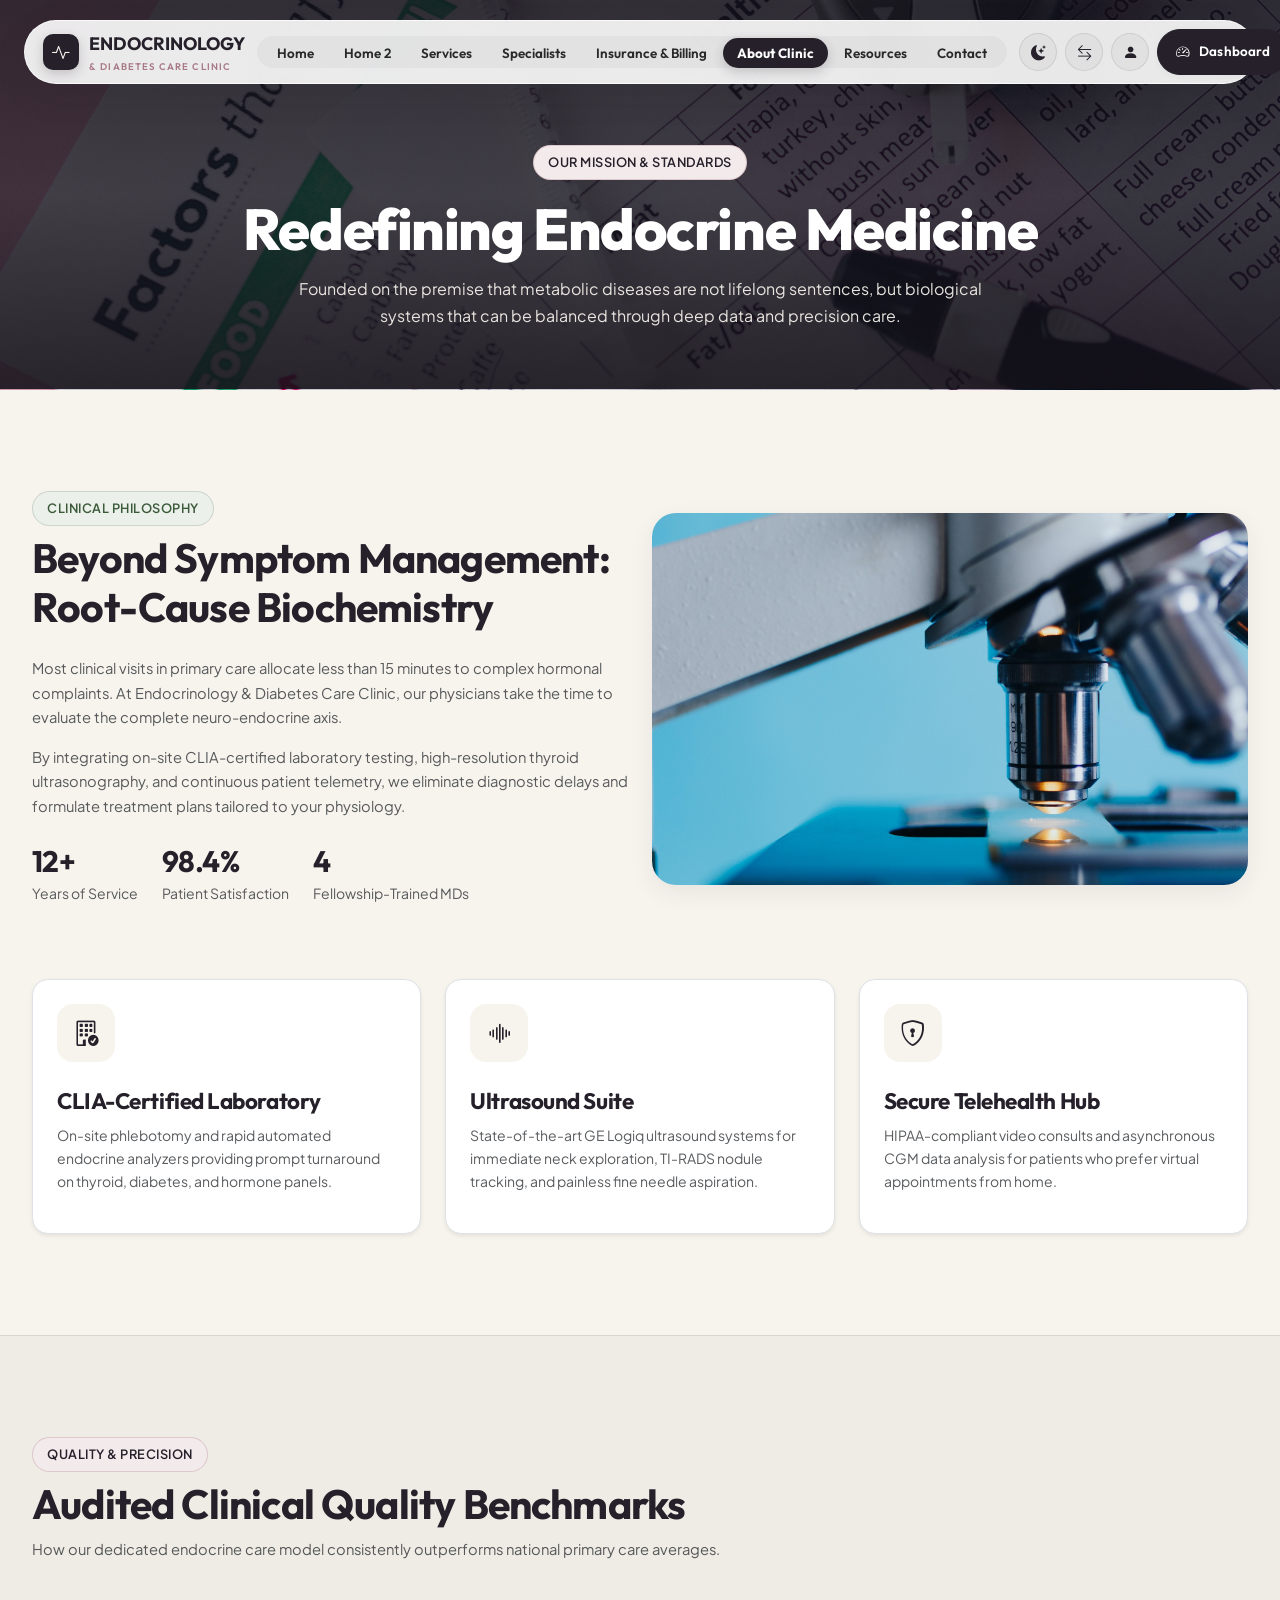
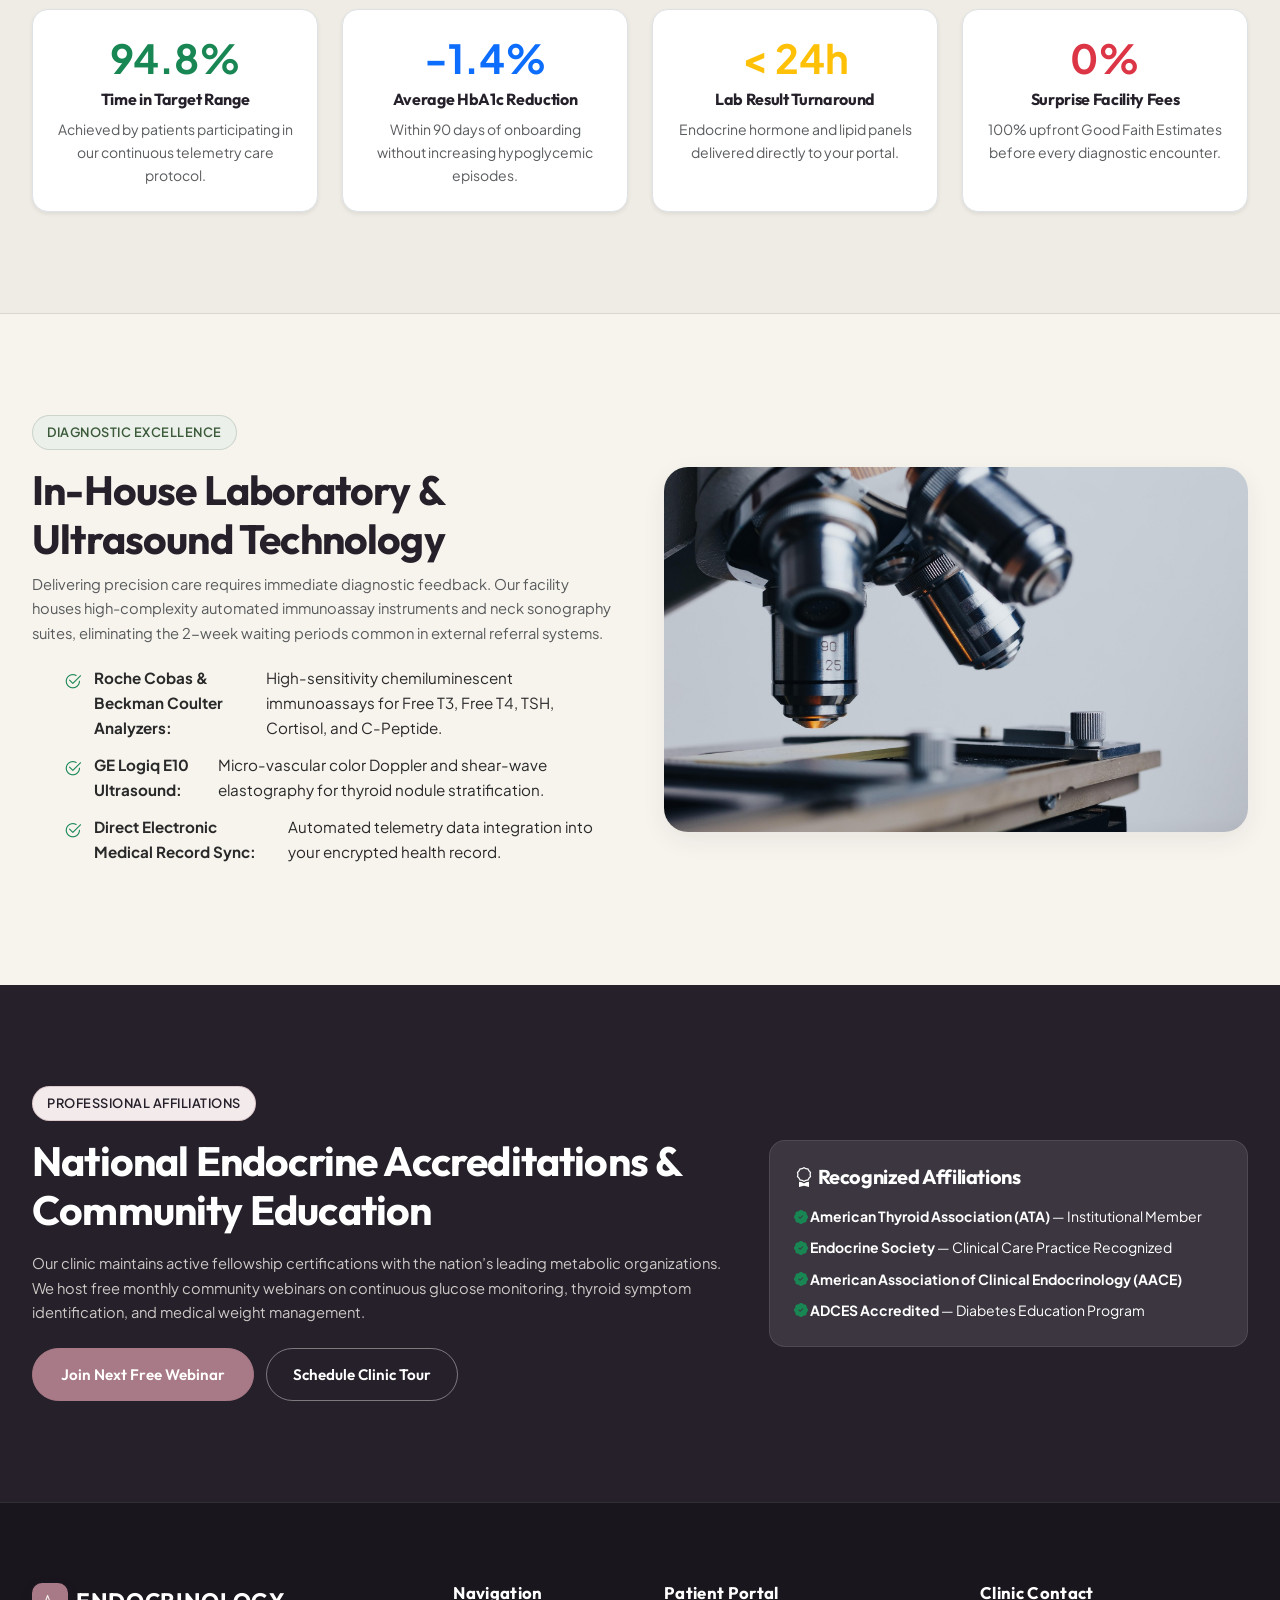
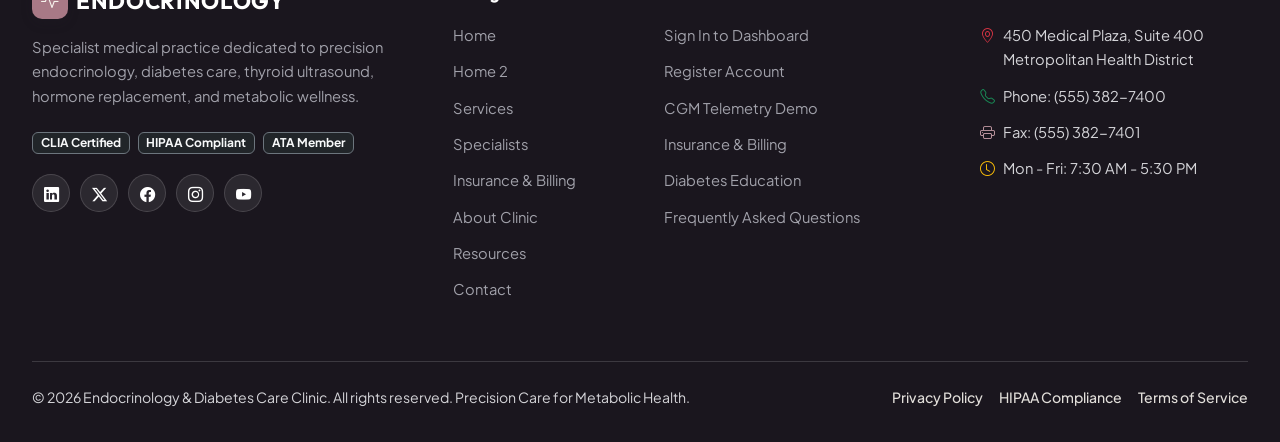
==== commit 764a5bff: "Fix mobile 360 header layout, adjust hero top padding, reduce CTA button spacing, and left-align sec" ====
--- a/about.html
+++ b/about.html
@@ -345,7 +345,7 @@
   <!-- =========================================================================
        SECTION 6: NATIONAL ACCREDITATIONS & COMMUNITY OUTREACH
        ========================================================================= -->
-  <section class="py-5" style="background: var(--color-midnight-plum); color: #FFF;">
+  <section class="py-5" style="background: var(--color-midnight-plum); color: #FFF;" id="clinicalAffiliations">
     <div class="container py-4">
       <div class="row align-items-center g-5">
         <div class="col-lg-7 text-start">
@@ -354,7 +354,7 @@
           <p style="color: rgba(247, 244, 238, 0.8);" class="mb-4">
             Our clinic maintains active fellowship certifications with the nation’s leading metabolic organizations. We host free monthly community webinars on continuous glucose monitoring, thyroid symptom identification, and medical weight management.
           </p>
-          <div class="d-flex gap-3 flex-wrap">
+          <div class="d-flex gap-2 flex-wrap affiliations-cta-group">
             <a href="patient-resources.html" class="btn-mauve">Join Next Free Webinar</a>
             <a href="contact.html" class="btn-outline-plum" style="color:#FFF; border-color:rgba(255,255,255,0.4);">Schedule Clinic Tour</a>
           </div>
--- a/css/main.css
+++ b/css/main.css
@@ -1413,7 +1413,7 @@
   /* Home 2 Centering */
   .hero-section-cgm {
     text-align: center !important;
-    padding-top: 115px;
+    padding-top: 165px !important;
     padding-bottom: 50px;
   }
   .hero-section-cgm .hero-tag {
@@ -3437,6 +3437,160 @@
   width: 100% !important;
 }
 
+/* E. Exception Engine: Reset auto-margins for buttons inside flex groups & left-aligned sections */
+.d-flex > a.btn-primary-plum,
+.d-flex > button.btn-primary-plum,
+.d-flex > a.btn-outline-plum,
+.d-flex > button.btn-outline-plum,
+.d-flex > a.btn-mauve,
+.d-flex > button.btn-mauve,
+.d-flex > .btn-research-outline,
+.hero-cta-group > a,
+.hero-cta-group > button,
+.text-start a.btn-primary-plum,
+.text-start a.btn-outline-plum,
+.text-start a.btn-mauve,
+.text-start button.btn-primary-plum,
+.text-start button.btn-outline-plum,
+.text-start button.btn-mauve,
+.research-split-banner .btn-research-outline {
+  margin-left: 0 !important;
+  margin-right: 0 !important;
+}
+
+/* Reduced CTA Button Spacing in specific sections */
+.hero-cta-group,
+#homePrecision .home-precision-cta-group,
+#patientHardship .compassionate-cta-group,
+#clinicalAffiliations .affiliations-cta-group,
+#communityRoundtables .community-cta-group {
+  gap: 12px !important;
+}
+
+/* Left-alignment overrides requested by user */
+#cgmOutcomes .col-lg-5,
+#cgmOutcomes .badge-clinical,
+#cgmOutcomes h2,
+#cgmOutcomes p,
+#cgmOutcomes .btn-mauve,
+#doctorGuidance .col-lg-6,
+#doctorGuidance .badge-clinical,
+#doctorGuidance h2,
+#doctorGuidance p,
+#doctorGuidance .timeline-feature-list,
+#doctorGuidance .btn-mauve,
+.research-split-banner .research-banner-left,
+.research-split-banner .research-banner-title,
+.research-split-banner .research-banner-text,
+.research-split-banner .btn-research-outline,
+#techniqueGuides .col-lg-6,
+#techniqueGuides .badge-clinical,
+#techniqueGuides h2,
+#techniqueGuides p,
+#communityRoundtables .col-lg-7,
+#communityRoundtables .badge-clinical,
+#communityRoundtables h2,
+#communityRoundtables p,
+#communityRoundtables .btn-mauve,
+#communityRoundtables .btn-outline-plum,
+#detailedServices h2,
+#detailedServices .badge-clinical,
+#detailedServices p,
+#detailedServices .timeline-feature-list,
+#detailedServices .btn-pill-sm,
+#diabetes h2,
+#thyroid h2,
+#hormones h2,
+#metabolic h2,
+#bone h2,
+#diabetes .badge-clinical,
+#thyroid .badge-clinical,
+#hormones .badge-clinical,
+#metabolic .badge-clinical,
+#bone .badge-clinical,
+#diabetes p,
+#thyroid p,
+#hormones p,
+#metabolic p,
+#bone p,
+#diabetes .timeline-feature-list,
+#thyroid .timeline-feature-list,
+#hormones .timeline-feature-list,
+#metabolic .timeline-feature-list,
+#bone .timeline-feature-list,
+#diabetes .btn-pill-sm,
+#thyroid .btn-pill-sm,
+#hormones .btn-pill-sm,
+#metabolic .btn-pill-sm,
+#bone .btn-pill-sm {
+  text-align: left !important;
+  margin-left: 0 !important;
+  margin-right: auto !important;
+  align-self: flex-start !important;
+}
+
+/* RTL support for requested left-aligned sections */
+html[dir="rtl"] #cgmOutcomes .col-lg-5,
+html[dir="rtl"] #cgmOutcomes .badge-clinical,
+html[dir="rtl"] #cgmOutcomes h2,
+html[dir="rtl"] #cgmOutcomes p,
+html[dir="rtl"] #cgmOutcomes .btn-mauve,
+html[dir="rtl"] #doctorGuidance .col-lg-6,
+html[dir="rtl"] #doctorGuidance .badge-clinical,
+html[dir="rtl"] #doctorGuidance h2,
+html[dir="rtl"] #doctorGuidance p,
+html[dir="rtl"] #doctorGuidance .timeline-feature-list,
+html[dir="rtl"] #doctorGuidance .btn-mauve,
+html[dir="rtl"] .research-split-banner .research-banner-left,
+html[dir="rtl"] .research-split-banner .research-banner-title,
+html[dir="rtl"] .research-split-banner .research-banner-text,
+html[dir="rtl"] .research-split-banner .btn-research-outline,
+html[dir="rtl"] #techniqueGuides .col-lg-6,
+html[dir="rtl"] #techniqueGuides .badge-clinical,
+html[dir="rtl"] #techniqueGuides h2,
+html[dir="rtl"] #techniqueGuides p,
+html[dir="rtl"] #communityRoundtables .col-lg-7,
+html[dir="rtl"] #communityRoundtables .badge-clinical,
+html[dir="rtl"] #communityRoundtables h2,
+html[dir="rtl"] #communityRoundtables p,
+html[dir="rtl"] #communityRoundtables .btn-mauve,
+html[dir="rtl"] #communityRoundtables .btn-outline-plum,
+html[dir="rtl"] #detailedServices h2,
+html[dir="rtl"] #detailedServices .badge-clinical,
+html[dir="rtl"] #detailedServices p,
+html[dir="rtl"] #detailedServices .timeline-feature-list,
+html[dir="rtl"] #detailedServices .btn-pill-sm,
+html[dir="rtl"] #diabetes h2,
+html[dir="rtl"] #thyroid h2,
+html[dir="rtl"] #hormones h2,
+html[dir="rtl"] #metabolic h2,
+html[dir="rtl"] #bone h2,
+html[dir="rtl"] #diabetes .badge-clinical,
+html[dir="rtl"] #thyroid .badge-clinical,
+html[dir="rtl"] #hormones .badge-clinical,
+html[dir="rtl"] #metabolic .badge-clinical,
+html[dir="rtl"] #bone .badge-clinical,
+html[dir="rtl"] #diabetes p,
+html[dir="rtl"] #thyroid p,
+html[dir="rtl"] #hormones p,
+html[dir="rtl"] #metabolic p,
+html[dir="rtl"] #bone p,
+html[dir="rtl"] #diabetes .timeline-feature-list,
+html[dir="rtl"] #thyroid .timeline-feature-list,
+html[dir="rtl"] #hormones .timeline-feature-list,
+html[dir="rtl"] #metabolic .timeline-feature-list,
+html[dir="rtl"] #bone .timeline-feature-list,
+html[dir="rtl"] #diabetes .btn-pill-sm,
+html[dir="rtl"] #thyroid .btn-pill-sm,
+html[dir="rtl"] #hormones .btn-pill-sm,
+html[dir="rtl"] #metabolic .btn-pill-sm,
+html[dir="rtl"] #bone .btn-pill-sm {
+  text-align: right !important;
+  margin-left: auto !important;
+  margin-right: 0 !important;
+  align-self: flex-end !important;
+}
+
 /* Auth Pages (Login & Register) Top-Right Corner Controls */
 .auth-top-corner {
   position: fixed !important;
@@ -3852,22 +4006,52 @@
    ========================================================================== */
 @media (max-width: 375px) {
   .site-header {
-    padding: 5px 10px !important;
+    padding: 6px 10px !important;
+    width: calc(100% - 16px) !important;
+    left: 8px !important;
+    right: 8px !important;
+  }
+
+  .site-header .header-inner {
+    width: 100% !important;
+    display: flex !important;
+    align-items: center !important;
+    justify-content: space-between !important;
   }
 
   .site-header .brand-logo {
-    font-size: 0.85rem !important;
+    font-size: 0.82rem !important;
+    gap: 8px !important;
+    max-width: calc(100% - 44px) !important;
+    white-space: nowrap !important;
   }
 
   .site-header .brand-logo-icon {
     width: 28px !important;
     height: 28px !important;
+    min-width: 28px !important;
     font-size: 0.85rem !important;
+    flex-shrink: 0 !important;
+  }
+
+  .site-header .brand-logo .brand-text-sub {
+    display: none !important;
+  }
+
+  .site-header .header-right-group {
+    display: flex !important;
+    align-items: center !important;
+    justify-content: flex-end !important;
+    flex-shrink: 0 !important;
   }
 
   .nav-hamburger-btn {
     width: 32px !important;
     height: 32px !important;
+    min-width: 32px !important;
+    padding: 6px 4px !important;
+    display: flex !important;
+    flex-shrink: 0 !important;
   }
 
   .hero-title {
@@ -3943,33 +4127,45 @@
 }
 
 
-/* Consistent Height and Corner Radius for Header Buttons */
-.site-header .theme-toggle-btn,
-.site-header .rtl-toggle-btn,
-.site-header .btn-nav-icon {
-  width: 38px !important;
-  height: 38px !important;
-  min-width: 38px !important;
-  border-radius: 9999px !important;
-  display: inline-flex !important;
-  align-items: center !important;
-  justify-content: center !important;
-  padding: 0 !important;
-  flex-shrink: 0 !important;
-  line-height: 1 !important;
-}
-
-.site-header .header-dash-btn {
-  height: 38px !important;
-  border-radius: 9999px !important;
-  padding: 0 18px !important;
-  display: inline-flex !important;
-  align-items: center !important;
-  justify-content: center !important;
-  font-size: 0.84rem !important;
-  line-height: 1 !important;
-  white-space: nowrap !important;
-  flex-shrink: 0 !important;
+/* Consistent Height and Corner Radius for Desktop Header Buttons */
+@media (min-width: 1025px) {
+  .site-header .theme-toggle-btn,
+  .site-header .rtl-toggle-btn,
+  .site-header .btn-nav-icon {
+    width: 38px !important;
+    height: 38px !important;
+    min-width: 38px !important;
+    border-radius: 9999px !important;
+    display: inline-flex !important;
+    align-items: center !important;
+    justify-content: center !important;
+    padding: 0 !important;
+    flex-shrink: 0 !important;
+    line-height: 1 !important;
+  }
+
+  .site-header .header-dash-btn {
+    height: 38px !important;
+    border-radius: 9999px !important;
+    padding: 0 18px !important;
+    display: inline-flex !important;
+    align-items: center !important;
+    justify-content: center !important;
+    font-size: 0.84rem !important;
+    line-height: 1 !important;
+    white-space: nowrap !important;
+    flex-shrink: 0 !important;
+  }
+}
+
+/* Strictly hide extra controls on <= 1024px mobile and tablet headers */
+@media (max-width: 1024px) {
+  .site-header .theme-toggle-btn,
+  .site-header .rtl-toggle-btn,
+  .site-header .btn-nav-icon,
+  .site-header .header-dash-btn {
+    display: none !important;
+  }
 }
 
 
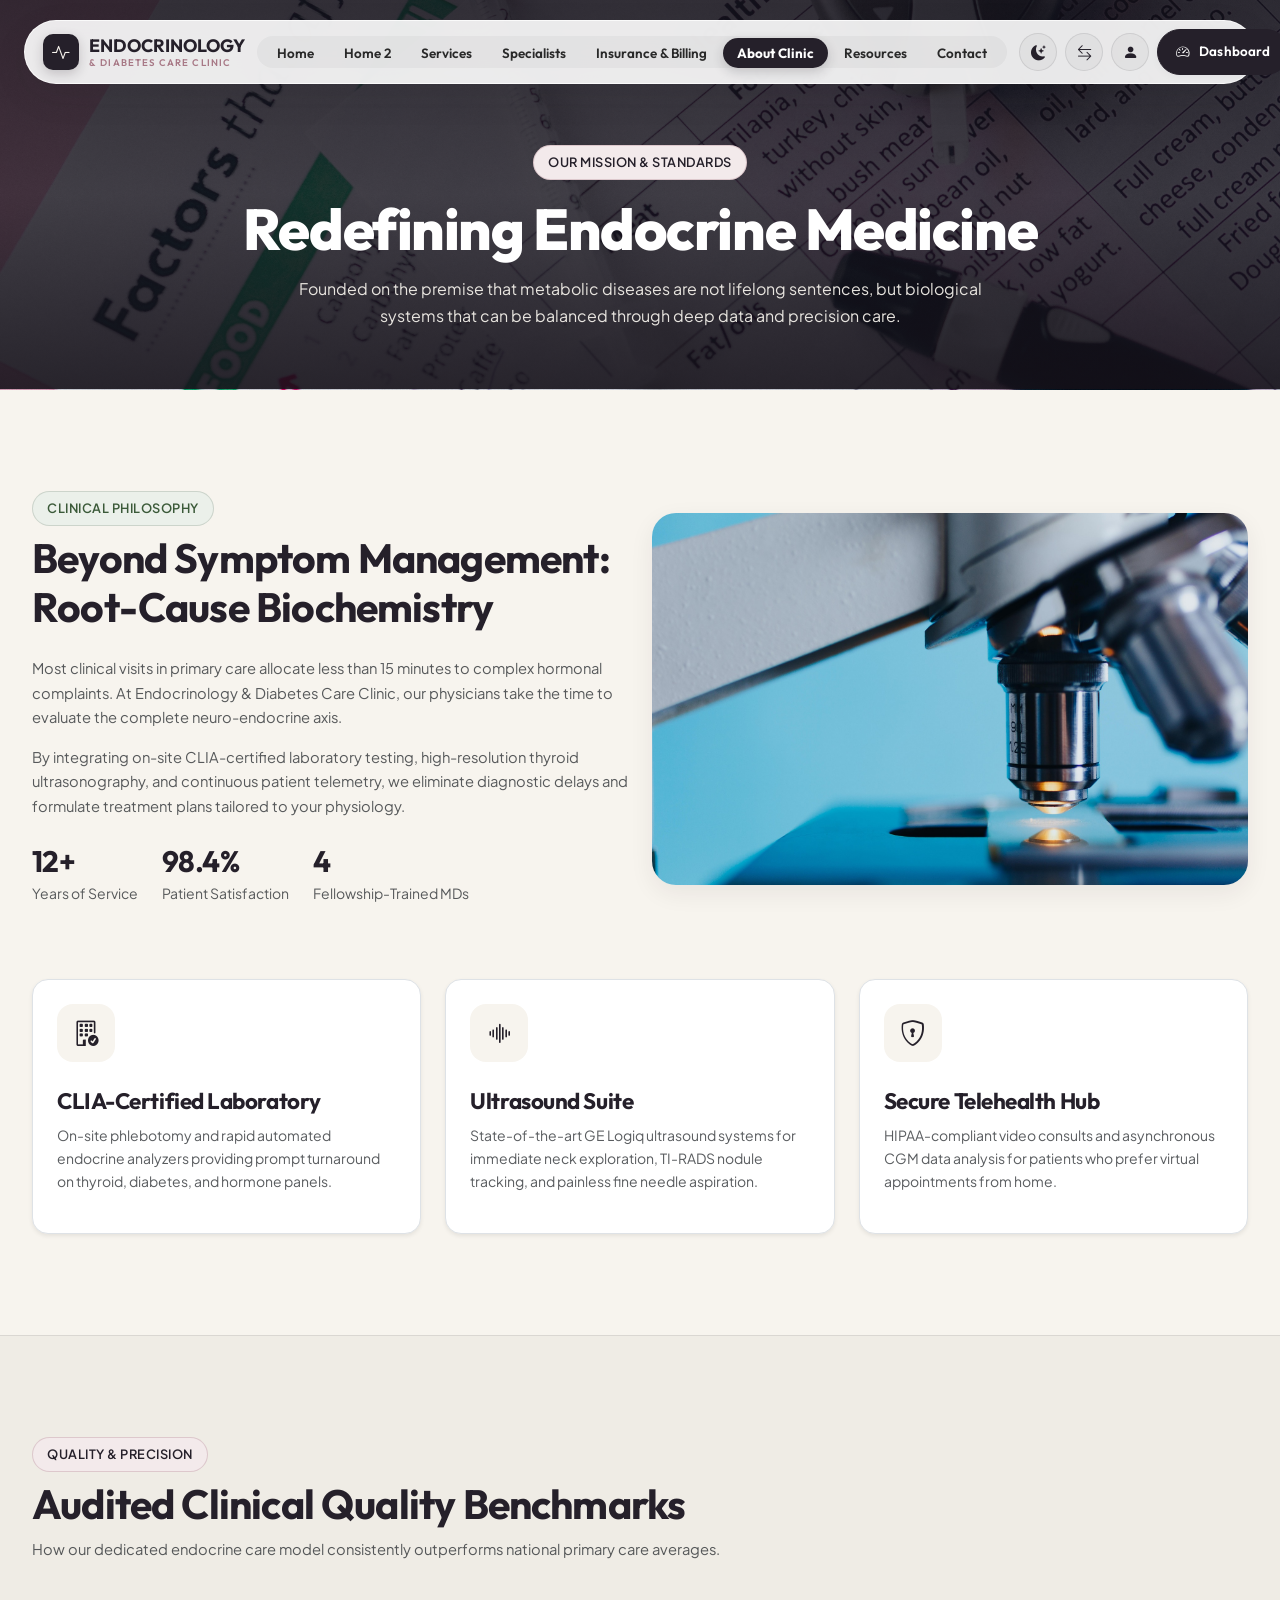
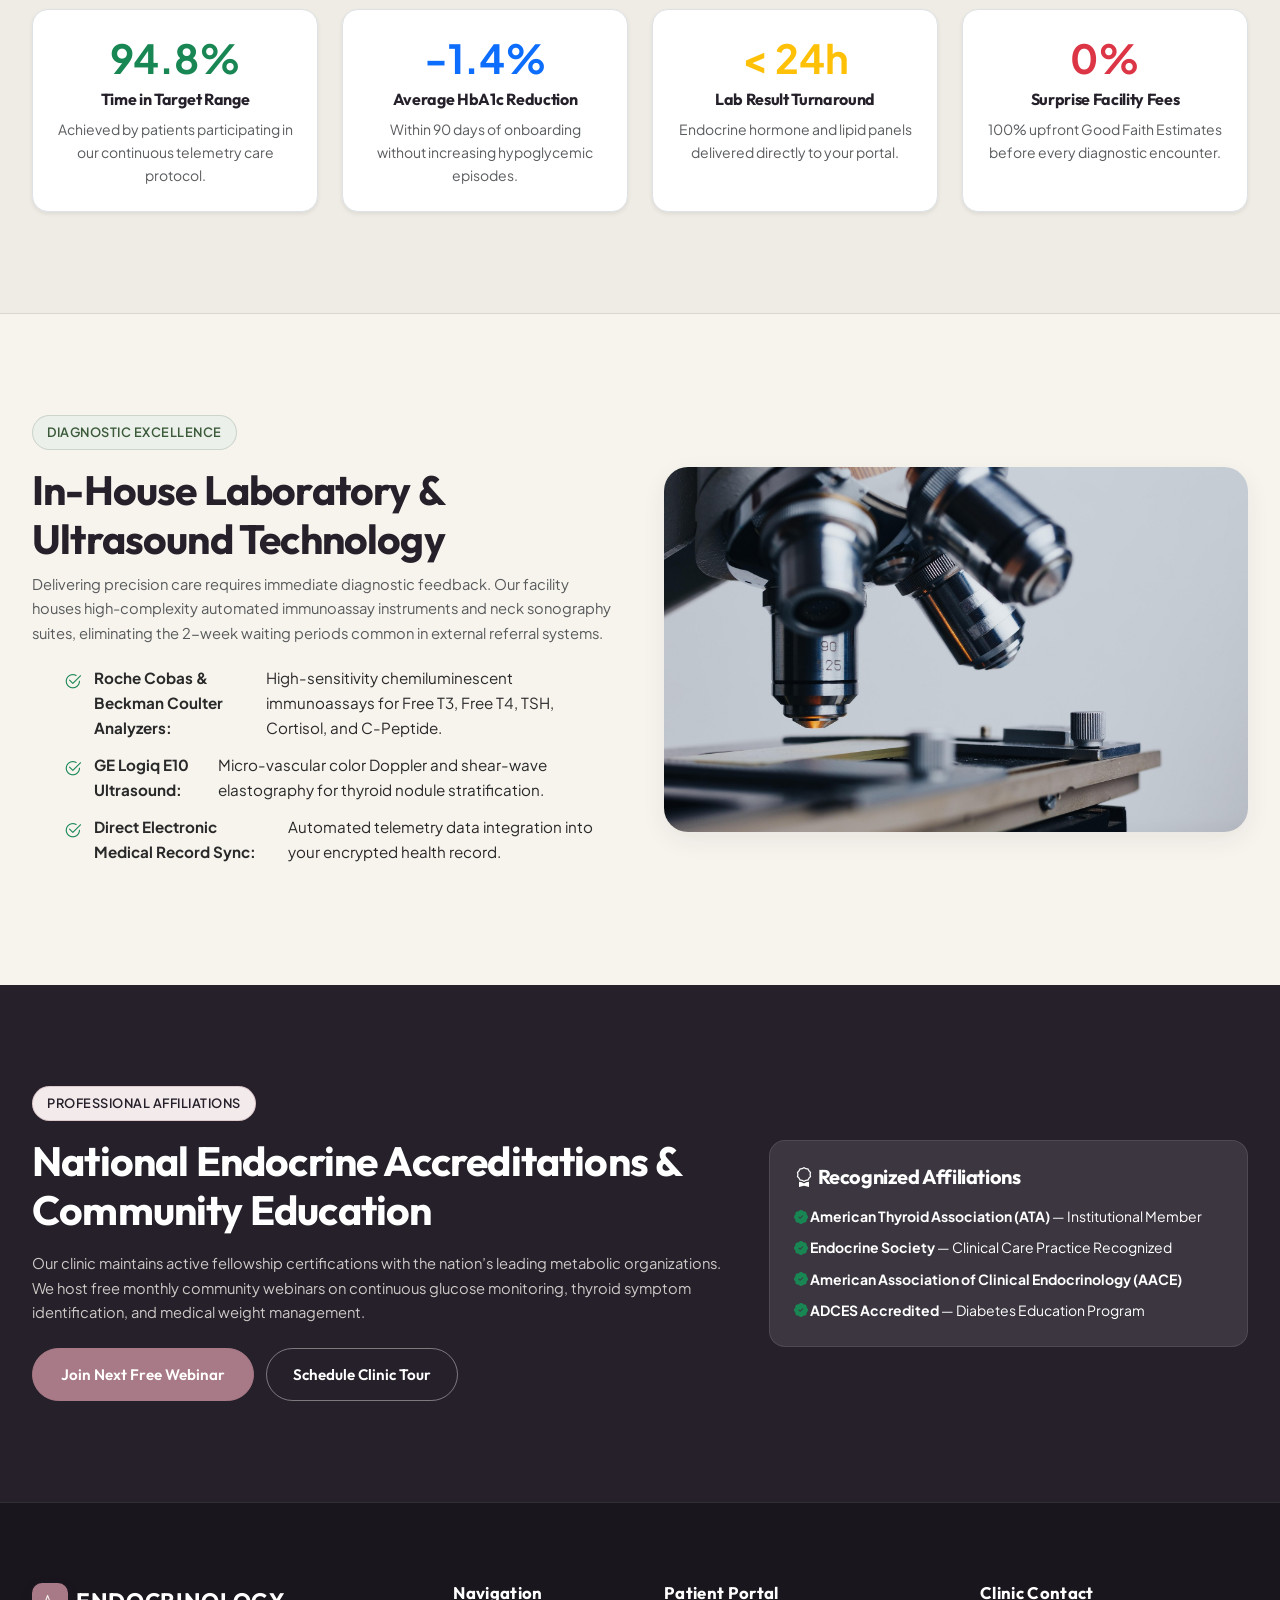
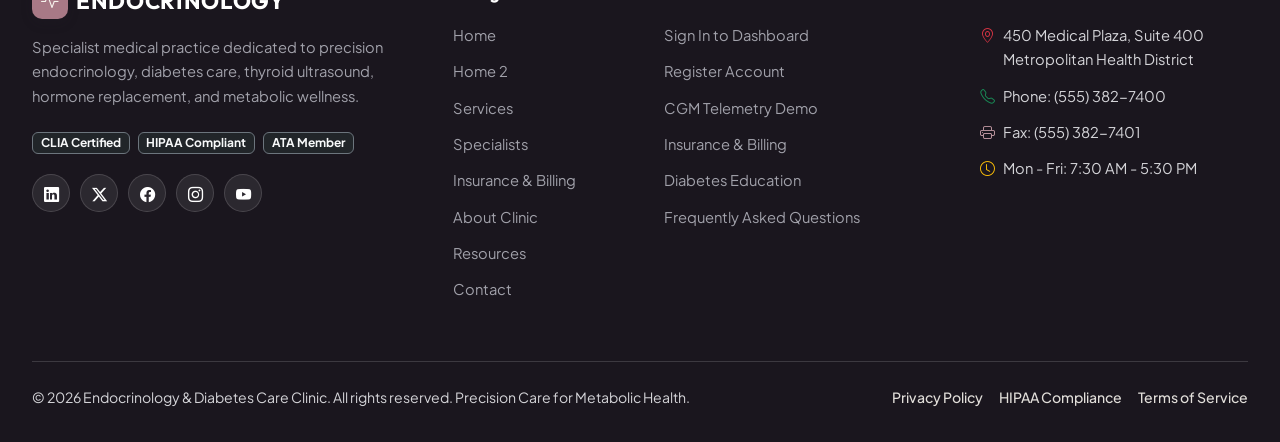
==== commit 1fc5ae73: "fix: retain mobile header brand subtitle and optimize patient dashboard button responsiveness" ====
--- a/about.html
+++ b/about.html
@@ -163,7 +163,7 @@
               </p>
               <div class="d-flex flex-column gap-2 mb-4">
                 <a href="dashboard.html" class="btn-primary-plum w-100 justify-content-center" style="background:#ffffff; color:#25202A;">
-                  <i class="bi bi-speedometer2"></i> Patient Dashboard (Live Telemetry)
+                  <i class="bi bi-speedometer2"></i> Patient Dashboard <span class="d-none d-sm-inline">(Live Telemetry)</span>
                 </a>
                 <div class="d-flex gap-2">
                   <a href="login.html" class="btn-mauve w-50 justify-content-center">
--- a/css/main.css
+++ b/css/main.css
@@ -330,6 +330,13 @@
   font-weight: 600;
 }
 
+.brand-logo > div:not(.brand-logo-icon) {
+  display: flex;
+  flex-direction: column;
+  justify-content: center;
+  line-height: 1.15;
+}
+
 /* Magnetic Menu Track */
 .desktop-nav {
   display: none;
@@ -592,6 +599,10 @@
 [data-theme="dark"] .brand-logo-icon {
   background: #FFFFFF !important;
   color: #000000 !important;
+}
+
+[data-theme="dark"] .brand-logo .brand-text-sub {
+  color: var(--color-muted-mauve-light) !important;
 }
 
 [data-theme="dark"] .desktop-nav {
@@ -1152,6 +1163,18 @@
   border-radius: 24px;
   padding: 36px;
   color: #ffffff;
+}
+
+.fullscreen-hub-card .btn-primary-plum,
+.fullscreen-hub-card .btn-mauve,
+.fullscreen-hub-card .btn-outline-plum {
+  white-space: normal !important;
+  text-align: center !important;
+  padding: 12px 18px !important;
+  font-size: 0.92rem !important;
+  line-height: 1.3 !important;
+  box-sizing: border-box !important;
+  word-break: normal !important;
 }
 
 @media (max-width: 991px) {
@@ -3889,8 +3912,30 @@
     border-radius: 24px !important;
   }
 
+  .site-header .brand-logo {
+    font-size: 0.88rem !important;
+    gap: 9px !important;
+    line-height: 1.15 !important;
+  }
+
+  .site-header .brand-logo-icon {
+    width: 32px !important;
+    height: 32px !important;
+    min-width: 32px !important;
+    border-radius: 9px !important;
+    font-size: 0.95rem !important;
+    flex-shrink: 0 !important;
+  }
+
   .site-header .brand-logo .brand-text-sub {
-    display: none !important;
+    display: block !important;
+    font-size: 0.52rem !important;
+    text-transform: uppercase !important;
+    letter-spacing: 0.08em !important;
+    color: var(--color-muted-mauve) !important;
+    font-weight: 600 !important;
+    line-height: 1.2 !important;
+    margin-top: 1px !important;
   }
 
   .nav-hamburger-btn {
@@ -3954,6 +3999,14 @@
   .fullscreen-hub-card {
     padding: 20px !important;
     border-radius: 18px !important;
+  }
+
+  .fullscreen-hub-card .btn-primary-plum,
+  .fullscreen-hub-card .btn-mauve,
+  .fullscreen-hub-card .btn-outline-plum {
+    padding: 10px 14px !important;
+    font-size: 0.88rem !important;
+    gap: 6px !important;
   }
 
   /* Modal Dialog Full Width Fit */
@@ -4006,10 +4059,54 @@
    ========================================================================== */
 @media (max-width: 375px) {
   .site-header {
+    top: 8px !important;
+    left: 50% !important;
+    right: auto !important;
+    transform: translateX(-50%) !important;
+    width: calc(100% - 16px) !important;
+    max-width: calc(100% - 16px) !important;
     padding: 6px 10px !important;
-    width: calc(100% - 16px) !important;
-    left: 8px !important;
-    right: 8px !important;
+    box-sizing: border-box !important;
+  }
+
+  .site-header.scrolled {
+    top: 8px !important;
+    left: 50% !important;
+    right: auto !important;
+    transform: translateX(-50%) !important;
+  }
+
+  .fullscreen-nav-header {
+    padding: 14px 12px !important;
+  }
+
+  .fullscreen-nav-header .brand-logo {
+    font-size: 0.85rem !important;
+    gap: 6px !important;
+  }
+
+  .fullscreen-nav-header .brand-logo-icon {
+    width: 28px !important;
+    height: 28px !important;
+    min-width: 28px !important;
+    font-size: 0.85rem !important;
+  }
+
+  .fullscreen-nav-header .brand-logo .brand-text-sub {
+    display: block !important;
+    font-size: 0.48rem !important;
+    letter-spacing: 0.06em !important;
+  }
+
+  .fullscreen-close-btn {
+    width: 36px !important;
+    height: 36px !important;
+    font-size: 1.1rem !important;
+  }
+
+  .fullscreen-nav-header .btn-nav-icon {
+    width: 32px !important;
+    height: 32px !important;
   }
 
   .site-header .header-inner {
@@ -4020,22 +4117,30 @@
   }
 
   .site-header .brand-logo {
-    font-size: 0.82rem !important;
+    font-size: 0.80rem !important;
     gap: 8px !important;
+    line-height: 1.15 !important;
     max-width: calc(100% - 44px) !important;
-    white-space: nowrap !important;
   }
 
   .site-header .brand-logo-icon {
-    width: 28px !important;
-    height: 28px !important;
-    min-width: 28px !important;
-    font-size: 0.85rem !important;
+    width: 30px !important;
+    height: 30px !important;
+    min-width: 30px !important;
+    border-radius: 8px !important;
+    font-size: 0.88rem !important;
     flex-shrink: 0 !important;
   }
 
   .site-header .brand-logo .brand-text-sub {
-    display: none !important;
+    display: block !important;
+    font-size: 0.46rem !important;
+    text-transform: uppercase !important;
+    letter-spacing: 0.06em !important;
+    color: var(--color-muted-mauve) !important;
+    font-weight: 600 !important;
+    line-height: 1.2 !important;
+    margin-top: 1px !important;
   }
 
   .site-header .header-right-group {
